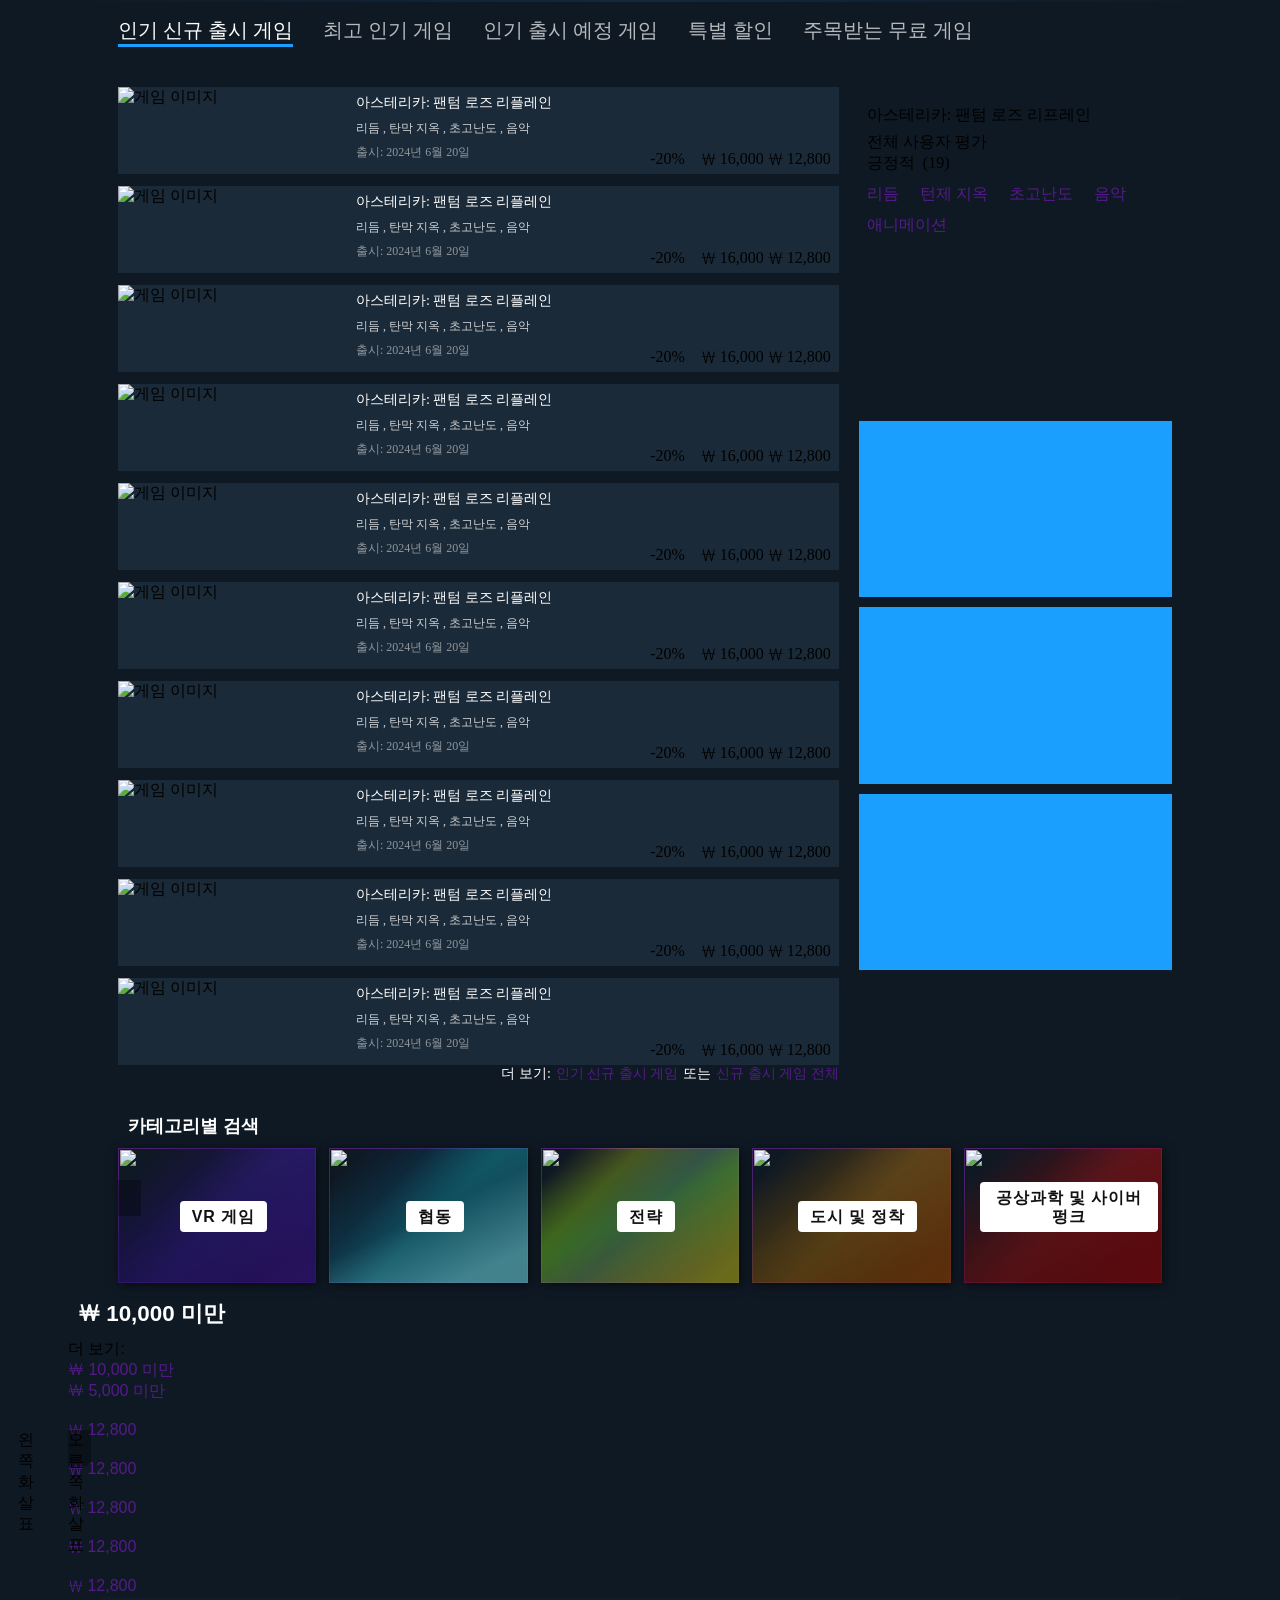
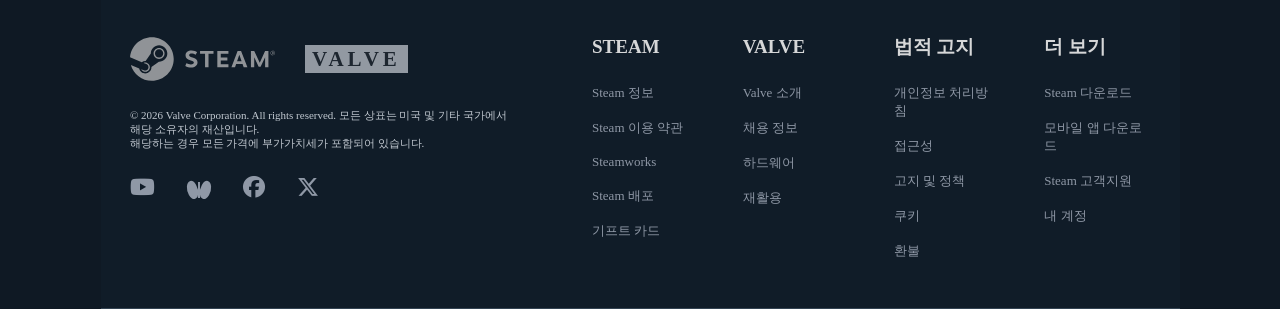
==== index.html @ b894fc66 "카테고리별 검색에서 막힘" ====
<!DOCTYPE html>
<html lang="ko">
<head>
    <meta charset="UTF-8">
    <meta name="viewport" content="width=device-width, initial-scale=1.0">
    <title>Steam에 오신 것을 환영합니다</title>
    <link rel="stylesheet" href="css\style.css">
    <link rel="stylesheet"
      href="https://cdnjs.cloudflare.com/ajax/libs/font-awesome/6.5.2/css/all.min.css">
</head>
<body>
    <!-- bottom -->
    <div class="bottom-layout">
        <div class="home-tab-bg">
            <div class="home-pagecontent">
                <div class="home-tab">
                    <div class="tab-content active">
                        인기 신규 출시 게임
                    </div>
                    <div class="tab-content">
                        최고 인기 게임
                    </div>
                    <div class="tab-content">
                        인기 출시 예정 게임
                    </div>
                    <div class="tab-content">
                        특별 할인
                    </div>
                    <div class="tab-content">
                        주목받는 무료 게임
                    </div>
                </div>
                <div class="hometab-columns">
                    <div class="home-tabs-section">
                        <div class="home-tap-content">
                            <a class="tab-item">
                                <div class="tab-item-img">
                                    <img src="https://placehold.co/231x87" alt="게임 이미지">
                                </div>
                                <div class="tab-item-layout">
                                    <div class="tab-item-content">
                                        <div class="tab-item-title">
                                            아스테리카: 팬텀 로즈 리플레인
                                        </div>
                                        <div class="item-tags">
                                            <span class="tag">리듬</span>
                                            <span class="tag">, 탄막 지옥</span>
                                            <span class="tag">, 초고난도</span>
                                            <span class="tag">, 음악</span>
                                        </div>
                                        <div class="tab-item-release-date">
                                            출시: 2024년 6월 20일
                                        </div>
                                    </div>
                                    <div class="tab-item-price">
                                        <div class="tab-item-purchase">
                                            <div class="tab-item-price-layout">
                                                <div class="discount-pct">-20%</div>
                                                <div class="discount-prices">
                                                    <div class="original-price">
                                                        ₩ 16,000
                                                    </div>
                                                    <div class="final-price">
                                                        ₩ 12,800
                                                    </div>
                                                </div>
                                            </div>    
                                        </div>
                                    </div>
                                </div>
                            </a>
                            <a class="tab-item">
                                <div class="tab-item-img">
                                    <img src="https://placehold.co/231x87" alt="게임 이미지">
                                </div>
                                <div class="tab-item-layout">
                                    <div class="tab-item-content">
                                        <div class="tab-item-title">
                                            아스테리카: 팬텀 로즈 리플레인
                                        </div>
                                        <div class="item-tags">
                                            <span class="tag">리듬</span>
                                            <span class="tag">, 탄막 지옥</span>
                                            <span class="tag">, 초고난도</span>
                                            <span class="tag">, 음악</span>
                                        </div>
                                        <div class="tab-item-release-date">
                                            출시: 2024년 6월 20일
                                        </div>
                                    </div>
                                    <div class="tab-item-price">
                                        <div class="tab-item-purchase">
                                            <div class="tab-item-price-layout">
                                                <div class="discount-pct">-20%</div>
                                                <div class="discount-prices">
                                                    <div class="original-price">
                                                        ₩ 16,000
                                                    </div>
                                                    <div class="final-price">
                                                        ₩ 12,800
                                                    </div>
                                                </div>
                                            </div>    
                                        </div>
                                    </div>
                                </div>
                               
                            </a>
                            <a class="tab-item">
                                <div class="tab-item-img">
                                    <img src="https://placehold.co/231x87" alt="게임 이미지">
                                </div>
                                <div class="tab-item-layout">
                                    <div class="tab-item-content">
                                        <div class="tab-item-title">
                                            아스테리카: 팬텀 로즈 리플레인
                                        </div>
                                        <div class="item-tags">
                                            <span class="tag">리듬</span>
                                            <span class="tag">, 탄막 지옥</span>
                                            <span class="tag">, 초고난도</span>
                                            <span class="tag">, 음악</span>
                                        </div>
                                        <div class="tab-item-release-date">
                                            출시: 2024년 6월 20일
                                        </div>
                                    </div>
                                    <div class="tab-item-price">
                                        <div class="tab-item-purchase">
                                            <div class="tab-item-price-layout">
                                                <div class="discount-pct">-20%</div>
                                                <div class="discount-prices">
                                                    <div class="original-price">
                                                        ₩ 16,000
                                                    </div>
                                                    <div class="final-price">
                                                        ₩ 12,800
                                                    </div>
                                                </div>
                                            </div>    
                                        </div>
                                    </div>
                                </div>
                               
                            </a>
                            <a class="tab-item">
                                <div class="tab-item-img">
                                    <img src="https://placehold.co/231x87" alt="게임 이미지">
                                </div>
                                <div class="tab-item-layout">
                                    <div class="tab-item-content">
                                        <div class="tab-item-title">
                                            아스테리카: 팬텀 로즈 리플레인
                                        </div>
                                        <div class="item-tags">
                                            <span class="tag">리듬</span>
                                            <span class="tag">, 탄막 지옥</span>
                                            <span class="tag">, 초고난도</span>
                                            <span class="tag">, 음악</span>
                                        </div>
                                        <div class="tab-item-release-date">
                                            출시: 2024년 6월 20일
                                        </div>
                                    </div>
                                    <div class="tab-item-price">
                                        <div class="tab-item-purchase">
                                            <div class="tab-item-price-layout">
                                                <div class="discount-pct">-20%</div>
                                                <div class="discount-prices">
                                                    <div class="original-price">
                                                        ₩ 16,000
                                                    </div>
                                                    <div class="final-price">
                                                        ₩ 12,800
                                                    </div>
                                                </div>
                                            </div>    
                                        </div>
                                    </div>
                                </div>
                               
                            </a>
                            <a class="tab-item">
                                <div class="tab-item-img">
                                    <img src="https://placehold.co/231x87" alt="게임 이미지">
                                </div>
                                <div class="tab-item-layout">
                                    <div class="tab-item-content">
                                        <div class="tab-item-title">
                                            아스테리카: 팬텀 로즈 리플레인
                                        </div>
                                        <div class="item-tags">
                                            <span class="tag">리듬</span>
                                            <span class="tag">, 탄막 지옥</span>
                                            <span class="tag">, 초고난도</span>
                                            <span class="tag">, 음악</span>
                                        </div>
                                        <div class="tab-item-release-date">
                                            출시: 2024년 6월 20일
                                        </div>
                                    </div>
                                    <div class="tab-item-price">
                                        <div class="tab-item-purchase">
                                            <div class="tab-item-price-layout">
                                                <div class="discount-pct">-20%</div>
                                                <div class="discount-prices">
                                                    <div class="original-price">
                                                        ₩ 16,000
                                                    </div>
                                                    <div class="final-price">
                                                        ₩ 12,800
                                                    </div>
                                                </div>
                                            </div>    
                                        </div>
                                    </div>
                                </div>
                               
                            </a>
                            <a class="tab-item">
                                <div class="tab-item-img">
                                    <img src="https://placehold.co/231x87" alt="게임 이미지">
                                </div>
                                <div class="tab-item-layout">
                                    <div class="tab-item-content">
                                        <div class="tab-item-title">
                                            아스테리카: 팬텀 로즈 리플레인
                                        </div>
                                        <div class="item-tags">
                                            <span class="tag">리듬</span>
                                            <span class="tag">, 탄막 지옥</span>
                                            <span class="tag">, 초고난도</span>
                                            <span class="tag">, 음악</span>
                                        </div>
                                        <div class="tab-item-release-date">
                                            출시: 2024년 6월 20일
                                        </div>
                                    </div>
                                    <div class="tab-item-price">
                                        <div class="tab-item-purchase">
                                            <div class="tab-item-price-layout">
                                                <div class="discount-pct">-20%</div>
                                                <div class="discount-prices">
                                                    <div class="original-price">
                                                        ₩ 16,000
                                                    </div>
                                                    <div class="final-price">
                                                        ₩ 12,800
                                                    </div>
                                                </div>
                                            </div>    
                                        </div>
                                    </div>
                                </div>
                               
                            </a>
                            <a class="tab-item">
                                <div class="tab-item-img">
                                    <img src="https://placehold.co/231x87" alt="게임 이미지">
                                </div>
                                <div class="tab-item-layout">
                                    <div class="tab-item-content">
                                        <div class="tab-item-title">
                                            아스테리카: 팬텀 로즈 리플레인
                                        </div>
                                        <div class="item-tags">
                                            <span class="tag">리듬</span>
                                            <span class="tag">, 탄막 지옥</span>
                                            <span class="tag">, 초고난도</span>
                                            <span class="tag">, 음악</span>
                                        </div>
                                        <div class="tab-item-release-date">
                                            출시: 2024년 6월 20일
                                        </div>
                                    </div>
                                    <div class="tab-item-price">
                                        <div class="tab-item-purchase">
                                            <div class="tab-item-price-layout">
                                                <div class="discount-pct">-20%</div>
                                                <div class="discount-prices">
                                                    <div class="original-price">
                                                        ₩ 16,000
                                                    </div>
                                                    <div class="final-price">
                                                        ₩ 12,800
                                                    </div>
                                                </div>
                                            </div>    
                                        </div>
                                    </div>
                                </div>
                               
                            </a>
                            <a class="tab-item">
                                <div class="tab-item-img">
                                    <img src="https://placehold.co/231x87" alt="게임 이미지">
                                </div>
                                <div class="tab-item-layout">
                                    <div class="tab-item-content">
                                        <div class="tab-item-title">
                                            아스테리카: 팬텀 로즈 리플레인
                                        </div>
                                        <div class="item-tags">
                                            <span class="tag">리듬</span>
                                            <span class="tag">, 탄막 지옥</span>
                                            <span class="tag">, 초고난도</span>
                                            <span class="tag">, 음악</span>
                                        </div>
                                        <div class="tab-item-release-date">
                                            출시: 2024년 6월 20일
                                        </div>
                                    </div>
                                    <div class="tab-item-price">
                                        <div class="tab-item-purchase">
                                            <div class="tab-item-price-layout">
                                                <div class="discount-pct">-20%</div>
                                                <div class="discount-prices">
                                                    <div class="original-price">
                                                        ₩ 16,000
                                                    </div>
                                                    <div class="final-price">
                                                        ₩ 12,800
                                                    </div>
                                                </div>
                                            </div>    
                                        </div>
                                    </div>
                                </div>
                               
                            </a>
                            <a class="tab-item">
                                <div class="tab-item-img">
                                    <img src="https://placehold.co/231x87" alt="게임 이미지">
                                </div>
                                <div class="tab-item-layout">
                                    <div class="tab-item-content">
                                        <div class="tab-item-title">
                                            아스테리카: 팬텀 로즈 리플레인
                                        </div>
                                        <div class="item-tags">
                                            <span class="tag">리듬</span>
                                            <span class="tag">, 탄막 지옥</span>
                                            <span class="tag">, 초고난도</span>
                                            <span class="tag">, 음악</span>
                                        </div>
                                        <div class="tab-item-release-date">
                                            출시: 2024년 6월 20일
                                        </div>
                                    </div>
                                    <div class="tab-item-price">
                                        <div class="tab-item-purchase">
                                            <div class="tab-item-price-layout">
                                                <div class="discount-pct">-20%</div>
                                                <div class="discount-prices">
                                                    <div class="original-price">
                                                        ₩ 16,000
                                                    </div>
                                                    <div class="final-price">
                                                        ₩ 12,800
                                                    </div>
                                                </div>
                                            </div>    
                                        </div>
                                    </div>
                                </div>
                               
                            </a>
                            <a class="tab-item">
                                <div class="tab-item-img">
                                    <img src="https://placehold.co/231x87" alt="게임 이미지">
                                </div>
                                <div class="tab-item-layout">
                                    <div class="tab-item-content">
                                        <div class="tab-item-title">
                                            아스테리카: 팬텀 로즈 리플레인
                                        </div>
                                        <div class="item-tags">
                                            <span class="tag">리듬</span>
                                            <span class="tag">, 탄막 지옥</span>
                                            <span class="tag">, 초고난도</span>
                                            <span class="tag">, 음악</span>
                                        </div>
                                        <div class="tab-item-release-date">
                                            출시: 2024년 6월 20일
                                        </div>
                                    </div>
                                    <div class="tab-item-price">
                                        <div class="tab-item-purchase">
                                            <div class="tab-item-price-layout">
                                                <div class="discount-pct">-20%</div>
                                                <div class="discount-prices">
                                                    <div class="original-price">
                                                        ₩ 16,000
                                                    </div>
                                                    <div class="final-price">
                                                        ₩ 12,800
                                                    </div>
                                                </div>
                                            </div>    
                                        </div>
                                    </div>
                                </div>
                            </a>
                        </div>
                        <div class="see-more-link">
                            <div>더 보기:</div>
                            <div>
                                <a href="" class="see-more-btn">
                                    <span>인기 신규 출시 게임</span>
                                </a>
                            </div>
                            <div>또는</div>
                            <div>
                                <a href="" class="see-more-btn">
                                    <span>신규 출시 게임 전체</span>
                                </a>
                            </div>
                        </div>
                    </div>
                    <div class="home-rightcol">
                        <div class="tab-preview-container">
                            <div class="tab-preview">
                                <div class="tab-preview-details">
                                    <span class="tab-preview-title">아스테리카: 팬텀 로즈 리프레인</span>
                                    <div class="tab-review-summary">
                                    <div class="review-title">전체 사용자 평가</div>
                                    <span class="game-review-summary">긍정적</span>
                                    <span>&nbsp;(19)</span>
                                </div>
                            </div>
                            <div class="tags">
                                <a href="">리듬</a>
                                <a href="">턴제 지옥</a>
                                <a href="">초고난도</a>
                                <a href="">음악</a>
                                <a href="">애니메이션</a>
                            </div>
                            <video class="tab-preview-video">
                                <source src="https://video.akamai.steamstatic.com/store_trailers/3690850/1277955261/5876961636494a854d88f44fe3e86003898db29d/1788390242/microtrailer.webm?t=1788392088" type="video/webm">
                            </video>
                            <div class="tab-screenshots">
                                <div class="screenshot" background-image="https://placehold.co/600x338"></div>
                                <div class="screenshot" background-image="https://placehold.co/600x338"></div>
                                <div class="screenshot" background-image="https://placehold.co/600x338"></div>
                            </div>
                        </div>
                    </div>
                </div>
            </div>
        </div>
        <div class="content-hub-carousel-ctn-gird">
            <div class="content-hub-carousel-ctn">
                <div class="title-grid">
                    <div class="home-section-title">카테고리별 검색</div>
                </div>
                <div class="carousel_ctn">
                    <div class="store_carousel_ctn">
                        <a class="store_carousel_item" href="">
                            <img src="https://placehold.co/480x466" alt="">
                            <div class="gradient"></div>
                            <div class="label_ctn">
                                <span class="label">VR 게임</span>
                            </div>
                        </a>
                        <a class="store_carousel_item" href="">
                            <img src="https://placehold.co/480x466" alt="">
                            <div class="gradient"></div>
                            <div class="label_ctn">
                                <span class="label">협동</span>
                            </div>
                        </a>
                        <a class="store_carousel_item" href="">
                            <img src="https://placehold.co/480x466" alt="">
                            <div class="gradient"></div>
                            <div class="label_ctn">
                                <span class="label">전략</span>
                            </div>
                        </a>
                        <a class="store_carousel_item" href="">
                            <img src="https://placehold.co/480x466" alt="">
                            <div class="gradient"></div>
                            <div class="label_ctn">
                                <span class="label">도시 및 정착</span>
                            </div>
                        </a>
                        <a class="store_carousel_item" href="">
                            <img src="https://placehold.co/480x466" alt="">
                            <div class="gradient"></div>
                            <div class="label_ctn">
                                <span class="label">공상과학 및 사이버펑크</span>
                            </div>
                        </a>
                    </div>
                </div>
                <div class="carousel_thumbs">
                    <div class="foucus"></div>
                    <div></div>
                    <div></div>
                    <div></div>
                </div>
            </div>
            <div class="arrow left">
                <div></div>
            </div>
            <div class="arrow right">
                <div></div>
            </div>
        </div>

        <div class="content-hub-carousel-ctn">
            <div class="title-grid">
                <div class="home-section-title">￦ 10,000 미만</div>
                <div class="see_more_link">
                    <span class="see_more_text">더 보기:</span>
                    <a href="" class="see-more-btn">
                        <span>￦ 10,000 미만</span>
                    </a>
                    <a href="" class="see-more-btn">
                        <span>￦ 5,000 미만</span>
                    </a>
                </div>
            </div>
            <div class="carousel_ctn">
                <div class="carousel_items">
                    <a href="">
                        <div class="capsule-img-ctn">
                            <img src="https://placehold.co/616x353" alt="">
                        </div>
                        <div class="discount_ctn">
                            <div class="discount_prices">
                                <div class="final-price">
                                    ₩ 12,800
                                </div>
                            </div>
                        </div>
                    </a>
                    <a href="">
                        <div class="capsule-img-ctn">
                            <img src="https://placehold.co/616x353" alt="">
                        </div>
                        <div class="discount_ctn">
                            <div class="discount_prices">
                                <div class="final-price">
                                    ₩ 12,800
                                </div>
                            </div>
                        </div>
                    </a>
                    <a href="">
                        <div class="capsule-img-ctn">
                            <img src="https://placehold.co/616x353" alt="">
                        </div>
                        <div class="discount_ctn">
                            <div class="discount_prices">
                                <div class="final-price">
                                    ₩ 12,800
                                </div>
                            </div>
                        </div>
                    </a>
                    <a href="">
                        <div class="capsule-img-ctn">
                            <img src="https://placehold.co/616x353" alt="">
                        </div>
                        <div class="discount_ctn">
                            <div class="discount_prices">
                                <div class="final-price">
                                    ₩ 12,800
                                </div>
                            </div>
                        </div>
                    </a>
                    <a href="">
                        <div class="capsule-img-ctn">
                            <img src="https://placehold.co/616x353" alt="">
                        </div>
                        <div class="discount_ctn">
                            <div class="discount_prices">
                                <div class="final-price">
                                    ₩ 12,800
                                </div>
                            </div>
                        </div>
                    </a>
                </div>
                <div class="carousel_thumbs">
                    <div class="foucus"></div>
                    <div></div>
                    <div></div>
                    <div></div>
                </div>
            </div>
            <div class="arrow left">왼쪽화살표</div>
            <div class="arrow right">오른쪽화살표</div>
        </div>
    </div>
    <footer class="about-footer">
      <div class="about-footer-inner">
        <div class="footer-brand">
          <div class="footer-brand-logos">
            <img src="images/support/logo_steam.svg" alt="Steam" />
            <strong>VALVE</strong>
          </div>
          <p>
            © 2026 Valve Corporation. All rights reserved. 모든 상표는 미국 및 기타 국가에서 해당 소유자의 재산입니다.<br />
            해당하는 경우 모든 가격에 부가가치세가 포함되어 있습니다.
          </p>
          <div class="footer-socials">
            <a href="#" aria-label="YouTube"><i class="fa-brands fa-youtube"></i></a>
            <a href="#" aria-label="Bluesky"><span class="footer-butterfly-icon" aria-hidden="true"></span></a>
            <a href="#" aria-label="Facebook"><i class="fa-brands fa-facebook"></i></a>
            <a href="#" aria-label="X"><i class="fa-brands fa-x-twitter"></i></a>
          </div>
        </div>

        <nav class="footer-links" aria-label="푸터 메뉴">
          <div>
            <h2>STEAM</h2>
            <a href="#">Steam 정보</a>
            <a href="#">Steam 이용 약관</a>
            <a href="#">Steamworks</a>
            <a href="#">Steam 배포</a>
            <a href="#">기프트 카드</a>
          </div>
          <div>
            <h2>VALVE</h2>
            <a href="#">Valve 소개</a>
            <a href="#">채용 정보</a>
            <a href="#">하드웨어</a>
            <a href="#">재활용</a>
          </div>
          <div>
            <h2>법적 고지</h2>
            <a href="#">개인정보 처리방침</a>
            <a href="#">접근성</a>
            <a href="#">고지 및 정책</a>
            <a href="#">쿠키</a>
            <a href="#">환불</a>
          </div>
          <div>
            <h2>더 보기</h2>
            <a href="#">Steam 다운로드</a>
            <a href="#">모바일 앱 다운로드</a>
            <a href="#">Steam 고객지원</a>
            <a href="#">내 계정</a>
          </div>
        </nav>
      </div>
    </footer>
    <script src="js/script.js"></script>
  </body>
</html>
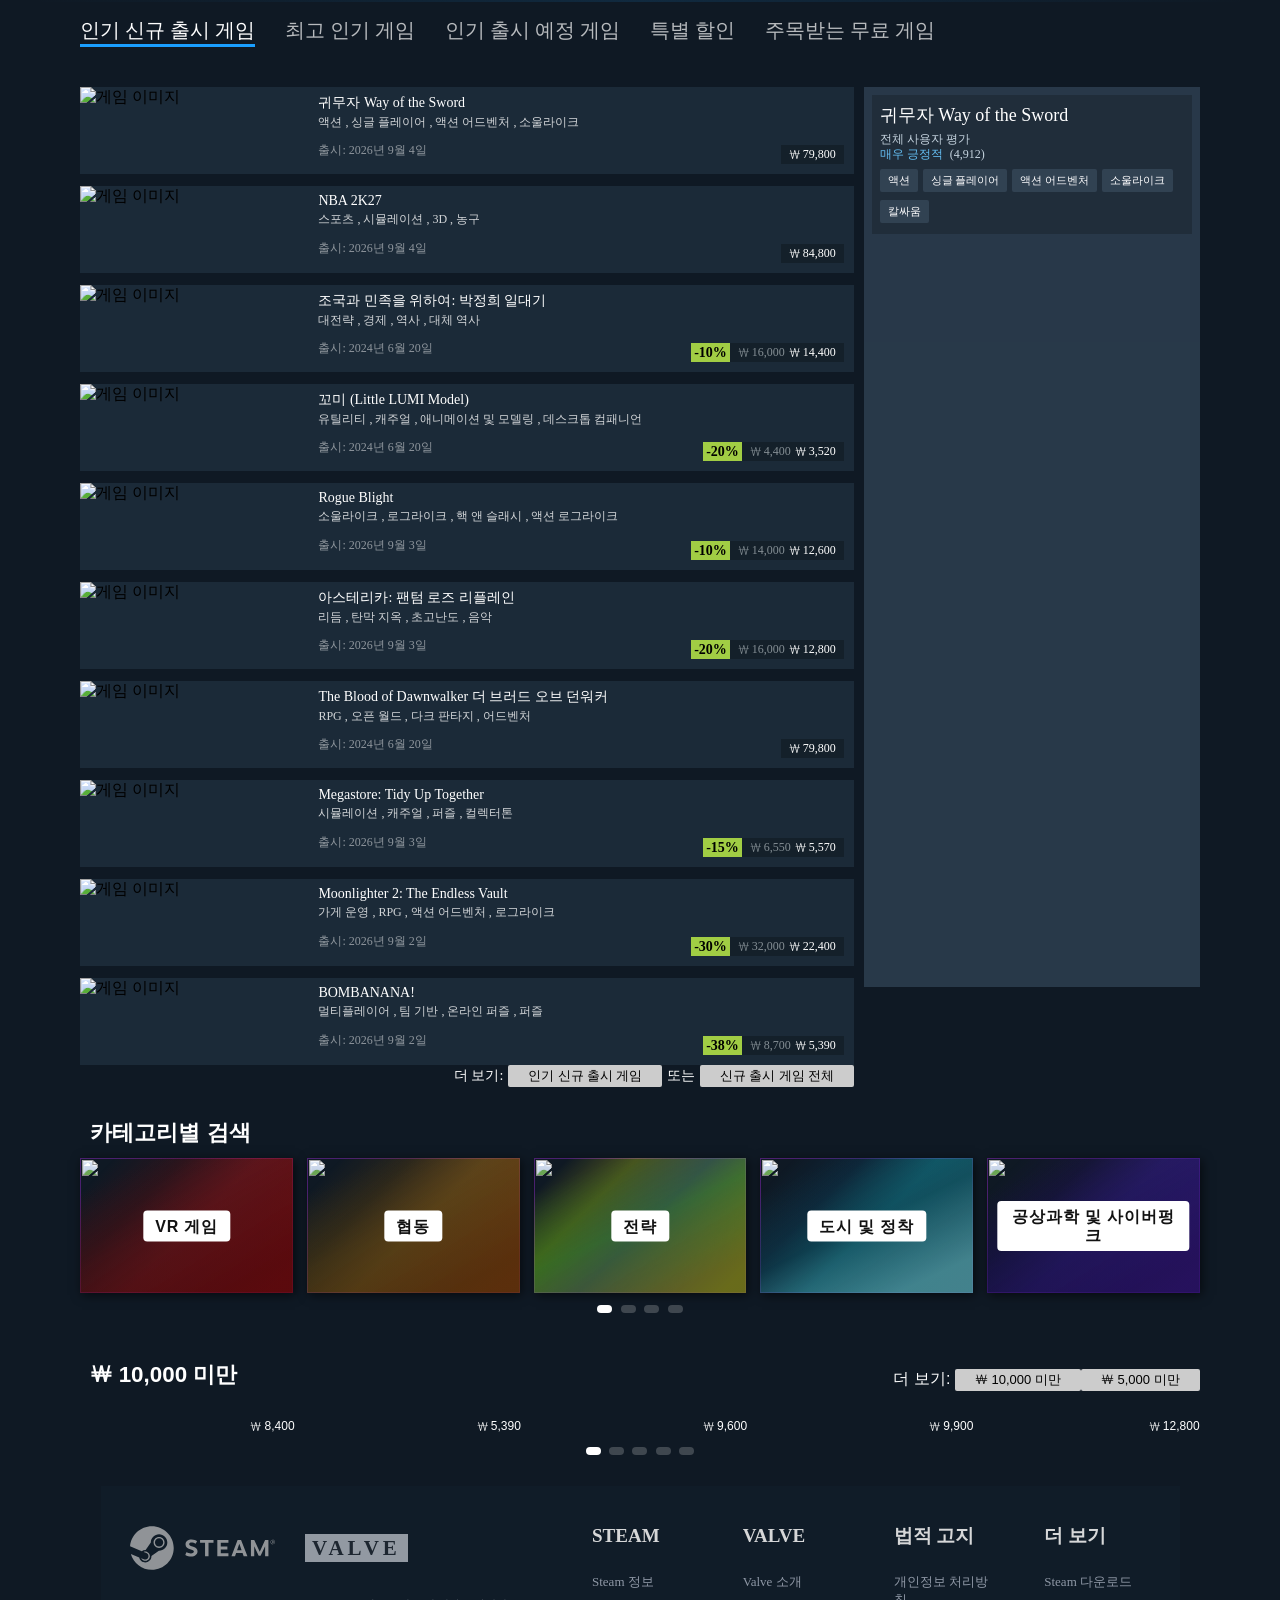
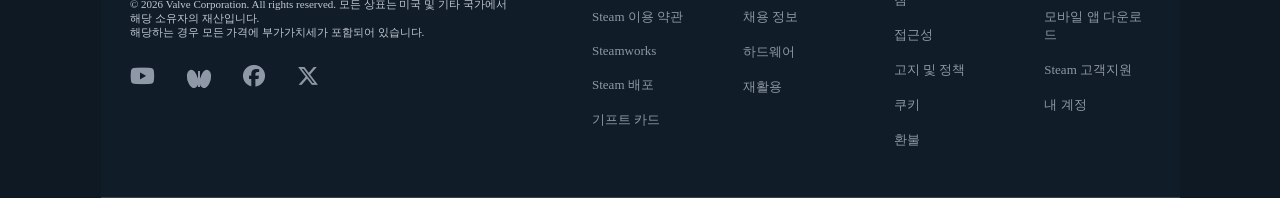
==== commit 1b966575: "bottom css까지 완성" ====
--- a/index.html
+++ b/index.html
@@ -35,7 +35,183 @@
                         <div class="home-tap-content">
                             <a class="tab-item">
                                 <div class="tab-item-img">
-                                    <img src="https://placehold.co/231x87" alt="게임 이미지">
+                                    <img src="https://shared.fastly.steamstatic.com/store_item_assets/steam/apps/2638890/4aa8bcfcb20173a0250f03ee15473abece15f6b0/capsule_231x87_2x.jpg" alt="게임 이미지">
+                                </div>
+                                <div class="tab-item-layout">
+                                    <div class="tab-item-content">
+                                        <div class="tab-item-title">
+                                            귀무자 Way of the Sword
+                                        </div>
+                                        <div class="item-tags">
+                                            <span class="tag">액션</span>
+                                            <span class="tag">, 싱글 플레이어</span>
+                                            <span class="tag">, 액션 어드벤처</span>
+                                            <span class="tag">, 소울라이크</span>
+                                        </div>
+                                        <div class="tab-item-release-date">
+                                            출시: 2026년 9월 4일
+                                        </div>
+                                    </div>
+                                    <div class="tab-item-price">
+                                        <div class="tab-item-purchase">
+                                            <div class="tab-item-price-layout">
+                                                <div class="discount-prices">
+                                                    <div class="final-price">
+                                                        ₩ 79,800
+                                                    </div>
+                                                </div>
+                                            </div>    
+                                        </div>
+                                    </div>
+                                </div>
+                            </a>
+                            <a class="tab-item">
+                                <div class="tab-item-img">
+                                    <img src="https://shared.fastly.steamstatic.com/store_item_assets/steam/apps/4356430/92d7aa92bafdd80d200ef25467a3680cf525836a/capsule_231x87_2x.jpg" alt="게임 이미지">
+                                </div>
+                                <div class="tab-item-layout">
+                                    <div class="tab-item-content">
+                                        <div class="tab-item-title">
+                                            NBA 2K27
+                                        </div>
+                                        <div class="item-tags">
+                                            <span class="tag">스포츠</span>
+                                            <span class="tag">, 시뮬레이션</span>
+                                            <span class="tag">, 3D</span>
+                                            <span class="tag">, 농구</span>
+                                        </div>
+                                        <div class="tab-item-release-date">
+                                            출시: 2026년 9월 4일
+                                        </div>
+                                    </div>
+                                    <div class="tab-item-price">
+                                        <div class="tab-item-purchase">
+                                            <div class="tab-item-price-layout">
+                                                <div class="discount-prices">
+                                                    <div class="final-price">
+                                                        ₩ 84,800
+                                                    </div>
+                                                </div>
+                                            </div>    
+                                        </div>
+                                    </div>
+                                </div>
+                               
+                            </a>
+                            <a class="tab-item">
+                                <div class="tab-item-img">
+                                    <img src="https://shared.fastly.steamstatic.com/store_item_assets/steam/apps/5035220/a3f3a370e4dfd21a2387a1eae4016fc2cb9d6542/capsule_231x87_koreana_2x.jpg" alt="게임 이미지">
+                                </div>
+                                <div class="tab-item-layout">
+                                    <div class="tab-item-content">
+                                        <div class="tab-item-title">
+                                            조국과 민족을 위하여: 박정희 일대기
+                                        </div>
+                                        <div class="item-tags">
+                                            <span class="tag">대전략</span>
+                                            <span class="tag">, 경제</span>
+                                            <span class="tag">, 역사</span>
+                                            <span class="tag">, 대체 역사</span>
+                                        </div>
+                                        <div class="tab-item-release-date">
+                                            출시: 2024년 6월 20일
+                                        </div>
+                                    </div>
+                                    <div class="tab-item-price">
+                                        <div class="tab-item-purchase">
+                                            <div class="tab-item-price-layout">
+                                                <div class="discount-pct">-10%</div>
+                                                <div class="discount-prices">
+                                                    <div class="original-price">
+                                                        ₩ 16,000
+                                                    </div>
+                                                    <div class="final-price">
+                                                        ₩ 14,400
+                                                    </div>
+                                                </div>
+                                            </div>    
+                                        </div>
+                                    </div>
+                                </div>
+                               
+                            </a>
+                            <a class="tab-item">
+                                <div class="tab-item-img">
+                                    <img src="https://shared.fastly.steamstatic.com/store_item_assets/steam/apps/5075020/760586acbfe3f95aef1805dbf50cf0125184b449/capsule_231x87_2x.jpg" alt="게임 이미지">
+                                </div>
+                                <div class="tab-item-layout">
+                                    <div class="tab-item-content">
+                                        <div class="tab-item-title">
+                                            꼬미 (Little LUMI Model)
+                                        </div>
+                                        <div class="item-tags">
+                                            <span class="tag">유틸리티</span>
+                                            <span class="tag">, 캐주얼</span>
+                                            <span class="tag">, 애니메이션 및 모델링</span>
+                                            <span class="tag">, 데스크톱 컴패니언</span>
+                                        </div>
+                                        <div class="tab-item-release-date">
+                                            출시: 2024년 6월 20일
+                                        </div>
+                                    </div>
+                                    <div class="tab-item-price">
+                                        <div class="tab-item-purchase">
+                                            <div class="tab-item-price-layout">
+                                                <div class="discount-pct">-20%</div>
+                                                <div class="discount-prices">
+                                                    <div class="original-price">
+                                                        ₩ 4,400
+                                                    </div>
+                                                    <div class="final-price">
+                                                        ₩ 3,520
+                                                    </div>
+                                                </div>
+                                            </div>    
+                                        </div>
+                                    </div>
+                                </div>
+                               
+                            </a>
+                            <a class="tab-item">
+                                <div class="tab-item-img">
+                                    <img src="https://shared.fastly.steamstatic.com/store_item_assets/steam/apps/1890310/b17c6cd28234addaf9fab1ba374f80e29a82802d/capsule_231x87_2x.jpg" alt="게임 이미지">
+                                </div>
+                                <div class="tab-item-layout">
+                                    <div class="tab-item-content">
+                                        <div class="tab-item-title">
+                                            Rogue Blight
+                                        </div>
+                                        <div class="item-tags">
+                                            <span class="tag">소울라이크</span>
+                                            <span class="tag">, 로그라이크</span>
+                                            <span class="tag">, 핵 앤 슬래시</span>
+                                            <span class="tag">, 액션 로그라이크</span>
+                                        </div>
+                                        <div class="tab-item-release-date">
+                                            출시: 2026년 9월 3일
+                                        </div>
+                                    </div>
+                                    <div class="tab-item-price">
+                                        <div class="tab-item-purchase">
+                                            <div class="tab-item-price-layout">
+                                                <div class="discount-pct">-10%</div>
+                                                <div class="discount-prices">
+                                                    <div class="original-price">
+                                                        ₩ 14,000
+                                                    </div>
+                                                    <div class="final-price">
+                                                        ₩ 12,600
+                                                    </div>
+                                                </div>
+                                            </div>    
+                                        </div>
+                                    </div>
+                                </div>
+                               
+                            </a>
+                            <a class="tab-item">
+                                <div class="tab-item-img">
+                                    <img src="https://shared.fastly.steamstatic.com/store_item_assets/steam/apps/3690850/3a99f87270a606d65180a30b486d68264d86ae79/capsule_231x87_2x.jpg" alt="게임 이미지">
                                 </div>
                                 <div class="tab-item-layout">
                                     <div class="tab-item-content">
@@ -49,7 +225,7 @@
                                             <span class="tag">, 음악</span>
                                         </div>
                                         <div class="tab-item-release-date">
-                                            출시: 2024년 6월 20일
+                                            출시: 2026년 9월 3일
                                         </div>
                                     </div>
                                     <div class="tab-item-price">
@@ -68,21 +244,22 @@
                                         </div>
                                     </div>
                                 </div>
-                            </a>
-                            <a class="tab-item">
-                                <div class="tab-item-img">
-                                    <img src="https://placehold.co/231x87" alt="게임 이미지">
-                                </div>
-                                <div class="tab-item-layout">
-                                    <div class="tab-item-content">
-                                        <div class="tab-item-title">
-                                            아스테리카: 팬텀 로즈 리플레인
-                                        </div>
-                                        <div class="item-tags">
-                                            <span class="tag">리듬</span>
-                                            <span class="tag">, 탄막 지옥</span>
-                                            <span class="tag">, 초고난도</span>
-                                            <span class="tag">, 음악</span>
+                               
+                            </a>
+                            <a class="tab-item">
+                                <div class="tab-item-img">
+                                    <img src="https://shared.fastly.steamstatic.com/store_item_assets/steam/apps/3751260/5c44c2cccc6e7462f380d4d96004e77792c97b2f/capsule_231x87_koreana_2x.jpg" alt="게임 이미지">
+                                </div>
+                                <div class="tab-item-layout">
+                                    <div class="tab-item-content">
+                                        <div class="tab-item-title">
+                                            The Blood of Dawnwalker 더 브러드 오브 던워커
+                                        </div>
+                                        <div class="item-tags">
+                                            <span class="tag">RPG</span>
+                                            <span class="tag">, 오픈 월드</span>
+                                            <span class="tag">, 다크 판타지</span>
+                                            <span class="tag">, 어드벤처</span>
                                         </div>
                                         <div class="tab-item-release-date">
                                             출시: 2024년 6월 20일
@@ -91,309 +268,120 @@
                                     <div class="tab-item-price">
                                         <div class="tab-item-purchase">
                                             <div class="tab-item-price-layout">
-                                                <div class="discount-pct">-20%</div>
+                                                <div class="discount-prices">
+                                                    <div class="final-price">
+                                                        ₩ 79,800
+                                                    </div>
+                                                </div>
+                                            </div>    
+                                        </div>
+                                    </div>
+                                </div>
+                               
+                            </a>
+                            <a class="tab-item">
+                                <div class="tab-item-img">
+                                    <img src="https://shared.fastly.steamstatic.com/store_item_assets/steam/apps/5027520/ff888190498a6463aae34c01821d053fb6c026fe/capsule_231x87_2x.jpg" alt="게임 이미지">
+                                </div>
+                                <div class="tab-item-layout">
+                                    <div class="tab-item-content">
+                                        <div class="tab-item-title">
+                                            Megastore: Tidy Up Together
+                                        </div>
+                                        <div class="item-tags">
+                                            <span class="tag">시뮬레이션</span>
+                                            <span class="tag">, 캐주얼</span>
+                                            <span class="tag">, 퍼즐</span>
+                                            <span class="tag">, 컬렉터톤</span>
+                                        </div>
+                                        <div class="tab-item-release-date">
+                                            출시: 2026년 9월 3일
+                                        </div>
+                                    </div>
+                                    <div class="tab-item-price">
+                                        <div class="tab-item-purchase">
+                                            <div class="tab-item-price-layout">
+                                                <div class="discount-pct">-15%</div>
                                                 <div class="discount-prices">
                                                     <div class="original-price">
-                                                        ₩ 16,000
-                                                    </div>
-                                                    <div class="final-price">
-                                                        ₩ 12,800
-                                                    </div>
-                                                </div>
-                                            </div>    
-                                        </div>
-                                    </div>
-                                </div>
-                               
-                            </a>
-                            <a class="tab-item">
-                                <div class="tab-item-img">
-                                    <img src="https://placehold.co/231x87" alt="게임 이미지">
-                                </div>
-                                <div class="tab-item-layout">
-                                    <div class="tab-item-content">
-                                        <div class="tab-item-title">
-                                            아스테리카: 팬텀 로즈 리플레인
-                                        </div>
-                                        <div class="item-tags">
-                                            <span class="tag">리듬</span>
-                                            <span class="tag">, 탄막 지옥</span>
-                                            <span class="tag">, 초고난도</span>
-                                            <span class="tag">, 음악</span>
-                                        </div>
-                                        <div class="tab-item-release-date">
-                                            출시: 2024년 6월 20일
-                                        </div>
-                                    </div>
-                                    <div class="tab-item-price">
-                                        <div class="tab-item-purchase">
-                                            <div class="tab-item-price-layout">
-                                                <div class="discount-pct">-20%</div>
+                                                        ₩ 6,550
+                                                    </div>
+                                                    <div class="final-price">
+                                                        ₩ 5,570
+                                                    </div>
+                                                </div>
+                                            </div>    
+                                        </div>
+                                    </div>
+                                </div>
+                               
+                            </a>
+                            <a class="tab-item">
+                                <div class="tab-item-img">
+                                    <img src="https://shared.fastly.steamstatic.com/store_item_assets/steam/apps/2350790/a8ddc85b2e961c18a8ee4888fd7712a66d763f8b/capsule_231x87_alt_assets_4_2x.jpg" alt="게임 이미지">
+                                </div>
+                                <div class="tab-item-layout">
+                                    <div class="tab-item-content">
+                                        <div class="tab-item-title">
+                                            Moonlighter 2: The Endless Vault
+                                        </div>
+                                        <div class="item-tags">
+                                            <span class="tag">가게 운영</span>
+                                            <span class="tag">, RPG</span>
+                                            <span class="tag">, 액션 어드벤처</span>
+                                            <span class="tag">, 로그라이크</span>
+                                        </div>
+                                        <div class="tab-item-release-date">
+                                            출시: 2026년 9월 2일
+                                        </div>
+                                    </div>
+                                    <div class="tab-item-price">
+                                        <div class="tab-item-purchase">
+                                            <div class="tab-item-price-layout">
+                                                <div class="discount-pct">-30%</div>
                                                 <div class="discount-prices">
                                                     <div class="original-price">
-                                                        ₩ 16,000
-                                                    </div>
-                                                    <div class="final-price">
-                                                        ₩ 12,800
-                                                    </div>
-                                                </div>
-                                            </div>    
-                                        </div>
-                                    </div>
-                                </div>
-                               
-                            </a>
-                            <a class="tab-item">
-                                <div class="tab-item-img">
-                                    <img src="https://placehold.co/231x87" alt="게임 이미지">
-                                </div>
-                                <div class="tab-item-layout">
-                                    <div class="tab-item-content">
-                                        <div class="tab-item-title">
-                                            아스테리카: 팬텀 로즈 리플레인
-                                        </div>
-                                        <div class="item-tags">
-                                            <span class="tag">리듬</span>
-                                            <span class="tag">, 탄막 지옥</span>
-                                            <span class="tag">, 초고난도</span>
-                                            <span class="tag">, 음악</span>
-                                        </div>
-                                        <div class="tab-item-release-date">
-                                            출시: 2024년 6월 20일
-                                        </div>
-                                    </div>
-                                    <div class="tab-item-price">
-                                        <div class="tab-item-purchase">
-                                            <div class="tab-item-price-layout">
-                                                <div class="discount-pct">-20%</div>
+                                                        ₩ 32,000
+                                                    </div>
+                                                    <div class="final-price">
+                                                        ₩ 22,400
+                                                    </div>
+                                                </div>
+                                            </div>    
+                                        </div>
+                                    </div>
+                                </div>
+                               
+                            </a>
+                            <a class="tab-item">
+                                <div class="tab-item-img">
+                                    <img src="https://shared.fastly.steamstatic.com/store_item_assets/steam/apps/4656000/4b28cb7e3572e7ab0ffcd6a53030b1a719ff3fff/capsule_231x87_2x.jpg" alt="게임 이미지">
+                                </div>
+                                <div class="tab-item-layout">
+                                    <div class="tab-item-content">
+                                        <div class="tab-item-title">
+                                            BOMBANANA!
+                                        </div>
+                                        <div class="item-tags">
+                                            <span class="tag">멀티플레이어</span>
+                                            <span class="tag">, 팀 기반</span>
+                                            <span class="tag">, 온라인 퍼즐</span>
+                                            <span class="tag">, 퍼즐</span>
+                                        </div>
+                                        <div class="tab-item-release-date">
+                                            출시: 2026년 9월 2일
+                                        </div>
+                                    </div>
+                                    <div class="tab-item-price">
+                                        <div class="tab-item-purchase">
+                                            <div class="tab-item-price-layout">
+                                                <div class="discount-pct">-38%</div>
                                                 <div class="discount-prices">
                                                     <div class="original-price">
-                                                        ₩ 16,000
-                                                    </div>
-                                                    <div class="final-price">
-                                                        ₩ 12,800
-                                                    </div>
-                                                </div>
-                                            </div>    
-                                        </div>
-                                    </div>
-                                </div>
-                               
-                            </a>
-                            <a class="tab-item">
-                                <div class="tab-item-img">
-                                    <img src="https://placehold.co/231x87" alt="게임 이미지">
-                                </div>
-                                <div class="tab-item-layout">
-                                    <div class="tab-item-content">
-                                        <div class="tab-item-title">
-                                            아스테리카: 팬텀 로즈 리플레인
-                                        </div>
-                                        <div class="item-tags">
-                                            <span class="tag">리듬</span>
-                                            <span class="tag">, 탄막 지옥</span>
-                                            <span class="tag">, 초고난도</span>
-                                            <span class="tag">, 음악</span>
-                                        </div>
-                                        <div class="tab-item-release-date">
-                                            출시: 2024년 6월 20일
-                                        </div>
-                                    </div>
-                                    <div class="tab-item-price">
-                                        <div class="tab-item-purchase">
-                                            <div class="tab-item-price-layout">
-                                                <div class="discount-pct">-20%</div>
-                                                <div class="discount-prices">
-                                                    <div class="original-price">
-                                                        ₩ 16,000
-                                                    </div>
-                                                    <div class="final-price">
-                                                        ₩ 12,800
-                                                    </div>
-                                                </div>
-                                            </div>    
-                                        </div>
-                                    </div>
-                                </div>
-                               
-                            </a>
-                            <a class="tab-item">
-                                <div class="tab-item-img">
-                                    <img src="https://placehold.co/231x87" alt="게임 이미지">
-                                </div>
-                                <div class="tab-item-layout">
-                                    <div class="tab-item-content">
-                                        <div class="tab-item-title">
-                                            아스테리카: 팬텀 로즈 리플레인
-                                        </div>
-                                        <div class="item-tags">
-                                            <span class="tag">리듬</span>
-                                            <span class="tag">, 탄막 지옥</span>
-                                            <span class="tag">, 초고난도</span>
-                                            <span class="tag">, 음악</span>
-                                        </div>
-                                        <div class="tab-item-release-date">
-                                            출시: 2024년 6월 20일
-                                        </div>
-                                    </div>
-                                    <div class="tab-item-price">
-                                        <div class="tab-item-purchase">
-                                            <div class="tab-item-price-layout">
-                                                <div class="discount-pct">-20%</div>
-                                                <div class="discount-prices">
-                                                    <div class="original-price">
-                                                        ₩ 16,000
-                                                    </div>
-                                                    <div class="final-price">
-                                                        ₩ 12,800
-                                                    </div>
-                                                </div>
-                                            </div>    
-                                        </div>
-                                    </div>
-                                </div>
-                               
-                            </a>
-                            <a class="tab-item">
-                                <div class="tab-item-img">
-                                    <img src="https://placehold.co/231x87" alt="게임 이미지">
-                                </div>
-                                <div class="tab-item-layout">
-                                    <div class="tab-item-content">
-                                        <div class="tab-item-title">
-                                            아스테리카: 팬텀 로즈 리플레인
-                                        </div>
-                                        <div class="item-tags">
-                                            <span class="tag">리듬</span>
-                                            <span class="tag">, 탄막 지옥</span>
-                                            <span class="tag">, 초고난도</span>
-                                            <span class="tag">, 음악</span>
-                                        </div>
-                                        <div class="tab-item-release-date">
-                                            출시: 2024년 6월 20일
-                                        </div>
-                                    </div>
-                                    <div class="tab-item-price">
-                                        <div class="tab-item-purchase">
-                                            <div class="tab-item-price-layout">
-                                                <div class="discount-pct">-20%</div>
-                                                <div class="discount-prices">
-                                                    <div class="original-price">
-                                                        ₩ 16,000
-                                                    </div>
-                                                    <div class="final-price">
-                                                        ₩ 12,800
-                                                    </div>
-                                                </div>
-                                            </div>    
-                                        </div>
-                                    </div>
-                                </div>
-                               
-                            </a>
-                            <a class="tab-item">
-                                <div class="tab-item-img">
-                                    <img src="https://placehold.co/231x87" alt="게임 이미지">
-                                </div>
-                                <div class="tab-item-layout">
-                                    <div class="tab-item-content">
-                                        <div class="tab-item-title">
-                                            아스테리카: 팬텀 로즈 리플레인
-                                        </div>
-                                        <div class="item-tags">
-                                            <span class="tag">리듬</span>
-                                            <span class="tag">, 탄막 지옥</span>
-                                            <span class="tag">, 초고난도</span>
-                                            <span class="tag">, 음악</span>
-                                        </div>
-                                        <div class="tab-item-release-date">
-                                            출시: 2024년 6월 20일
-                                        </div>
-                                    </div>
-                                    <div class="tab-item-price">
-                                        <div class="tab-item-purchase">
-                                            <div class="tab-item-price-layout">
-                                                <div class="discount-pct">-20%</div>
-                                                <div class="discount-prices">
-                                                    <div class="original-price">
-                                                        ₩ 16,000
-                                                    </div>
-                                                    <div class="final-price">
-                                                        ₩ 12,800
-                                                    </div>
-                                                </div>
-                                            </div>    
-                                        </div>
-                                    </div>
-                                </div>
-                               
-                            </a>
-                            <a class="tab-item">
-                                <div class="tab-item-img">
-                                    <img src="https://placehold.co/231x87" alt="게임 이미지">
-                                </div>
-                                <div class="tab-item-layout">
-                                    <div class="tab-item-content">
-                                        <div class="tab-item-title">
-                                            아스테리카: 팬텀 로즈 리플레인
-                                        </div>
-                                        <div class="item-tags">
-                                            <span class="tag">리듬</span>
-                                            <span class="tag">, 탄막 지옥</span>
-                                            <span class="tag">, 초고난도</span>
-                                            <span class="tag">, 음악</span>
-                                        </div>
-                                        <div class="tab-item-release-date">
-                                            출시: 2024년 6월 20일
-                                        </div>
-                                    </div>
-                                    <div class="tab-item-price">
-                                        <div class="tab-item-purchase">
-                                            <div class="tab-item-price-layout">
-                                                <div class="discount-pct">-20%</div>
-                                                <div class="discount-prices">
-                                                    <div class="original-price">
-                                                        ₩ 16,000
-                                                    </div>
-                                                    <div class="final-price">
-                                                        ₩ 12,800
-                                                    </div>
-                                                </div>
-                                            </div>    
-                                        </div>
-                                    </div>
-                                </div>
-                               
-                            </a>
-                            <a class="tab-item">
-                                <div class="tab-item-img">
-                                    <img src="https://placehold.co/231x87" alt="게임 이미지">
-                                </div>
-                                <div class="tab-item-layout">
-                                    <div class="tab-item-content">
-                                        <div class="tab-item-title">
-                                            아스테리카: 팬텀 로즈 리플레인
-                                        </div>
-                                        <div class="item-tags">
-                                            <span class="tag">리듬</span>
-                                            <span class="tag">, 탄막 지옥</span>
-                                            <span class="tag">, 초고난도</span>
-                                            <span class="tag">, 음악</span>
-                                        </div>
-                                        <div class="tab-item-release-date">
-                                            출시: 2024년 6월 20일
-                                        </div>
-                                    </div>
-                                    <div class="tab-item-price">
-                                        <div class="tab-item-purchase">
-                                            <div class="tab-item-price-layout">
-                                                <div class="discount-pct">-20%</div>
-                                                <div class="discount-prices">
-                                                    <div class="original-price">
-                                                        ₩ 16,000
-                                                    </div>
-                                                    <div class="final-price">
-                                                        ₩ 12,800
+                                                        ₩ 8,700
+                                                    </div>
+                                                    <div class="final-price">
+                                                        ₩ 5,390
                                                     </div>
                                                 </div>
                                             </div>    
@@ -420,28 +408,34 @@
                     <div class="home-rightcol">
                         <div class="tab-preview-container">
                             <div class="tab-preview">
+
                                 <div class="tab-preview-details">
-                                    <span class="tab-preview-title">아스테리카: 팬텀 로즈 리프레인</span>
+                                    <span class="tab-preview-title">귀무자 Way of the Sword</span>
                                     <div class="tab-review-summary">
                                     <div class="review-title">전체 사용자 평가</div>
-                                    <span class="game-review-summary">긍정적</span>
-                                    <span>&nbsp;(19)</span>
-                                </div>
-                            </div>
-                            <div class="tags">
-                                <a href="">리듬</a>
-                                <a href="">턴제 지옥</a>
-                                <a href="">초고난도</a>
-                                <a href="">음악</a>
-                                <a href="">애니메이션</a>
-                            </div>
+                                    <span class="game-review-summary">매우 긍정적</span>
+                                    <span class="review-users">&nbsp;(4,912)</span>
+
+                                    <div class="tags">
+                                        <a href="">액션</a>
+                                        <a href="">싱글 플레이어</a>
+                                        <a href="">액션 어드벤처</a>
+                                        <a href="">소울라이크</a>
+                                        <a href="">칼싸움</a>
+                                    </div>
+                                </div>
+                            </div>
+
+                            
+
                             <video class="tab-preview-video">
-                                <source src="https://video.akamai.steamstatic.com/store_trailers/3690850/1277955261/5876961636494a854d88f44fe3e86003898db29d/1788390242/microtrailer.webm?t=1788392088" type="video/webm">
+                                <source src="https://video.fastly.steamstatic.com/store_trailers/2638890/861252057/3c831051aa76326e7cbdd034c88f2e6b30a767b9/1783320210/microtrailer.webm?t=1783402793" type="video/webm">
                             </video>
+
                             <div class="tab-screenshots">
-                                <div class="screenshot" background-image="https://placehold.co/600x338"></div>
-                                <div class="screenshot" background-image="https://placehold.co/600x338"></div>
-                                <div class="screenshot" background-image="https://placehold.co/600x338"></div>
+                                <div class="screenshot" style=" background-image: url(https://shared.fastly.steamstatic.com/store_item_assets/steam/apps/2638890/b8d1f33e7777aa1d1a0a2b9af5e84fb52e1f2e1c/ss_b8d1f33e7777aa1d1a0a2b9af5e84fb52e1f2e1c.600x338.jpg);"></div>
+                                <div class="screenshot" style=" background-image: url(https://shared.fastly.steamstatic.com/store_item_assets/steam/apps/2638890/4ee71e56889c1dc82b55e013d6bbe7f2cd2d1027/ss_4ee71e56889c1dc82b55e013d6bbe7f2cd2d1027.600x338.jpg);"></div>
+                                <div class="screenshot" style=" background-image: url(https://shared.fastly.steamstatic.com/store_item_assets/steam/apps/2638890/40e49fbd098140a69e897dcce736cba5eae8662f/ss_40e49fbd098140a69e897dcce736cba5eae8662f.600x338.jpg);"></div>
                             </div>
                         </div>
                     </div>
@@ -456,35 +450,35 @@
                 <div class="carousel_ctn">
                     <div class="store_carousel_ctn">
                         <a class="store_carousel_item" href="">
-                            <img src="https://placehold.co/480x466" alt="">
+                            <img src="https://store.fastly.steamstatic.com/categories/homepageimage/category/horror?cc=us&l=koreana&v=2" alt="">
                             <div class="gradient"></div>
                             <div class="label_ctn">
                                 <span class="label">VR 게임</span>
                             </div>
                         </a>
                         <a class="store_carousel_item" href="">
-                            <img src="https://placehold.co/480x466" alt="">
+                            <img src="https://store.fastly.steamstatic.com/categories/homepageimage/category/multiplayer_coop?cc=us&l=koreana&v=2" alt="">
                             <div class="gradient"></div>
                             <div class="label_ctn">
                                 <span class="label">협동</span>
                             </div>
                         </a>
                         <a class="store_carousel_item" href="">
-                            <img src="https://placehold.co/480x466" alt="">
+                            <img src="https://store.fastly.steamstatic.com/categories/homepageimage/category/rogue_like_rogue_lite?cc=us&amp;l=koreana&amp;v=2" alt="">
                             <div class="gradient"></div>
                             <div class="label_ctn">
                                 <span class="label">전략</span>
                             </div>
                         </a>
                         <a class="store_carousel_item" href="">
-                            <img src="https://placehold.co/480x466" alt="">
+                            <img src="https://store.fastly.steamstatic.com/categories/homepageimage/category/strategy_cities_settlements?cc=us&amp;l=koreana&amp;v=2" alt="">
                             <div class="gradient"></div>
                             <div class="label_ctn">
                                 <span class="label">도시 및 정착</span>
                             </div>
                         </a>
                         <a class="store_carousel_item" href="">
-                            <img src="https://placehold.co/480x466" alt="">
+                            <img src="https://store.fastly.steamstatic.com/categories/homepageimage/category/science_fiction?cc=us&amp;l=koreana&amp;v=2" alt="">
                             <div class="gradient"></div>
                             <div class="label_ctn">
                                 <span class="label">공상과학 및 사이버펑크</span>
@@ -493,17 +487,15 @@
                     </div>
                 </div>
                 <div class="carousel_thumbs">
-                    <div class="foucus"></div>
-                    <div></div>
-                    <div></div>
-                    <div></div>
+                    <div class="focus"></div>
+                    <div> </div>
+                    <div> </div>
+                    <div> </div>
                 </div>
             </div>
             <div class="arrow left">
-                <div></div>
             </div>
             <div class="arrow right">
-                <div></div>
             </div>
         </div>
 
@@ -511,7 +503,7 @@
             <div class="title-grid">
                 <div class="home-section-title">￦ 10,000 미만</div>
                 <div class="see_more_link">
-                    <span class="see_more_text">더 보기:</span>
+                    <span class="see_more_text">더 보기:&nbsp;</span>
                     <a href="" class="see-more-btn">
                         <span>￦ 10,000 미만</span>
                     </a>
@@ -522,9 +514,57 @@
             </div>
             <div class="carousel_ctn">
                 <div class="carousel_items">
+                    <a class href="">
+                        <div class="capsule-img-ctn">
+                            <img src="https://shared.fastly.steamstatic.com/store_item_assets/steam/apps/4001890/c5ccd85d2910a21019adb2581011ac186741d030/capsule_616x353.jpg" alt="">
+                        </div>
+                        <div class="discount_ctn">
+                            <div class="discount_prices">
+                                <div class="final-price">
+                                    ₩ 8,400
+                                </div>
+                            </div>
+                        </div>
+                    </a>
                     <a href="">
                         <div class="capsule-img-ctn">
-                            <img src="https://placehold.co/616x353" alt="">
+                            <img src="https://shared.fastly.steamstatic.com/store_item_assets/steam/apps/4656000/5c8c9fb42a56e6fd25f2877053158fd207ffb028/capsule_616x353.jpg" alt="">
+                        </div>
+                        <div class="discount_ctn">
+                            <div class="discount_prices">
+                                <div class="final-price">
+                                    ₩ 5,390
+                                </div>
+                            </div>
+                        </div>
+                    </a>
+                    <a href="">
+                        <div class="capsule-img-ctn">
+                            <img src="https://shared.fastly.steamstatic.com/store_item_assets/steam/apps/1326470/capsule_616x353.jpg" alt="">
+                        </div>
+                        <div class="discount_ctn">
+                            <div class="discount_prices">
+                                <div class="final-price">
+                                    ₩ 9,600
+                                </div>
+                            </div>
+                        </div>
+                    </a>
+                    <a href="">
+                        <div class="capsule-img-ctn">
+                            <img src="https://shared.fastly.steamstatic.com/store_item_assets/steam/apps/4594150/14f59bcffd1b2ab5d745f5dd15f51b33d26f361c/capsule_616x353.jpg" alt="">
+                        </div>
+                        <div class="discount_ctn">
+                            <div class="discount_prices">
+                                <div class="final-price">
+                                    ₩ 9,900
+                                </div>
+                            </div>
+                        </div>
+                    </a>
+                    <a href="">
+                        <div class="capsule-img-ctn">
+                            <img src="https://shared.fastly.steamstatic.com/store_item_assets/steam/apps/4421010/655a6bd60a5a73013a060592598d56f23a35e7bc/capsule_616x353.jpg" alt="">
                         </div>
                         <div class="discount_ctn">
                             <div class="discount_prices">
@@ -534,64 +574,17 @@
                             </div>
                         </div>
                     </a>
-                    <a href="">
-                        <div class="capsule-img-ctn">
-                            <img src="https://placehold.co/616x353" alt="">
-                        </div>
-                        <div class="discount_ctn">
-                            <div class="discount_prices">
-                                <div class="final-price">
-                                    ₩ 12,800
-                                </div>
-                            </div>
-                        </div>
-                    </a>
-                    <a href="">
-                        <div class="capsule-img-ctn">
-                            <img src="https://placehold.co/616x353" alt="">
-                        </div>
-                        <div class="discount_ctn">
-                            <div class="discount_prices">
-                                <div class="final-price">
-                                    ₩ 12,800
-                                </div>
-                            </div>
-                        </div>
-                    </a>
-                    <a href="">
-                        <div class="capsule-img-ctn">
-                            <img src="https://placehold.co/616x353" alt="">
-                        </div>
-                        <div class="discount_ctn">
-                            <div class="discount_prices">
-                                <div class="final-price">
-                                    ₩ 12,800
-                                </div>
-                            </div>
-                        </div>
-                    </a>
-                    <a href="">
-                        <div class="capsule-img-ctn">
-                            <img src="https://placehold.co/616x353" alt="">
-                        </div>
-                        <div class="discount_ctn">
-                            <div class="discount_prices">
-                                <div class="final-price">
-                                    ₩ 12,800
-                                </div>
-                            </div>
-                        </div>
-                    </a>
                 </div>
                 <div class="carousel_thumbs">
-                    <div class="foucus"></div>
+                    <div class="focus"></div>
                     <div></div>
                     <div></div>
                     <div></div>
+                    <div></div>
                 </div>
             </div>
-            <div class="arrow left">왼쪽화살표</div>
-            <div class="arrow right">오른쪽화살표</div>
+            <div class="arrow left"></div>
+            <div class="arrow right"></div>
         </div>
     </div>
     <footer class="about-footer">
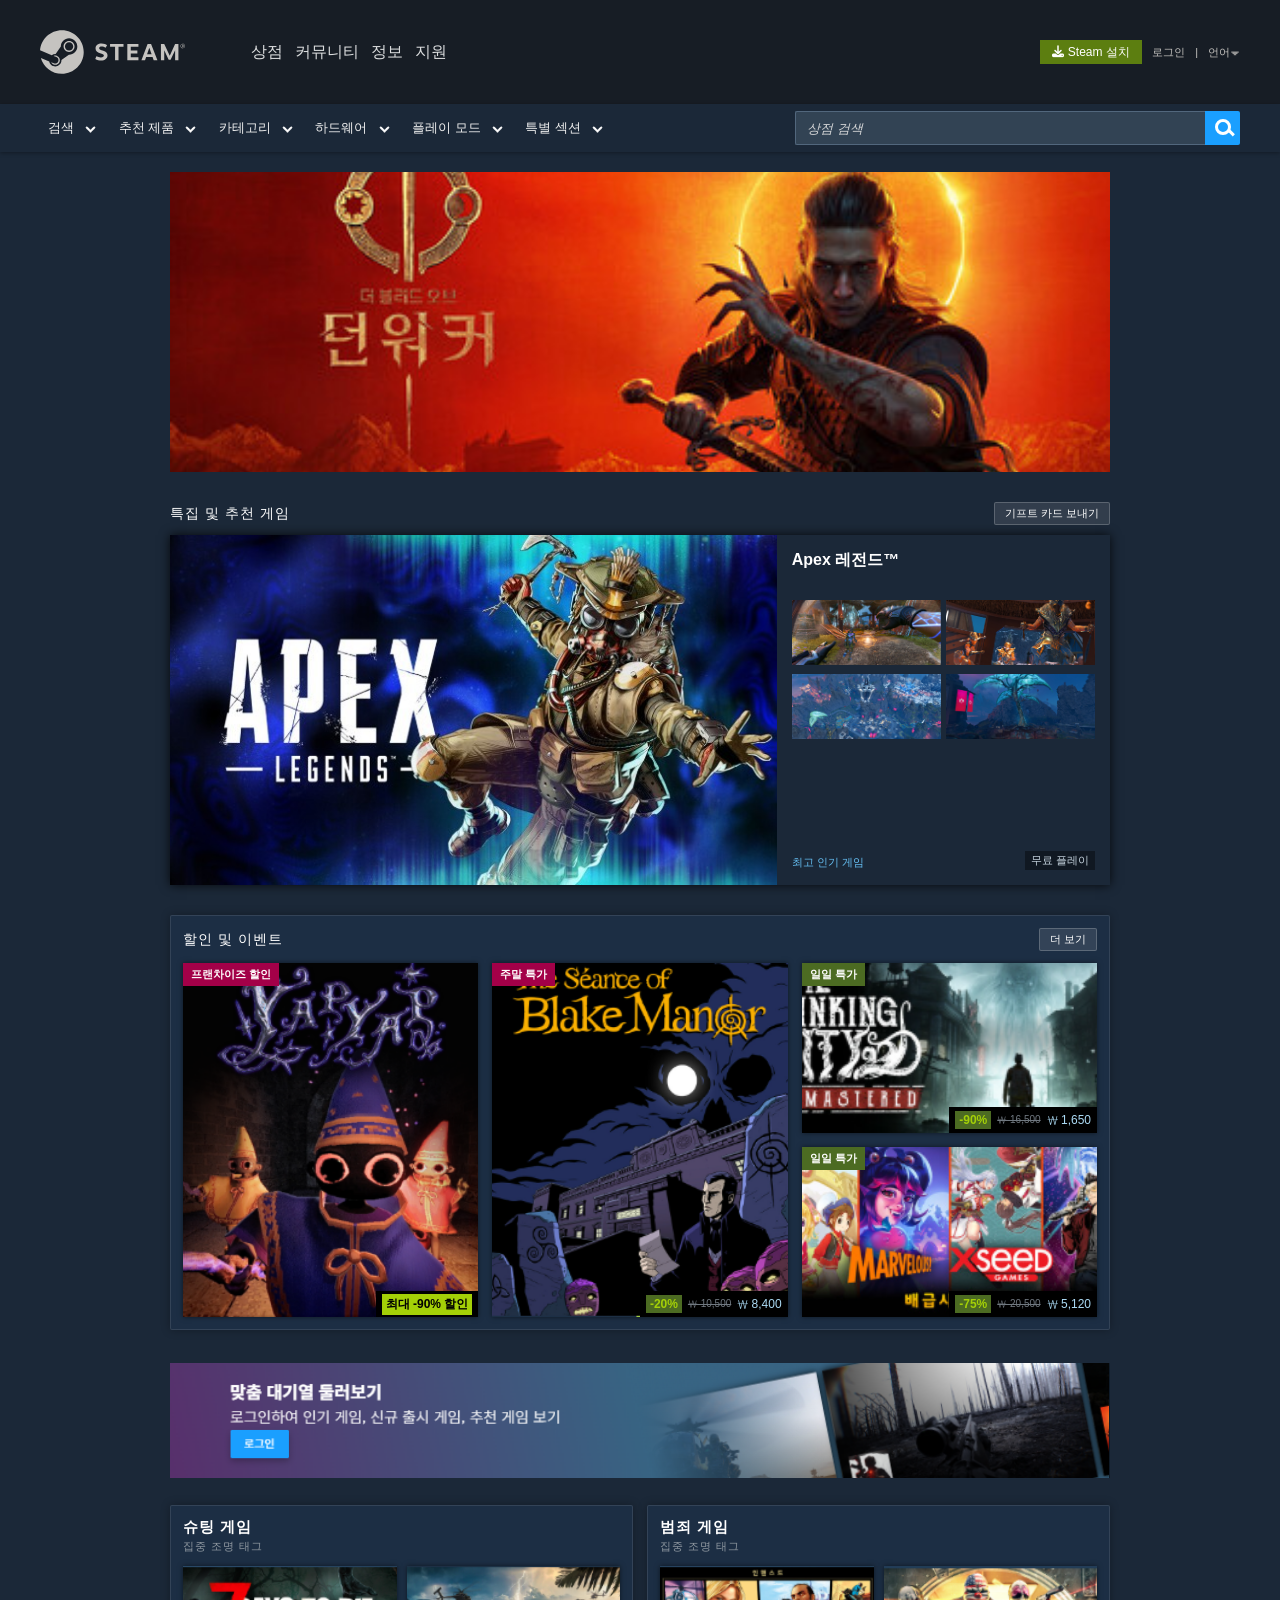
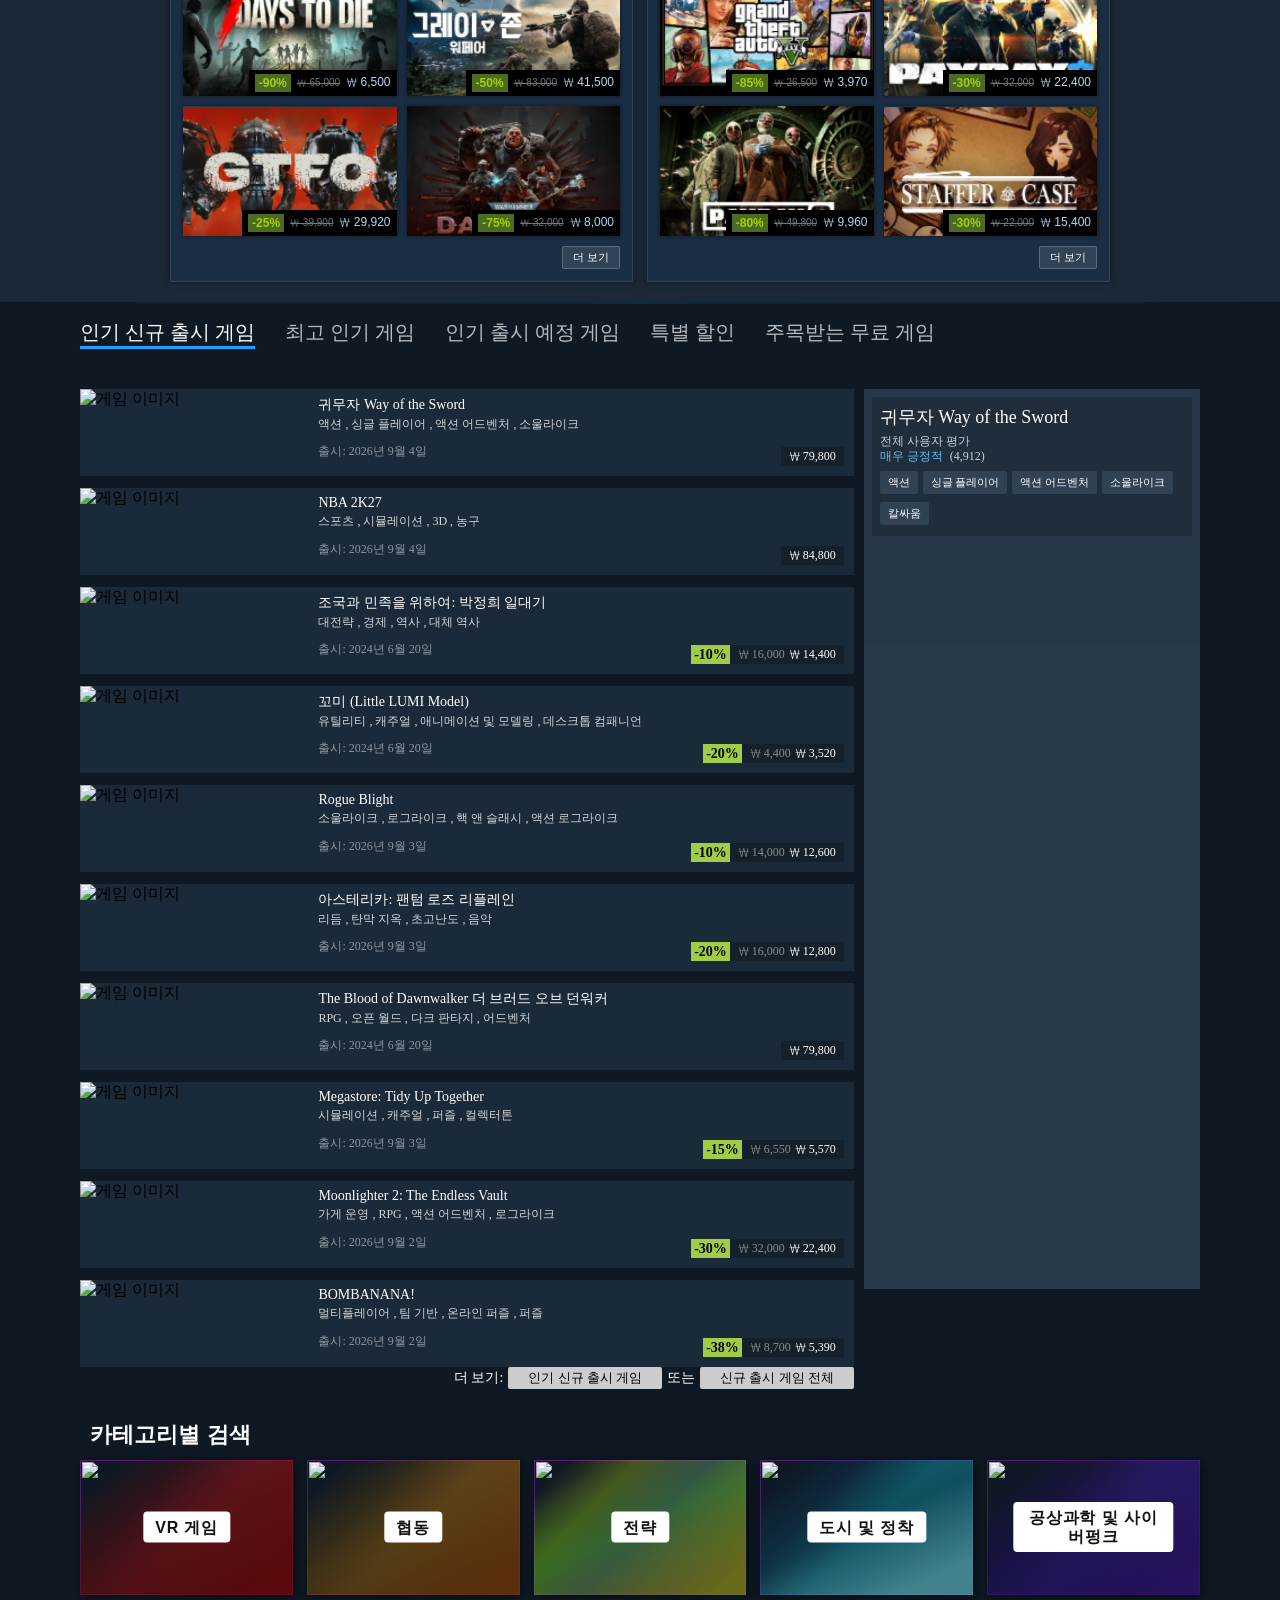
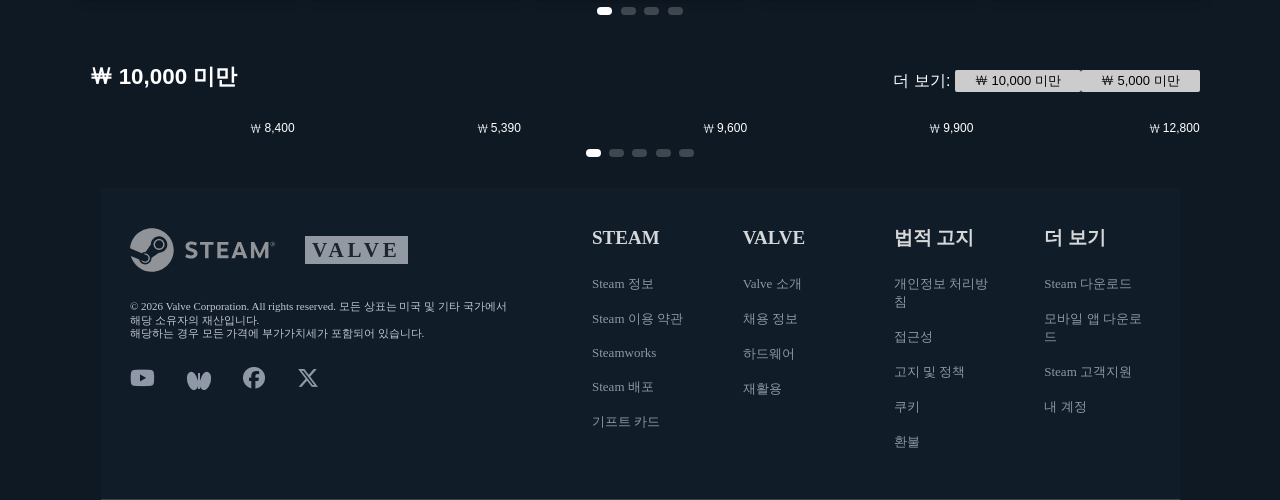
==== commit 7920863f: "index 페이지 완성" ====
--- a/index.html
+++ b/index.html
@@ -8,7 +8,235 @@
     <link rel="stylesheet"
       href="https://cdnjs.cloudflare.com/ajax/libs/font-awesome/6.5.2/css/all.min.css">
 </head>
-<body>
+<body class="pg-main">
+    <header>
+        <div class="hd-container">
+            <div class="hd-left">
+                <button
+                    class="menu-icon"
+                    type="button"
+                    aria-label="메뉴 열기"
+                    aria-expanded="false"
+                    aria-controls="header-menu-content"
+                >
+                    <span></span>
+                    <span></span>
+                    <span></span>
+                </button>
+                <h1 class="logo">
+                    <a href="index.html">
+                        <img src="images/support/logo_steam.svg" alt="로고 이미지" />
+                    </a>
+                </h1>
+            </div>
+            <div class="header-menu-content" id="header-menu-content">
+                <a class="mobile-drawer-login" href="#">로그인</a>
+                <nav class="hd-menu">
+                    <div class="menu-wrapper">
+                        <a class="menu-main" href="index.html">상점</a>
+                        <div class="menu-dropdown">
+                            <a href="#">홈</a><a href="#">맞춤 대기열</a><a href="#">찜 목록</a>
+                            <a href="#">포인트 상점</a><a href="#">뉴스</a><a href="#">차트</a>
+                        </div>
+                    </div>
+                    <div class="menu-wrapper">
+                        <a class="menu-community" href="pages/community.html">커뮤니티</a>
+                        <div class="menu-dropdown">
+                            <a href="#">홈</a><a href="#">토론</a><a href="#">창작마당</a>
+                            <a href="#">장터</a><a href="#">방송</a>
+                        </div>
+                    </div>
+                    <a class="menu-about" href="pages/about.html">정보</a>
+                    <a class="menu-support" href="pages/support.html">지원</a>
+                </nav>
+                <div class="hd-right">
+                    <div class="hdr-container">
+                        <button class="st-install-btn"><i class="fa-solid fa-download"></i> Steam 설치</button>
+                        <a class="sign-in" href="#">로그인</a>
+                        <span>&vert;</span>
+                        <div class="lang-wrapper">
+                            <input type="checkbox" id="lang-toggle" class="lang-checkbox" />
+                            <label for="lang-toggle" class="lang-btn">언어 <span class="lang-arrow">&#9662;</span></label>
+                            <div class="lang-dropdown">
+                                <a href="#">简体中文(중국어 간체)</a><a href="#">繁體中文(중국어 번체)</a>
+                                <a href="#">日本語(일본어)</a><a href="#">한국어</a><a href="#">ไทย(태국어)</a>
+                                <a href="#">Bahasa Indonesia(인도네시아어)</a><a href="#">Deutsch(독일어)</a>
+                                <a href="#">English(영어)</a><a href="#">Español(스페인어)</a>
+                                <a href="#">Français(프랑스어)</a><a href="#">Italiano(이탈리아어)</a>
+                                <a href="#" class="report-link">번역 관련 문제 보고</a>
+                            </div>
+                        </div>
+                    </div>
+                </div>
+                <div class="mobile-drawer-links">
+                    <label for="lang-toggle">언어 변경</label>
+                    <a href="#">Steam 모바일 앱 다운로드</a>
+                    <a href="index.html">PC 웹사이트 보기</a>
+                </div>
+                <div class="mobile-drawer-footer">
+                    <strong class="valve-wordmark">VALVE</strong>
+                    <p>© Valve Corporation. 모든 권리 보유. 모든 상표는 해당 소유자의 재산입니다.</p>
+                    <p><a href="#">법적 고지</a><span>|</span><a href="#">접근성</a><span>|</span><a href="#">Steam 이용 약관</a><span>|</span><a href="#">환불</a><span>|</span><a href="#">쿠키</a></p>
+                </div>
+            </div>
+        </div>
+    </header>
+    <div class="nav">
+        <div class="nav-menu">
+            <button class="nav-button" data-mega-menu="search-menu" aria-expanded="false">검색 <img src="images/about/down.png" alt="" aria-hidden="true" /></button>
+            <button class="nav-button" data-mega-menu="recommend-menu" aria-expanded="false">추천 제품 <img src="images/about/down.png" alt="" aria-hidden="true" /></button>
+            <button class="nav-button" data-mega-menu="category-menu" aria-expanded="false">카테고리 <img src="images/about/down.png" alt="" aria-hidden="true" /></button>
+            <button class="nav-button" data-mega-menu="hardware-menu" aria-expanded="false">하드웨어 <img src="images/about/down.png" alt="" aria-hidden="true" /></button>
+            <button class="nav-button" data-mega-menu="play-mode-menu" aria-expanded="false">플레이 모드 <img src="images/about/down.png" alt="" aria-hidden="true" /></button>
+            <button class="nav-button" data-mega-menu="special-menu" aria-expanded="false">특별 섹션 <img src="images/about/down.png" alt="" aria-hidden="true" /></button>
+        </div>
+        <div class="search-area">
+            <input type="search" id="search-input" name="q" placeholder="상점 검색" />
+            <button class="search" type="button" aria-label="Search"></button>
+        </div>
+
+        <section class="mega-menu" id="search-menu">
+            <div class="mega-menu-inner search-mega-layout">
+                <div class="search-link-list">
+                    <a href="#">상점 홈</a>
+                    <a href="#"><strong>신규 출시 게임</strong><small>Steam에서 새로운 콘텐츠를 살펴보세요.</small></a>
+                    <a href="#"><strong>출시 예정 게임</strong><small>출시 예정 게임을 살펴보세요.</small></a>
+                    <a href="#"><strong>전체 차트 및 통계</strong><small>주간, 월간, 연간 인기 게임을 살펴보세요.</small></a>
+                </div>
+                <div class="search-feature-cards">
+                    <a class="feature-card feature-popular" href="#"><div class="feature-collage" aria-hidden="true">
+                        <img src="https://shared.fastly.steamstatic.com/store_item_assets/steam/apps/4128400/89639ca2b8f37f7c4b2ce26d5890fef8939f0714/header.jpg" alt="" decoding="async" />
+                        <img src="https://shared.fastly.steamstatic.com/store_item_assets/steam/apps/4001890/45c4ddff4901e32c4b8b643e1b97d0d01898d299/header.jpg" alt="" decoding="async" />
+                        <img src="https://shared.fastly.steamstatic.com/store_item_assets/steam/apps/1623730/6912f19c43a95ff5fe514eedd35e68bf12335459/header.jpg" alt="" decoding="async" />
+                        <img src="https://shared.fastly.steamstatic.com/store_item_assets/steam/apps/2638890/ce31174fea86d0bafa21b26e853dcd0b7326e36f/header.jpg" alt="" decoding="async" />
+                        <img src="https://shared.fastly.steamstatic.com/store_item_assets/steam/apps/1049590/72918ebacd0d4f8537969dc8b976ceb98f681cab/header.jpg" alt="" decoding="async" />
+                        <img src="https://shared.fastly.steamstatic.com/store_item_assets/steam/apps/3321460/4a895369007efe7cc9da27a999bbca2427d92bb3/header_koreana.jpg" alt="" decoding="async" />
+                    </div><span>최고 인기 게임</span></a>
+                    <a class="feature-card feature-events" href="#"><div class="feature-collage" aria-hidden="true">
+                        <img src="https://shared.fastly.steamstatic.com/store_item_assets/steam/apps/2183900/header.jpg" alt="" decoding="async" />
+                        <img src="https://shared.fastly.steamstatic.com/store_item_assets/steam/apps/108600/header.jpg" alt="" decoding="async" />
+                        <img src="https://shared.fastly.steamstatic.com/store_item_assets/steam/apps/648800/header.jpg" alt="" decoding="async" />
+                        <img src="https://shared.fastly.steamstatic.com/store_item_assets/steam/apps/1623730/6912f19c43a95ff5fe514eedd35e68bf12335459/header.jpg" alt="" decoding="async" />
+                        <img src="https://shared.fastly.steamstatic.com/store_item_assets/steam/apps/4656000/99c086faba625a8d3bc459bab444087d257ccbe1/header.jpg" alt="" decoding="async" />
+                        <img src="https://shared.fastly.steamstatic.com/store_item_assets/steam/apps/2406770/8d2765de57931435f802fa6757ad6920aea8646a/header_alt_assets_0.jpg" alt="" decoding="async" />
+                    </div><span>할인 및 이벤트</span></a>
+                </div>
+                <div class="search-column"><strong>인기 페이지</strong><a href="#">무료 플레이</a><a href="#">체험판</a><a href="#">뉴스 및 업데이트</a><a href="#">포인트 상점</a><a href="#">기프트 카드</a></div>
+                <div class="search-column"><strong>내 계정</strong><a href="#">환경 설정</a><a href="#">찜 목록</a><a href="#">내 가족</a></div>
+            </div>
+        </section>
+
+        <section class="mega-menu" id="recommend-menu">
+            <div class="mega-menu-inner recommend-mega-layout">
+                <div class="popular-games"><strong class="mega-heading">최고 인기 게임</strong><a class="game-row game-one" href="#"><span class="game-art"></span><b>PUBG: BATTLEGROUNDS<small>무료</small></b></a><a class="game-row game-two" href="#"><span class="game-art"></span><b>귀무자 Way of the Sword<small>₩ 79,800</small></b></a><a class="game-row game-three" href="#"><span class="game-art"></span><b>붉은사막 Enhanced<small><em>-20%</em> <s>₩ 79,800</s> ₩ 63,840</small></b></a></div>
+                <a class="discovery-card" href="#"><span class="calendar-icon">▦</span><strong>맞춤 캘린더</strong><p>사용자별로 맞춤 설정된 신규 출시 및 출시 예정 게임을 살펴보세요.</p><b>맞춤 캘린더 살펴보기 →</b></a>
+                <div class="recommend-links"><a href="#">맞춤 대기열</a><a href="#">커뮤니티 추천</a><a href="#">신규 출시 게임 대기열</a><a href="#">인터랙티브 추천기</a><a href="#">친구가 즐기는 게임</a><a href="#">Steam 큐레이터</a><a href="#">추천 DLC</a></div>
+            </div>
+        </section>
+
+        <section class="mega-menu" id="category-menu">
+            <div class="mega-menu-inner category-mega-layout">
+                <strong class="mega-heading">선호 카테고리</strong>
+                <div class="category-cards"><a class="category-card story-rich" href="#"><span>풍부한 스토리</span></a><a class="category-card science-fiction" href="#"><span>공상과학 및 사이버펑크</span></a><a class="category-card adventure" href="#"><span>어드벤처</span></a><a class="category-card strategy" href="#"><span>전략</span></a><a class="category-card anime" href="#"><span>애니메이션</span></a><a class="category-card rpg" href="#"><span>RPG</span></a></div>
+                <div class="tag-row"><a href="#">풍부한 스토리</a><a href="#">오픈 월드</a><a href="#">액션</a><a href="#">애니메이션</a><a href="#">RPG</a><a href="#">로그라이크</a><a href="#">공상과학 및 사이버펑크</a><a href="#">무료 플레이</a><a href="#">전략</a><a href="#">모든 스포츠</a><a href="#">격투</a><a href="#">레이싱</a><a class="all-tags" href="#">모든 태그 보기 ›</a></div>
+                <strong class="mega-heading category-all-heading">모든 장르 및 테마</strong>
+                <div class="category-columns"><div><a href="#">1인칭 슈팅</a><a href="#">3인칭 슈팅</a><a href="#">핵 앤 슬래시</a></div><div><a href="#">숨은 그림 및 물체</a><a href="#">캐주얼</a><a href="#">메트로배니아</a></div><div><a href="#">액션 RPG</a><a href="#">전략 및 전술 RPG</a><a href="#">JRPG</a></div><div><a href="#">건설 및 자동화 시뮬레이션</a><a href="#">취미 및 직업 시뮬레이션</a><a href="#">연애 시뮬레이션</a></div><div><a href="#">턴제 전략</a><a href="#">실시간 전략</a><a href="#">타워 디펜스</a></div><div><a href="#">스포츠 시뮬레이션 및 스포츠 경영</a><a href="#">레이싱</a><a href="#">레이싱 시뮬레이션</a></div><div><a href="#">공포</a><a href="#">공상과학 및 사이버펑크</a><a href="#">우주</a></div></div>
+            </div>
+        </section>
+
+        <section class="mega-menu" id="hardware-menu"><div class="mega-menu-inner hardware-mega-layout"><strong class="mega-heading">하드웨어</strong><div class="hardware-menu-content"><div class="hardware-cards"><a class="hardware-card deck-card" href="#"><span class="hardware-product-art deck-art" aria-hidden="true"></span><strong>STEAM DECK</strong></a><a class="hardware-card machine-card" href="#"><span class="hardware-product-art machine-art" aria-hidden="true"></span><strong>STEAM MACHINE</strong></a><a class="hardware-card frame-card" href="#"><span class="hardware-product-art frame-art" aria-hidden="true"></span><strong>STEAM FRAME</strong></a></div><div class="hardware-links"><a href="#">Steam Deck 도킹 스테이션</a><a href="#">Deck 완벽 호환</a><a href="#">VR 게임</a><a href="#">컨트롤러 지원</a></div></div></div></section>
+        <section class="mega-menu" id="play-mode-menu"><div class="mega-menu-inner play-mode-layout"><strong class="mega-heading">게임 플레이 모드</strong><div class="play-mode-content"><div class="play-mode-cards"><a href="#"><i class="fa-solid fa-mobile-screen-button"></i><strong>DECK 완벽 호환</strong></a><a href="#"><i class="fa-solid fa-display"></i><strong>REMOTE PLAY</strong></a><a href="#"><i class="fa-solid fa-vr-cardboard"></i><strong>VR 게임</strong></a><a href="#"><i class="fa-solid fa-gamepad"></i><strong>컨트롤러 지원</strong></a><a href="#"><i class="fa-solid fa-user-group"></i><strong>협동</strong></a></div><div class="play-mode-links"><a href="#">로컬 지역 네트워크</a><a href="#">로컬 멀티플레이어 및 파티</a><a href="#">대규모 멀티플레이어</a><a href="#">멀티플레이어</a><a href="#">온라인 경쟁</a><a href="#">싱글 플레이어</a></div></div></div></section>
+        <section class="mega-menu" id="special-menu"><div class="mega-menu-inner special-menu-layout"><strong class="mega-heading">특별 섹션</strong><div class="special-menu-content"><div class="special-cards"><a href="#"><i class="fa-solid fa-compact-disc"></i><strong>체험판</strong></a><a href="#"><i class="fa-solid fa-circle-down"></i><strong>DLC</strong></a><a href="#"><i class="fa-solid fa-tag"></i><strong>할인 이벤트</strong></a></div><div class="special-links"><div><a href="#">소프트웨어</a><a href="#">사운드트랙</a><a href="#">앞서 해보기</a><hr /><a href="#">PC방용</a><a href="#">macOS</a><a href="#">SteamOS + Linux</a></div><div><a href="#">Steam Next Fest</a><a href="#">Steam 어워드</a><a href="#">Steam 돌아보기</a><a href="#">Steam 실험실</a></div></div></div></div></section>
+    </div>
+    <div id="top-content">
+        <div class="steam-container">
+            <div class="main-banner">
+                <img src="images/index/head_dawnwalker.jpg" alt="" />
+            </div>
+
+            <section class="featured-section">
+                <div class="section-header">
+                    <h2>특집 및 추천 게임</h2>
+                    <button class="gift-btn">기프트 카드 보내기</button>
+                </div>
+                <div class="featured-card">
+                    <div class="card-media">
+                        <img src="images/index/main_afex.jpg" alt="" />
+                    </div>
+                    <div class="card-details">
+                        <h3>Apex 레전드™</h3>
+                        <div class="sub-images">
+                            <div class="thumb"><img src="images/index/afex_sub1.png" alt="" /></div>
+                            <div class="thumb"><img src="images/index/afex_sub2.png" alt="" /></div>
+                            <div class="thumb"><img src="images/index/afex_sub3.png" alt="" /></div>
+                            <div class="thumb"><img src="images/index/afex_sub4.png" alt="" /></div>
+                        </div>
+                        <div class="card-status">
+                            <span class="tag">최고 인기 게임</span>
+                            <span class="price-info">무료 플레이</span>
+                        </div>
+                    </div>
+                </div>
+            </section>
+
+            <section class="deals-section">
+                <div class="section-header">
+                    <h2>할인 및 이벤트</h2>
+                    <a href="#" class="more-btn">더 보기</a>
+                </div>
+                <div class="deals-grid">
+                    <div class="deal-card tall">
+                        <span class="badge badge-publisher">프랜차이즈 할인</span>
+                        <div class="thumb"><img src="images/index/center_yapyap.jpg" alt="" /></div>
+                        <div class="price-bar"><span class="discount highlight">최대 -90% 할인</span></div>
+                    </div>
+                    <div class="deal-card tall">
+                        <span class="badge badge-weekend">주말 특가</span>
+                        <div class="thumb"><img src="images/index/center_blackmanor.jpg" alt="" /></div>
+                        <div class="price-bar"><span class="discount">-20%</span><div class="price-box"><span class="old-price">₩ 10,500</span><span class="sale-price">₩ 8,400</span></div></div>
+                    </div>
+                    <div class="deal-card wide">
+                        <span class="badge badge-daily">일일 특가</span>
+                        <div class="thumb"><img src="images/index/center_thesinking.jpg" alt="" /></div>
+                        <div class="price-bar"><span class="discount">-90%</span><div class="price-box"><span class="old-price">₩ 16,500</span><span class="sale-price">₩ 1,650</span></div></div>
+                    </div>
+                    <div class="deal-card wide">
+                        <span class="badge badge-daily">일일 특가</span>
+                        <div class="thumb"><img src="images/index/center_event.jpg" alt="" /></div>
+                        <div class="price-bar"><span class="discount">-75%</span><div class="price-box"><span class="old-price">₩ 20,500</span><span class="sale-price">₩ 5,120</span></div></div>
+                    </div>
+                </div>
+            </section>
+
+            <div class="queue-banner">
+                <div class="queue-media"><img class="banner-img" src="images/index/banner_bg.jpg" alt="" /></div>
+            </div>
+
+            <div class="spotlight-box">
+                <section class="spotlight-section">
+                    <div class="section-header"><h2><strong>슈팅</strong> 게임<br /><span class="sub-title">집중 조명 태그</span></h2></div>
+                    <div class="item-grid">
+                        <div class="item-card"><div class="thumb"><img src="images/index/card_shooting_7days.jpg" alt="" /></div><div class="price-bar"><span class="discount">-90%</span><del>₩ 65,000</del><span class="sale-price">₩ 6,500</span></div></div>
+                        <div class="item-card"><div class="thumb"><img src="images/index/card_shooting_grayzone.jpg" alt="" /></div><div class="price-bar"><span class="discount">-50%</span><del>₩ 83,000</del><span class="sale-price">₩ 41,500</span></div></div>
+                        <div class="item-card"><div class="thumb"><img src="images/index/card_shooting_gtfo.jpg" alt="" /></div><div class="price-bar"><span class="discount">-25%</span><del>₩ 39,900</del><span class="sale-price">₩ 29,920</span></div></div>
+                        <div class="item-card"><div class="thumb"><img src="images/index/card_shooting_warhammer.jpg" alt="" /></div><div class="price-bar"><span class="discount">-75%</span><del>₩ 32,000</del><span class="sale-price">₩ 8,000</span></div></div>
+                    </div>
+                    <div class="more-box"><a href="#" class="more-btn">더 보기</a></div>
+                </section>
+                <section class="spotlight-section">
+                    <div class="section-header"><h2><strong>범죄</strong> 게임<br /><span class="sub-title">집중 조명 태그</span></h2></div>
+                    <div class="item-grid">
+                        <div class="item-card"><div class="thumb"><img src="images/index/card_crime_gta5.jpg" alt="" /></div><div class="price-bar"><span class="discount">-85%</span><del>₩ 26,500</del><span class="sale-price">₩ 3,970</span></div></div>
+                        <div class="item-card"><div class="thumb"><img src="images/index/card_crime_payday2.jpg" alt="" /></div><div class="price-bar"><span class="discount">-30%</span><del>₩ 32,000</del><span class="sale-price">₩ 22,400</span></div></div>
+                        <div class="item-card"><div class="thumb"><img src="images/index/card_crime_payday3.jpg" alt="" /></div><div class="price-bar"><span class="discount">-80%</span><del>₩ 49,800</del><span class="sale-price">₩ 9,960</span></div></div>
+                        <div class="item-card"><div class="thumb"><img src="images/index/card_crime_staffer.jpg" alt="" /></div><div class="price-bar"><span class="discount">-30%</span><del>₩ 22,000</del><span class="sale-price">₩ 15,400</span></div></div>
+                    </div>
+                    <div class="more-box"><a href="#" class="more-btn">더 보기</a></div>
+                </section>
+            </div>
+        </div>
+    </div>
+    
     <!-- bottom -->
     <div class="bottom-layout">
         <div class="home-tab-bg">
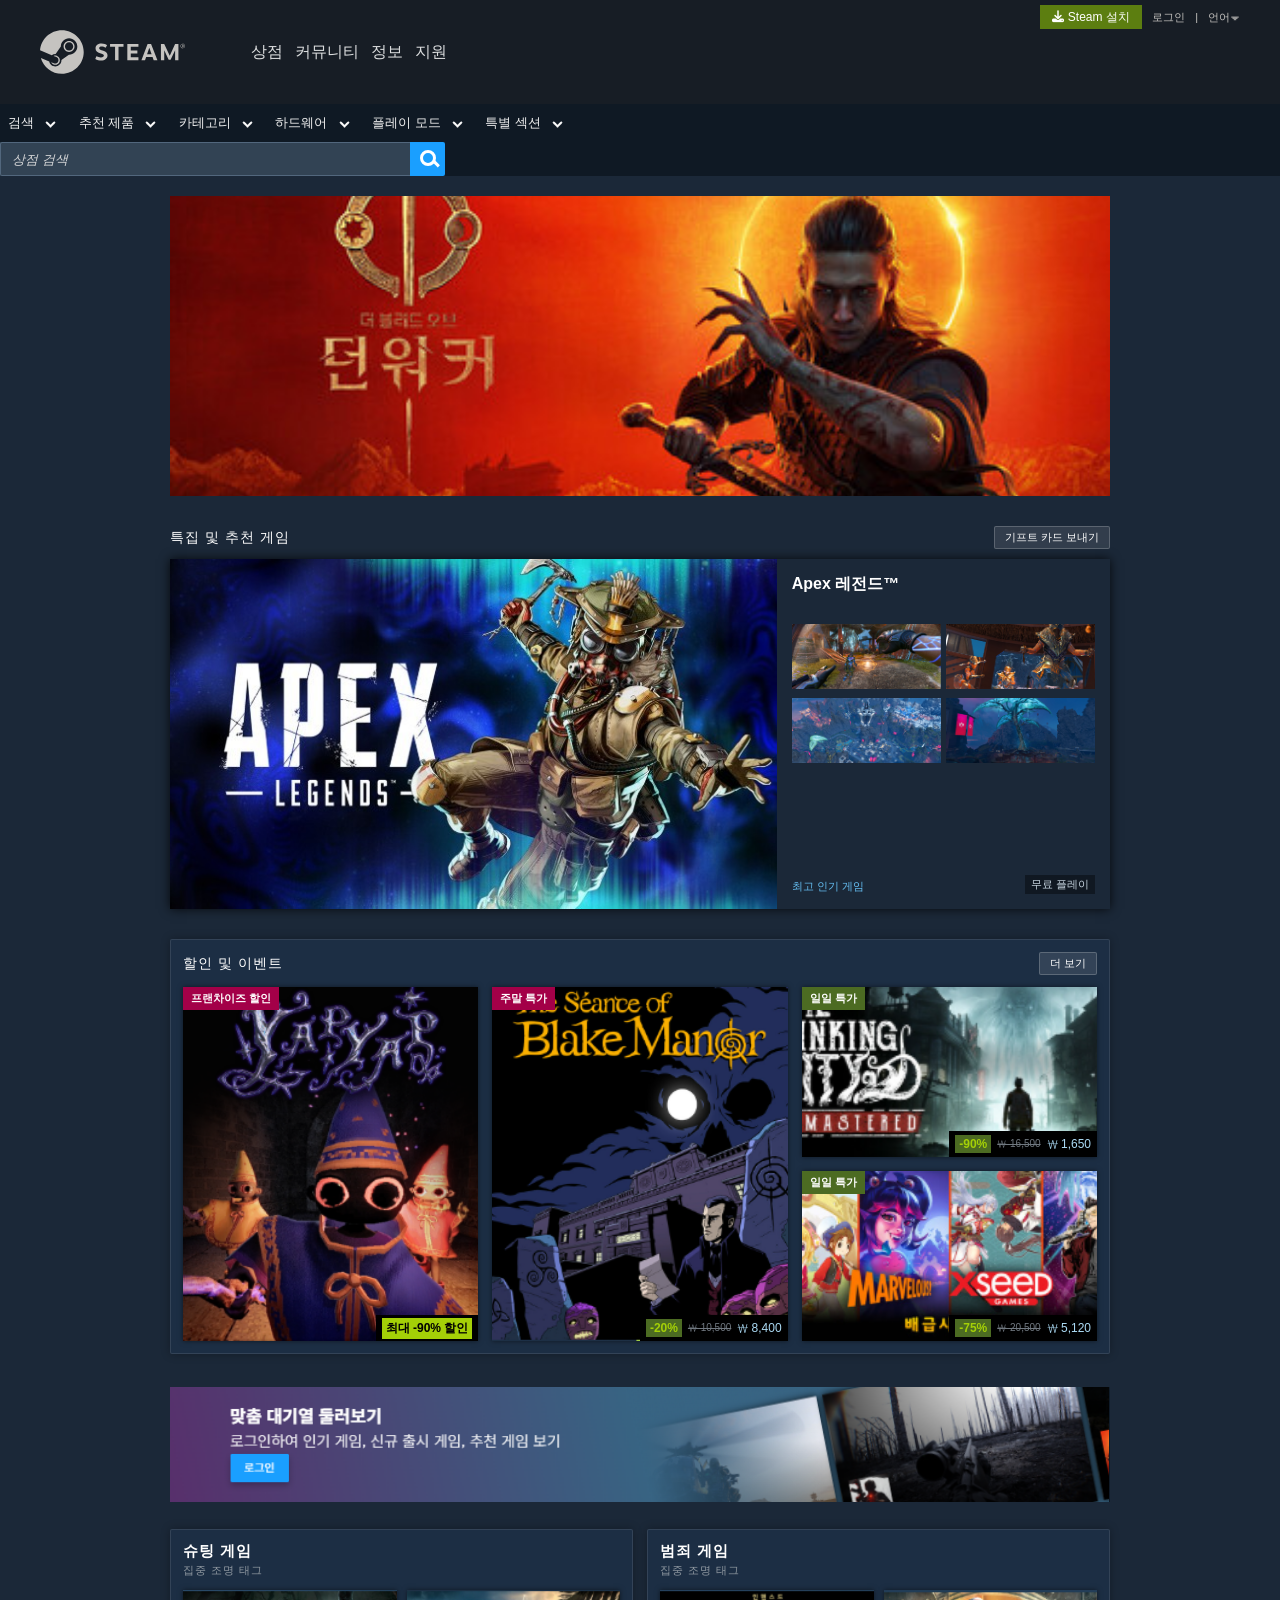
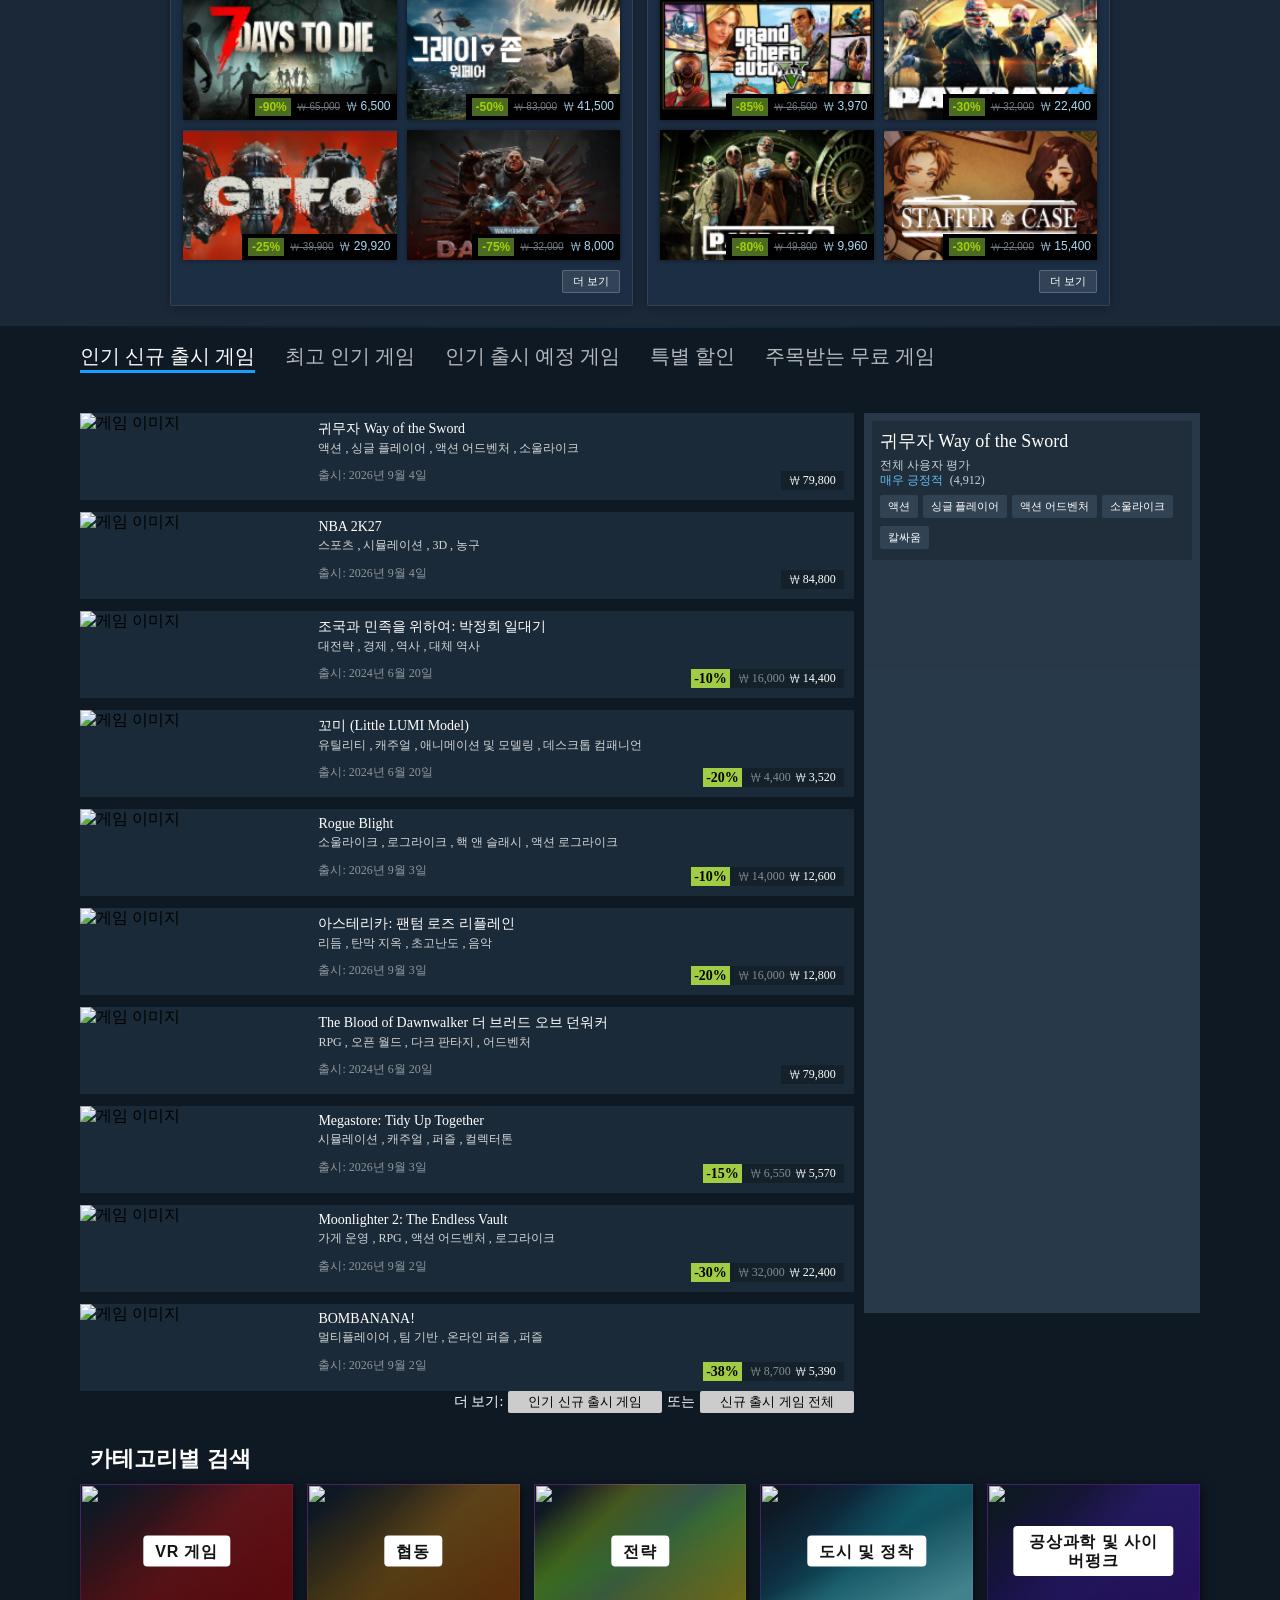
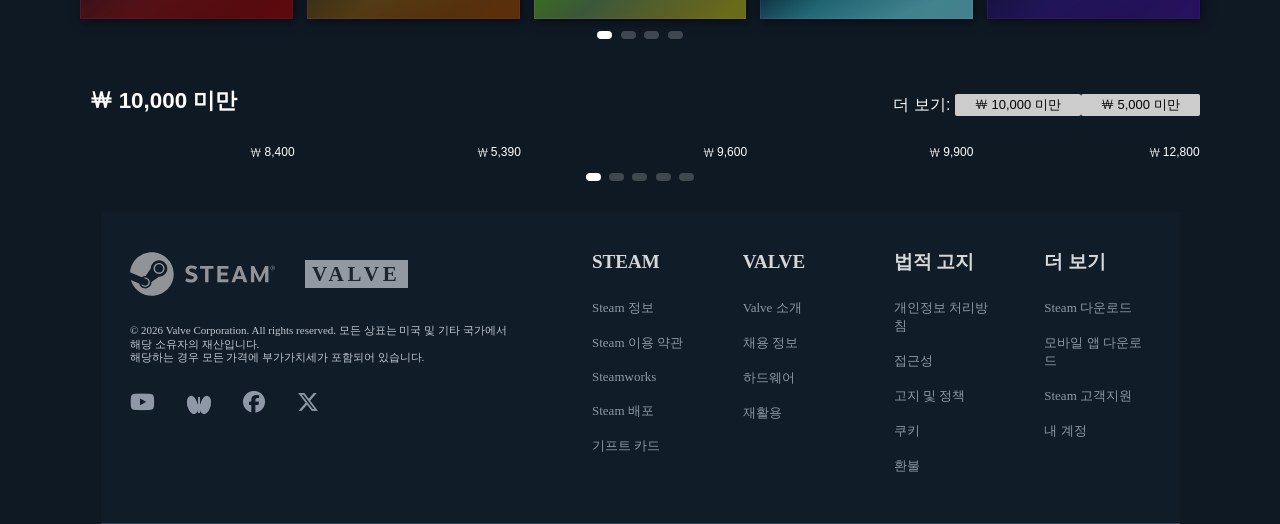
==== commit e67e619f: "index html 수정" ====
--- a/index.html
+++ b/index.html
@@ -4,83 +4,149 @@
     <meta charset="UTF-8">
     <meta name="viewport" content="width=device-width, initial-scale=1.0">
     <title>Steam에 오신 것을 환영합니다</title>
-    <link rel="stylesheet" href="css\style.css">
+    <link rel="stylesheet" href="css/style.css">
+    <link rel="stylesheet" href="css/test.css">
     <link rel="stylesheet"
       href="https://cdnjs.cloudflare.com/ajax/libs/font-awesome/6.5.2/css/all.min.css">
 </head>
-<body class="pg-main">
+<body class="pg-store">
     <header>
-        <div class="hd-container">
-            <div class="hd-left">
-                <button
-                    class="menu-icon"
-                    type="button"
-                    aria-label="메뉴 열기"
-                    aria-expanded="false"
-                    aria-controls="header-menu-content"
-                >
-                    <span></span>
-                    <span></span>
-                    <span></span>
-                </button>
-                <h1 class="logo">
-                    <a href="index.html">
-                        <img src="images/support/logo_steam.svg" alt="로고 이미지" />
-                    </a>
-                </h1>
-            </div>
-            <div class="header-menu-content" id="header-menu-content">
-                <a class="mobile-drawer-login" href="#">로그인</a>
-                <nav class="hd-menu">
-                    <div class="menu-wrapper">
-                        <a class="menu-main" href="index.html">상점</a>
-                        <div class="menu-dropdown">
-                            <a href="#">홈</a><a href="#">맞춤 대기열</a><a href="#">찜 목록</a>
-                            <a href="#">포인트 상점</a><a href="#">뉴스</a><a href="#">차트</a>
-                        </div>
-                    </div>
-                    <div class="menu-wrapper">
-                        <a class="menu-community" href="pages/community.html">커뮤니티</a>
-                        <div class="menu-dropdown">
-                            <a href="#">홈</a><a href="#">토론</a><a href="#">창작마당</a>
-                            <a href="#">장터</a><a href="#">방송</a>
-                        </div>
-                    </div>
-                    <a class="menu-about" href="pages/about.html">정보</a>
-                    <a class="menu-support" href="pages/support.html">지원</a>
-                </nav>
-                <div class="hd-right">
-                    <div class="hdr-container">
-                        <button class="st-install-btn"><i class="fa-solid fa-download"></i> Steam 설치</button>
-                        <a class="sign-in" href="#">로그인</a>
-                        <span>&vert;</span>
-                        <div class="lang-wrapper">
-                            <input type="checkbox" id="lang-toggle" class="lang-checkbox" />
-                            <label for="lang-toggle" class="lang-btn">언어 <span class="lang-arrow">&#9662;</span></label>
-                            <div class="lang-dropdown">
-                                <a href="#">简体中文(중국어 간체)</a><a href="#">繁體中文(중국어 번체)</a>
-                                <a href="#">日本語(일본어)</a><a href="#">한국어</a><a href="#">ไทย(태국어)</a>
-                                <a href="#">Bahasa Indonesia(인도네시아어)</a><a href="#">Deutsch(독일어)</a>
-                                <a href="#">English(영어)</a><a href="#">Español(스페인어)</a>
-                                <a href="#">Français(프랑스어)</a><a href="#">Italiano(이탈리아어)</a>
-                                <a href="#" class="report-link">번역 관련 문제 보고</a>
-                            </div>
-                        </div>
-                    </div>
-                </div>
-                <div class="mobile-drawer-links">
-                    <label for="lang-toggle">언어 변경</label>
-                    <a href="#">Steam 모바일 앱 다운로드</a>
-                    <a href="index.html">PC 웹사이트 보기</a>
-                </div>
-                <div class="mobile-drawer-footer">
-                    <strong class="valve-wordmark">VALVE</strong>
-                    <p>© Valve Corporation. 모든 권리 보유. 모든 상표는 해당 소유자의 재산입니다.</p>
-                    <p><a href="#">법적 고지</a><span>|</span><a href="#">접근성</a><span>|</span><a href="#">Steam 이용 약관</a><span>|</span><a href="#">환불</a><span>|</span><a href="#">쿠키</a></p>
-                </div>
-            </div>
+      <input type="checkbox" id="sidebar" class="sidebar-toggle" />
+
+      <div class="hd-container">
+        <div class="hd-left">
+          <!-- head 태그에 아이콘 호출 코드 삽입 확인 -->
+          <!-- <link rel="stylesheet" href="https://cdnjs.cloudflare.com/ajax/libs/font-awesome/6.5.1/css/all.min.css"> -->
+          <label for="sidebar" class="menu-icon-label">
+            <i class="menu-icon fa-solid fa-bars"></i>
+          </label>
+
+          <h1 class="logo">
+            <a href="../index.html">
+              <img src="../images/support/logo_steam.svg" alt="로고 이미지" />
+            </a>
+          </h1>
+          <nav class="hd-menu">
+            <div class="mobile-login-wrapper">
+              <div class="mobile mobile-login">
+                <a href="#">로그인</a>
+              </div>
+              <!-- X 닫기 버튼 라벨 -->
+              <label for="sidebar" class="sidebar-close-btn">✕</label>
+            </div>
+
+            <div class="menu-wrapper">
+              <input type="checkbox" id="sub-store" class="accordion-toggle" />
+              <div class="menu-title-row">
+                <a class="menu-main" href="../index.html">상점</a>
+                <label for="sub-store" class="arrow-toggle-btn">
+                  <span class="arrow-icon">&#9013;</span>
+                </label>
+              </div>
+
+              <div class="menu-dropdown">
+                <a href="#">홈</a>
+                <a href="#">맞춤 대기열</a>
+                <a href="#">찜 목록</a>
+                <a href="#">포인트 상점</a>
+                <a href="#">뉴스</a>
+                <a href="#">차트</a>
+              </div>
+            </div>
+            <div class="menu-wrapper">
+              <input type="checkbox" id="sub-comm" class="accordion-toggle" />
+              <div class="menu-title-row">
+                <a class="menu-community" href="community.html">커뮤니티</a>
+                <label for="sub-comm" class="arrow-toggle-btn">
+                  <span class="arrow-icon">&#9013;</span>
+                </label>
+              </div>
+
+              <div class="menu-dropdown">
+                <a href="#">홈</a>
+                <a href="#">토론</a>
+                <a href="#">창작마당</a>
+                <a href="#">장터</a>
+                <a href="#">방송</a>
+              </div>
+            </div>
+            <div class="menu-wrapper no-dropdown">
+              <a class="menu-about" href="about.html">정보</a>
+            </div>
+            <div class="menu-wrapper no-dropdown">
+              <a class="menu-support" href="support.html">지원</a>
+            </div>
+
+            <div class="sidebar-footer">
+              <a href="#" class="sf-link">언어 변경</a>
+              <a href="#" class="sf-link">Steam 모바일 앱 다운로드</a>
+              <a href="#" class="sf-link">PC 웹사이트 보기</a>
+
+              <div class="valve">
+                <div class="valve-logo">
+                  <img src="../images/support/valve.png" alt="" />
+                </div>
+                <p class="valve-copyright">
+                  © Valve Corporation. 모든 권리 보유. 모든 상표는 미국 및 기타 국가에서 각각 해당 소유자의 재산입니다.
+                  개인정보 처리방침 | 법적 고지 | 접근성 | Steam 이용 약관 | 환불 | 쿠키
+                </p>
+              </div>
+            </div>
+          </nav>
         </div>
-    </header>
+        <div class="hd-right">
+          <div class="hdr-container">
+            <button class="st-install-btn">
+              <!-- head 태그에 아이콘 호출 코드 삽입 확인 -->
+              <i class="fa-solid fa-download"></i>
+              Steam 설치
+            </button>
+            <a class="sign-in" href="#">로그인</a>
+            <span>&vert;</span>
+            <div class="lang-wrapper">
+              <input type="checkbox" id="lang-toggle" class="lang-checkbox" />
+              <label for="lang-toggle" class="lang-btn">
+                언어
+                <span class="lang-arrow">&#9662;</span>
+              </label>
+              <div class="lang-dropdown">
+                <a href="#">简体中文(중국어 간체)</a>
+                <a href="#">繁體中文(중국어 번체)</a>
+                <a href="#">日本語(일본어)</a>
+                <a href="#">한국어</a>
+                <a href="#">ไทย(태국어)</a>
+                <a href="#">Bahasa Indonesia(인도네시아어)</a>
+                <a href="#">Bahasa Melayu(말레이어) <span class="beta-badge">베타</span></a>
+                <a href="#">Български(불가리아어)</a>
+                <a href="#">Čeština(체코어)</a>
+                <a href="#">Dansk(덴마크어)</a>
+                <a href="#">Deutsch(독일어)</a>
+                <a href="#">English(영어)</a>
+                <a href="#">Español - España(스페인어 - 스페인)</a>
+                <a href="#">Español - Latinoamérica(스페인어 - 중남미)</a>
+                <a href="#">Ελληνικά(그리스어)</a>
+                <a href="#">Français(프랑스어)</a>
+                <a href="#">Italiano(이탈리아어)</a>
+                <a href="#">Magyar(헝가리어)</a>
+                <a href="#">Nederlands(네덜란드어)</a>
+                <a href="#">Norsk(노르웨이어)</a>
+                <a href="#">Polski(폴란드어)</a>
+                <a href="#">Português(포르투갈어 - 포르투갈)</a>
+                <a href="#">Português - Brasil(포르투갈어 - 브라질)</a>
+                <a href="#">Română(루마니아어)</a>
+                <a href="#">Русский(러시아어)</a>
+                <a href="#">Suomi(핀란드어)</a>
+                <a href="#">Svenska(스웨덴어)</a>
+                <a href="#">Türkçe(튀르키예어)</a>
+                <a href="#">Tiếng Việt(베트남어)</a>
+                <a href="#">Українська(우크라이나어)</a>
+                <a href="#" class="report-link">번역 관련 문제 보고</a>
+              </div>
+            </div>
+          </div>
+        </div>
+      </div>
+    </header
     <div class="nav">
         <div class="nav-menu">
             <button class="nav-button" data-mega-menu="search-menu" aria-expanded="false">검색 <img src="images/about/down.png" alt="" aria-hidden="true" /></button>
--- a/css/style.css
+++ b/css/style.css
@@ -0,0 +1,2600 @@
+:root {
+  --st-header-bg: #171d25;
+  --st-logo-react: #ffffff;
+  --st-nav-bg: #272a33;
+  --st-header-gray: #c5c3c0;
+  --st-gray-text: #969696;
+  --st-lang-opt: #3d4450;
+  --st-lang-opt-hover: #dcdedf;
+  --st-blue: #1a9fff;
+  --st-green-btn: #5c7e10;
+  --st-green-btn-hover: #6c9018;
+  --st-lightgreen: #a1cd44;
+  --st-blue-text: #5eafde;
+  --st-skyblue-btn: #66c0f4;
+  --blue-translucent: #1aa0ff20;
+  --dark-ctn-bg-gradient: linear-gradient(180deg, rgba(0, 0, 0, 0.2) 0%, rgba(0, 0, 0, 0) 100%);
+}
+
+body {
+  margin: 0;
+  padding: 0;
+  box-sizing: border-box;
+  width: 100%;
+  background-color: #0f1924;
+}
+
+a {
+  text-decoration: none;
+}
+
+/* ------------------------------------- */
+/* layout */
+/* ------------------------------------- */
+.bottom-layout {
+  display: flex;
+  flex-direction: column;
+  justify-content: center;
+  align-items: center;
+  width: 100%;
+}
+
+.home-tab-bg {
+  /* background: var(--dark-ctn-bg-gradient); */
+  /* background: var(--light-ctn-bg-gradient); */
+  border-top: 2px solid transparent;
+  border-image: linear-gradient(
+      to right,
+      transparent,
+      var(--blue-translucent) 50%,
+      var(--blue-translucent) 50%,
+      transparent
+    )
+    1;
+}
+
+.home-pagecontent {
+  display: flex;
+  flex-direction: column;
+  max-width: 1300px;
+  width: auto;
+  padding: 15px 50px;
+  margin-left: auto;
+  margin-right: auto;
+}
+
+.hometab-columns {
+  max-width: 1300px;
+  display: flex;
+  min-height: 825px;
+  gap: 10px;
+}
+
+.home-tab {
+  display: flex;
+  gap: 30px;
+  scrollbar-width: none;
+  margin-bottom: 20px;
+}
+
+.tab-content {
+  font-size: 20px;
+  color: var(--st-logo-react);
+  opacity: 0.7;
+  font-weight: 500;
+  background: transparent;
+  display: inline-block;
+  cursor: pointer;
+  margin-bottom: 20px;
+}
+.tab-content.active {
+  border-bottom: 3px solid var(--st-blue);
+  opacity: 1;
+}
+
+.tab-item {
+  display: flex;
+}
+
+/* 왼쪽 전체 */
+.home-tabs-section {
+  width: 66%;
+  flex-grow: 1;
+}
+
+/* a 태그 */
+.home-tap-content {
+  display: flex;
+  flex-direction: column;
+  flex-wrap: nowrap;
+  gap: 12px;
+}
+
+.tab-item {
+  display: flex;
+  width: 100%;
+  height: 87px;
+  background-color: #1b2a38;
+}
+
+.tab-item-img {
+  width: 231px;
+  height: 87px;
+  flex-shrink: 0;
+}
+
+.tab-item-img img {
+  width: 100%;
+  height: 100%;
+  display: block;
+  object-fit: cover;
+}
+
+.tab-item-layout {
+  display: flex;
+  width: 100%;
+  min-width: 0;
+}
+
+.tab-item-content {
+  display: flex;
+  flex-direction: column;
+  gap: 2px;
+  flex: 1 1 auto;
+  min-width: 0;
+}
+
+.tab-item-title {
+  font-size: 14px;
+  color: rgba(255, 255, 255);
+  white-space: nowrap;
+  overflow: visible;
+}
+
+.item-tags {
+  color: rgba(255, 255, 255, 0.8);
+  font-size: 12px;
+  flex: 1 1 auto;
+
+  white-space: nowrap;
+  overflow: hidden;
+  text-overflow: ellipsis;
+}
+
+.tab-item-release-date {
+  color: rgba(255, 255, 255, 0.5);
+  font-size: 12px;
+  flex: 1 1 auto;
+}
+/* 가격 */
+
+.discount-pct {
+  background: var(--st-lightgreen);
+  font-weight: bolder;
+  font-size: 14px;
+  padding: 0 3px;
+}
+
+.discount-prices {
+  padding: 4px;
+  background: rgba(0, 0, 0, 0.25);
+}
+
+.tab-item-price {
+  display: flex;
+  flex-direction: column;
+  gap: 2px;
+  flex: 1 1 auto;
+  min-width: 0;
+  flex-shrink: 0;
+
+  justify-content: flex-end;
+  flex: 0 0 auto;
+  white-space: nowrap;
+  margin: 10px;
+}
+
+.original-price {
+  font-size: 12px;
+  color: #848e94;
+}
+
+.final-price {
+  font-size: 12px;
+  color: #ffffff;
+}
+
+.tab-item-price-layout {
+  position: relative;
+  display: flex;
+  line-height: 15px;
+}
+
+.tab-item-purchase {
+}
+
+.discount-pct {
+  flex: flex;
+  align-items: center;
+  padding: 2px 3px;
+}
+.discount-prices {
+  display: flex;
+  align-items: center;
+
+  flex-direction: row;
+  flex-shrink: 1;
+  padding: 2px 8px;
+  gap: 4px;
+}
+.original-price {
+}
+.final-price {
+}
+
+.tab-item-content {
+  display: flex;
+  flex-direction: column;
+  flex-grow: 1;
+  padding: 7px;
+  gap: 2px;
+}
+
+.tab-item-title {
+}
+
+.item-tags {
+}
+
+.tag {
+}
+
+.tab-item-release-date {
+}
+
+/* 더 보기 bar */
+.see-more-link {
+  display: flex;
+  align-items: center;
+  justify-content: right;
+  flex-wrap: wrap;
+  gap: 5px;
+  color: #fff;
+  font-size: 14px;
+}
+
+.see-more-btn {
+  display: flex;
+  flex-direction: row;
+}
+
+.see-more-btn {
+  background-color: #cccccc;
+  color: black;
+  font-size: 13px;
+  font-weight: 500;
+  border-radius: 2px;
+  padding: 2px 20px;
+  cursor: pointer;
+}
+
+/* right content */
+.home-rightcol {
+  width: 30%;
+  min-width: 0;
+  align-self: stretch;
+}
+
+.tab-preview-container {
+  background: rgba(115, 150, 184, 0.25);
+  position: sticky;
+  top: 46px;
+  width: 100%;
+}
+
+.tab-preview {
+  padding: 8px;
+  /* gap: 6px; */
+  display: flex;
+  flex-direction: column;
+}
+
+.tab-preview-details {
+  padding: 8px;
+  gap: 6px;
+  display: flex;
+  flex-direction: column;
+  background: rgba(0, 0, 0, 0.2);
+}
+.tab-preview-title {
+  display: block;
+  width: 100%;
+  white-space: nowrap;
+  overflow: hidden;
+  text-overflow: ellipsis;
+  font-size: 18px;
+  color: #ffffff;
+}
+
+.tab-review-summary {
+  gap: 0px;
+  line-height: 1;
+}
+
+.review-title {
+  color: #c6d4df;
+  font-size: 12px;
+}
+
+.game-review-summary {
+  color: #66c0f4;
+  font-size: 12px;
+}
+
+.review-users {
+  color: #c6d4df;
+  font-size: 12px;
+}
+
+/* tags */
+.tags {
+  margin-top: 8px;
+  display: flex;
+  gap: 5px;
+  flex-wrap: wrap;
+}
+
+.tags a {
+  line-height: 19px;
+  padding: 2px 8px;
+  margin-bottom: 3px;
+  max-width: 200px;
+  white-space: nowrap;
+  overflow: hidden;
+  text-overflow: ellipsis;
+
+  border-radius: 2px;
+  cursor: pointer;
+  font-size: 11px;
+  color: #fff;
+  background-color: rgba(179, 218, 255, 0.12);
+}
+
+.tab-preview-video {
+  width: 100%;
+  margin-bottom: 6px;
+  aspect-ratio: 16/9;
+}
+
+.tab-screenshots {
+  display: flex;
+  flex-direction: column;
+  gap: 10px;
+}
+
+.screenshot {
+  width: 100%;
+  height: unset;
+  aspect-ratio: 16/9;
+  background-size: cover;
+  background-position: center center;
+}
+
+/* ------------------------------------- */
+/* home padge content */
+/* ------------------------------------- */
+
+.title-grid {
+}
+
+.home-section-title {
+  background-color: unset;
+  color: #ffffff;
+  padding: 0px 0px 10px 0px;
+  flex-wrap: wrap;
+  font-size: 21px;
+}
+
+.content-hub-carousel-ctn {
+  display: flex;
+  flex-direction: column;
+  font-family: "Motiva Sans", Sans-serif;
+  font-weight: normal;
+  position: relative;
+
+  flex: 1;
+  min-width: 0;
+}
+
+.content-hub-carousel-ctn {
+  position: relative;
+}
+
+.arrow {
+  position: absolute;
+  top: 50%;
+  transform: translateY(-50%);
+
+  width: 23px;
+  height: 50px;
+
+  cursor: pointer;
+  z-index: 3;
+
+  display: flex;
+  align-items: center;
+  justify-content: center;
+}
+
+.arrow::after {
+  content: "";
+  width: 23px;
+  height: 50px;
+  background-image: url("https://cdn.fastly.steamstatic.com/store/icons/cut_arrow.svg");
+  background-repeat: no-repeat;
+  background-size: contain;
+  background-position: center;
+}
+
+.arrow.left {
+  left: 0;
+}
+
+.arrow.left::after {
+  transform: rotate(180deg);
+}
+
+.arrow.right {
+  right: 0;
+}
+
+.home-section-title {
+  padding: 0 0 10px 10px;
+  align-items: center;
+  font-size: clamp(1rem, 1.75cqi, 1.5rem);
+  font-family: "Motiva Sans", Sans-serif;
+  font-weight: 600;
+}
+
+.carousel_ctn {
+  display: flex;
+  flex-direction: column;
+}
+
+.store_carousel_ctn {
+  display: flex;
+  gap: 12px;
+  justify-content: space-between;
+  position: relative;
+}
+
+.store_carousel_item {
+  position: relative;
+  display: block;
+  width: 19%;
+  position: relative;
+  max-width: 300px;
+  border-radius: 10px;
+  height: 135px;
+}
+
+.store_carousel_item img {
+  aspect-ratio: 3 / 2;
+  object-fit: cover;
+  width: 100%;
+  height: 100%;
+  display: block;
+  filter: saturate(0.7);
+  box-shadow: 2px 2px 10px rgba(0, 0, 0, 0.6);
+}
+
+.label_ctn {
+  position: absolute;
+  top: 50%;
+  left: 50%;
+  transform: translate(-50%, -50%);
+
+  width: 90%;
+  padding: 1em;
+  text-align: center;
+}
+
+.gradient {
+  position: absolute;
+  inset: 0;
+  top: 0;
+  height: 100%;
+  width: 100%;
+  transition: opacity 0.2s ease-in-out;
+
+  /* background: 
+  linear-gradient(
+    155deg, rgba(0, 0, 0, 0.00) 15.03%, 
+    rgba(14, 59, 74, 0.45) 48.83%, 
+    rgba(88, 155, 165, 0.60) 84.73%), 
+    linear-gradient(135deg, 
+    rgba(0, 0, 0, 0.00) 9.72%, 
+    rgba(11, 74, 115, 0.26) 30.04%, 
+    rgba(23, 217, 238, 0.38) 51.69%,
+    rgba(54, 159, 170, 0.50) 92.99%); */
+}
+
+.store_carousel_item:nth-child(1) .gradient {
+  background:
+    linear-gradient(155deg, rgba(0, 0, 0, 0) 15.03%, rgba(74, 14, 15, 0.45) 48.83%, rgba(61, 8, 9, 0.6) 84.73%),
+    linear-gradient(
+      135deg,
+      rgba(0, 0, 0, 0) 9.72%,
+      rgba(115, 11, 13, 0.26) 30.04%,
+      rgba(238, 23, 27, 0.38) 51.69%,
+      rgba(255, 0, 4, 0.5) 92.99%
+    );
+}
+
+.store_carousel_item:nth-child(2) .gradient {
+  background:
+    linear-gradient(155deg, rgba(0, 0, 0, 0) 15.03%, rgba(74, 55, 14, 0.45) 48.83%, rgba(61, 38, 8, 0.6) 84.73%),
+    linear-gradient(
+      135deg,
+      rgba(0, 0, 0, 0) 9.72%,
+      rgba(115, 75, 11, 0.26) 30.04%,
+      rgba(238, 149, 23, 0.38) 51.69%,
+      rgba(255, 94, 0, 0.5) 92.99%
+    );
+}
+
+.store_carousel_item:nth-child(3) .gradient {
+  background:
+    linear-gradient(155deg, rgba(0, 0, 0, 0) 15.03%, rgba(41, 143, 25, 0.45) 48.83%, rgba(86, 85, 33, 0.6) 84.73%),
+    linear-gradient(
+      135deg,
+      rgba(0, 0, 0, 0) 9.72%,
+      rgba(243, 240, 19, 0.26) 30.04%,
+      rgba(124, 114, 178, 0.38) 51.69%,
+      rgba(251, 255, 0, 0.5) 92.99%
+    );
+}
+
+.store_carousel_item:nth-child(4) .gradient {
+  background:
+    linear-gradient(155deg, rgba(0, 0, 0, 0) 15.03%, rgba(14, 59, 74, 0.45) 48.83%, rgba(88, 155, 165, 0.6) 84.73%),
+    linear-gradient(
+      135deg,
+      rgba(0, 0, 0, 0) 9.72%,
+      rgba(11, 74, 115, 0.26) 30.04%,
+      rgba(23, 217, 238, 0.38) 51.69%,
+      rgba(54, 159, 170, 0.5) 92.99%
+    );
+}
+
+.store_carousel_item:nth-child(5) .gradient {
+  background:
+    linear-gradient(155deg, rgba(0, 0, 0, 0) 15.03%, rgba(22, 14, 74, 0.45) 48.83%, rgba(20, 8, 61, 0.6) 84.73%),
+    linear-gradient(
+      135deg,
+      rgba(0, 0, 0, 0) 9.72%,
+      rgba(41, 16, 101, 0.26) 30.04%,
+      rgba(90, 42, 221, 0.38) 51.69%,
+      rgba(113, 38, 243, 0.5) 92.99%
+    );
+}
+
+.label {
+  display: block;
+  width: fit-content;
+  margin: 0 auto;
+  font-size: 16px;
+  line-height: 19px;
+  font-weight: bold;
+  letter-spacing: 0.1ch;
+  color: #121212;
+  text-transform: uppercase;
+  background: #ffffff;
+  padding: 6px 12px;
+  border-radius: 4px;
+}
+
+/* carousel_thumbs */
+.carousel_thumbs > div {
+  display: inline-block;
+  margin: 12px 2px;
+  width: 15px;
+  height: 8px;
+  border-radius: 6px;
+  transition: background-color 0.2s;
+  background-color: hsla(202, 60%, 100%, 0.2);
+  cursor: pointer;
+}
+
+.carousel_thumbs {
+  min-height: 12px;
+  text-align: center;
+}
+
+.carousel_thumbs > div.focus {
+  background-color: hsla(202, 60%, 100%, 1);
+}
+
+.title-grid {
+  display: flex;
+  flex-direction: row;
+  justify-content: space-between;
+  color: #ffffff;
+}
+
+.title-grid > .see_more_link {
+  display: flex;
+  flex-direction: row;
+  justify-content: center;
+  align-items: center;
+}
+
+/* 그리드 */
+.content-hub-carousel-ctn {
+  max-width: 1300px;
+  margin-left: auto;
+  margin-right: auto;
+  padding: 15px 50px;
+  width: auto;
+
+  position: relative;
+}
+
+.content-hub-carousel-ctn-gird {
+  position: relative;
+}
+
+.carousel_items {
+  gap: 12px;
+  display: flex;
+  flex-direction: row;
+  align-items: center;
+  justify-content: center;
+}
+
+.carousel_items > a {
+  width: 100%;
+  gap: 12px;
+}
+
+.discount_ctn {
+  width: 100%;
+  display: flex;
+  justify-content: flex-end;
+}
+
+.capsule-img-ctn > img {
+  width: 100%;
+  height: auto;
+  max-height: 113%;
+}
+
+.title-grid .see-more-link {
+  gap: 10px;
+}
+/* ------------------------------------- */
+/* footer */
+/* ------------------------------------- */
+
+.about-footer {
+  padding: 40px 20px 48px;
+  border-bottom: 1px solid #334352;
+  background: #101c28;
+  color: #8f98a6;
+}
+
+.about-footer-inner {
+  display: grid;
+  width: min(1020px, 100%);
+  margin: 0 auto;
+  grid-template-columns: 380px 1fr;
+  gap: 82px;
+}
+
+.footer-brand-logos {
+  display: flex;
+  margin-bottom: 28px;
+  align-items: center;
+  gap: 30px;
+}
+
+.footer-brand-logos img {
+  width: 145px;
+  filter: grayscale(1);
+  opacity: 0.72;
+}
+
+.footer-brand-logos strong {
+  display: inline-block;
+  padding: 1px 7px;
+  background: #9299a2;
+  color: #1d2630;
+  font-size: 21px;
+  line-height: 26px;
+  letter-spacing: 4px;
+}
+
+.footer-brand > p {
+  margin: 0 0 25px;
+  color: #c2c9d1;
+  font-size: 11px;
+  line-height: 1.25;
+}
+
+.footer-socials {
+  display: flex;
+  gap: 32px;
+}
+
+.footer-socials a {
+  color: #8f98a6;
+  font-size: 22px;
+  text-decoration: none;
+  transition: color 0.2s ease;
+}
+
+.footer-socials a:hover {
+  color: #fff;
+}
+
+.footer-butterfly-icon {
+  position: relative;
+  display: inline-block;
+  width: 24px;
+  height: 21px;
+  background: linear-gradient(currentColor, currentColor) center / 2px 16px no-repeat;
+  vertical-align: middle;
+}
+
+.footer-butterfly-icon::before,
+.footer-butterfly-icon::after {
+  position: absolute;
+  top: 1px;
+  width: 11px;
+  height: 18px;
+  background: currentColor;
+  content: "";
+}
+
+.footer-butterfly-icon::before {
+  left: 0;
+  border-radius: 75% 35% 70% 40%;
+  transform: rotate(-28deg);
+}
+
+.footer-butterfly-icon::after {
+  right: 0;
+  border-radius: 35% 75% 40% 70%;
+  transform: rotate(28deg);
+}
+
+.footer-links {
+  display: grid;
+  grid-template-columns: repeat(4, 1fr);
+  gap: 45px;
+}
+
+.footer-links > div {
+  display: flex;
+  flex-direction: column;
+  align-items: flex-start;
+}
+
+.footer-links h2 {
+  margin: 0 0 28px;
+  color: #d6d7d8;
+  font-size: 19px;
+  line-height: 1;
+}
+
+.footer-links a {
+  margin-bottom: 17px;
+  color: #8f98a6;
+  font-size: 13px;
+  text-decoration: none;
+}
+
+.footer-links a:last-child {
+  margin-bottom: 0;
+}
+
+.footer-links a:hover {
+  color: #fff;
+}
+
+@media (max-width: 910px) {
+  .about-footer-inner {
+    width: min(620px, 100%);
+    grid-template-columns: 1fr;
+    gap: 55px;
+  }
+
+  .footer-links {
+    grid-template-columns: repeat(2, 1fr);
+    gap: 35px 60px;
+  }
+}
+
+@media (max-width: 560px) {
+  .about-footer {
+    padding-top: 55px;
+    padding-bottom: 55px;
+  }
+
+  .footer-links {
+    grid-template-columns: 1fr;
+  }
+  --st-header-bg: #171d25;
+  --st-logo-react: #ffffff;
+  --st-nav-bg: #192433;
+  --st-header-gray: #c5c3c0;
+  --st-gray-text: #969696;
+  --st-lang-opt: #3d4450;
+  --st-lang-opt-hover: #dcdedf;
+  --st-blue: #1a9fff;
+  --st-green-btn: #5c7e10;
+  --st-green-btn-hover: #6c9018;
+  --st-lightgreen: #a1cd44;
+  --st-blue-text: #5eafde;
+  --st-skyblue-btn: #66c0f4;
+}
+* {
+  margin: 0;
+  padding: 0;
+  box-sizing: border-box;
+}
+header {
+  font-family: "Motiva Sans", sans-serif;
+  height: 104px;
+  background-color: var(--st-header-bg);
+  display: flex;
+  justify-content: center;
+  padding: 5px;
+}
+header a {
+  text-decoration: none;
+}
+
+.hd-container {
+  display: flex;
+  justify-content: space-between;
+  width: 100%;
+}
+.hd-left {
+  display: flex;
+  align-items: center;
+  gap: 60px;
+}
+.menu-icon {
+  display: none;
+}
+.logo img {
+  display: block;
+  width: 144.5px;
+}
+.hd-menu {
+  display: flex;
+  align-items: center;
+}
+
+/* 메뉴 드롭다운 */
+.menu-wrapper {
+  position: relative;
+  display: inline-block;
+  padding-bottom: 15px;
+  margin-bottom: -15px;
+}
+.hd-menu .menu-main {
+  display: inline-block;
+}
+.hd-menu a {
+  padding: 0 6px;
+  position: relative;
+  color: var(--st-lang-opt-hover);
+  font-weight: 500;
+  transition: color 0.2s ease;
+}
+.hd-menu a::after {
+  content: "";
+  position: absolute;
+  bottom: -3px;
+  left: 6px;
+  right: 6px;
+  height: 3px;
+  background-color: transparent;
+  border-radius: 99px;
+}
+
+/* 활성화 메뉴 외 다른 메뉴 hover */
+.hd-menu a:hover {
+  color: var(--st-logo-react);
+}
+
+.menu-dropdown {
+  display: none;
+  position: absolute;
+  top: 25px;
+  left: 0;
+  width: 97px;
+  background-color: var(--st-lang-opt);
+  box-shadow: 0 5px 15px rgba(0, 0, 0, 0.6);
+  z-index: 1000;
+}
+.menu-dropdown a {
+  display: block;
+  padding: 8px 15px;
+  color: var(--st-lang-opt-hover);
+  font-size: 12px;
+  text-decoration: none;
+  white-space: nowrap;
+}
+.menu-dropdown a:hover {
+  background-color: var(--st-lang-opt-hover);
+  color: var(--st-lang-opt);
+}
+.menu-wrapper:hover .menu-dropdown {
+  display: block;
+}
+
+.hdr-container {
+  display: flex;
+  gap: 10px;
+  align-items: center;
+  color: var(--st-header-gray);
+  font-size: 11px;
+}
+.st-install-btn {
+  width: 102px;
+  height: 24px;
+  border: none;
+  padding: 3px 12px;
+  background-color: var(--st-green-btn);
+  text-align: center;
+  color: var(--st-logo-react);
+  font-size: 12px;
+  cursor: pointer;
+}
+.sign-in {
+  color: var(--st-header-gray);
+  font-size: 11px;
+  transition: color 0.2s ease;
+}
+.sign-in:hover {
+  color: var(--st-logo-react);
+}
+
+/* 언어 드롭다운 */
+.lang-wrapper {
+  position: relative;
+  display: inline-block;
+}
+.lang-checkbox {
+  display: none !important;
+}
+.lang-btn {
+  border: none;
+  background-color: transparent;
+  color: var(--st-header-gray);
+  font-size: 11px;
+  display: inline-flex;
+  align-items: center;
+  cursor: pointer;
+  user-select: none;
+  white-space: nowrap;
+  transition: color 0.2s ease;
+}
+.lang-btn:hover {
+  color: var(--st-logo-react);
+}
+.lang-dropdown {
+  display: none;
+  position: absolute;
+  top: 22px;
+  right: 0;
+  width: 257px;
+  height: auto;
+  overflow: visible;
+  background-color: var(--st-lang-opt);
+  box-shadow: 0 5px 15px rgba(0, 0, 0, 0.6);
+  z-index: 999;
+}
+.lang-dropdown a {
+  display: flex;
+  justify-content: start;
+  align-items: center;
+  padding: 6px 12px;
+  color: var(--st-lang-opt-hover);
+  font-size: 12px;
+  font-weight: 500;
+  text-decoration: none;
+  white-space: nowrap;
+}
+.lang-dropdown a:hover {
+  background-color: var(--st-lang-opt-hover);
+  color: var(--st-lang-opt);
+}
+.beta-badge {
+  background-color: #ffa500;
+  color: var(--st-header-bg);
+  font-size: 12px;
+  margin-left: 12px;
+  font-weight: 800;
+  text-align: center;
+  letter-spacing: 1px;
+  padding: 3px 9px;
+  border-radius: 3px;
+}
+.lang-dropdown .report-link:hover {
+  background-color: var(--st-nav-bg);
+  color: var(--st-logo-react);
+  text-decoration: underline;
+}
+.lang-checkbox:checked + .lang-btn + .lang-dropdown {
+  display: block;
+}
+.lang-checkbox:checked + .lang-btn {
+  color: var(--st-logo-react);
+}
+
+.lang-arrow {
+  color: var(--st-gray-text);
+  font-size: 20px;
+}
+
+/* 각 페이지 메뉴 활성화 */
+.pg-store .hd-menu .menu-wrapper .menu-store,
+.pg-community .hd-menu .menu-wrapper .menu-community,
+.pg-about .hd-menu .menu-about,
+.pg-support .hd-menu .menu-support {
+  color: var(--st-blue);
+}
+
+.pg-store .hd-menu .menu-wrapper .menu-store::after,
+.pg-community .hd-menu .menu-wrapper .menu-community::after,
+.pg-about .hd-menu .menu-about::after,
+.pg-support .hd-menu .menu-support::after {
+  background-color: var(--st-blue);
+}
+
+/* 페이지별 헤더 가로폭 조절 */
+.pg-store .hd-container {
+  max-width: 1200px;
+}
+.pg-community .hd-container {
+  max-width: 940px;
+}
+.pg-about .hd-container {
+  max-width: 1200px;
+}
+.pg-support .hd-container {
+  max-width: 940px;
+}
+
+/* 반응형 모바일 메뉴바 관련 */
+.sidebar-toggle {
+  display: none !important;
+}
+.menu-icon-label,
+.mobile-login-wrapper,
+.sidebar-footer {
+  display: none;
+}
+
+.accordion-toggle {
+  display: none !important;
+}
+.arrow-icon {
+  display: none !important;
+}
+/* ==========================================================================
+   반응형 모바일 구역 (910px 이하) 
+   ========================================================================== */
+@media (max-width: 910px) {
+  header {
+    height: 62px;
+  }
+  .hd-container {
+    width: 100%;
+    height: 100%;
+    position: relative;
+    display: flex;
+    justify-content: center;
+    align-items: center;
+    padding: 8px;
+  }
+  .hd-left {
+    height: 36px;
+    gap: 0;
+    width: 100%;
+    align-items: center;
+  }
+  .menu-icon-label {
+    display: inline-block !important;
+    position: absolute;
+    left: 15px;
+    top: 50%;
+    transform: translateY(-50%);
+    cursor: pointer;
+    z-index: 10;
+    height: 30px;
+  }
+  .menu-icon {
+    display: block !important;
+    position: absolute;
+    color: var(--st-logo-react);
+    font-size: 30px;
+    cursor: pointer;
+  }
+  .hd-right {
+    display: none;
+  }
+  .logo {
+    margin: 0 auto;
+  }
+  .logo img {
+    width: 120px;
+    filter: brightness(0) invert(1);
+  }
+
+  .hd-menu {
+    display: flex !important;
+    flex-direction: column;
+    justify-content: flex-start;
+    align-items: stretch;
+    position: fixed;
+    top: 0;
+    left: -300px;
+    width: 290px;
+    height: 100vh;
+    background-color: var(--st-header-bg);
+    box-shadow: 5px 0 15px rgba(0, 0, 0, 0.6);
+    z-index: 9999;
+    padding: 0;
+    transition: left 0.3s cubic-bezier(0.4, 0, 0.2, 1);
+    overflow-y: scroll !important;
+    overflow-x: hidden;
+  }
+
+  .hd-menu::-webkit-scrollbar {
+    width: 6px !important;
+  }
+  .hd-menu::-webkit-scrollbar-track {
+    background-color: var(--st-header-bg) !important;
+  }
+  .hd-menu::-webkit-scrollbar-thumb {
+    background-color: #3d4450 !important;
+    border-radius: 3px !important;
+  }
+  .hd-menu::-webkit-scrollbar-thumb:hover {
+    background-color: #565e6d !important;
+  }
+
+  .sidebar-toggle:checked ~ .hd-container .hd-menu {
+    left: 0;
+  }
+  .accordion-toggle {
+    display: none !important;
+  }
+
+  .mobile-login-wrapper {
+    display: block;
+    position: relative;
+    width: 100%;
+    background-color: var(--st-header-bg);
+    border-bottom: 1px solid #232a35;
+    transition: background-color 0.2s ease;
+  }
+  .mobile-login {
+    display: block;
+    padding: 18px 12px;
+  }
+  .mobile-login a {
+    color: var(--st-header-gray) !important;
+    font-size: 20px;
+    font-weight: bold;
+    padding: 0 !important;
+    transition: color 0.2s ease;
+  }
+  .sidebar-close-btn {
+    display: block;
+    position: absolute;
+    top: 24px;
+    right: 20px;
+    font-size: 18px;
+    color: var(--st-header-gray);
+    cursor: pointer;
+    line-height: 1;
+    transition: color 0.2s ease;
+  }
+
+  .mobile-login-wrapper:hover {
+    background-color: var(--st-lang-opt) !important;
+  }
+  .mobile-login-wrapper:hover .mobile-login a,
+  .mobile-login-wrapper:hover .sidebar-close-btn {
+    color: var(--st-logo-react) !important;
+  }
+
+  .menu-wrapper:hover .menu-dropdown {
+    display: none !important;
+  }
+
+  .menu-wrapper {
+    width: 100%;
+    position: relative;
+    display: block;
+    padding-bottom: 0;
+    margin-bottom: 0;
+    border-bottom: 1px solid #232a35;
+  }
+  .menu-wrapper.no-dropdown {
+    border-bottom: 1px solid #232a35;
+  }
+
+  .menu-title-row,
+  .menu-wrapper.no-dropdown {
+    display: flex !important;
+    justify-content: space-between;
+    align-items: center;
+    width: 100%;
+    padding: 18px 24px 18px 12px;
+    transition: background-color 0.2s ease;
+    cursor: pointer;
+  }
+
+  .hd-menu .menu-main,
+  .hd-menu .menu-community,
+  .hd-menu .menu-about,
+  .hd-menu .menu-support {
+    display: block;
+    padding: 0 !important;
+    font-size: 20px;
+    font-weight: bold;
+    color: var(--st-header-gray) !important;
+    flex-grow: 1;
+    transition: color 0.2s ease;
+  }
+  .hd-menu a::after {
+    display: none !important;
+  }
+
+  .menu-title-row:hover,
+  .menu-wrapper.no-dropdown:hover {
+    background-color: var(--st-lang-opt) !important;
+  }
+  .menu-title-row:hover a,
+  .menu-wrapper.no-dropdown:hover a {
+    color: var(--st-logo-react) !important;
+  }
+
+  .accordion-toggle:checked ~ .menu-title-row {
+    background-color: #4f5969 !important;
+  }
+  .accordion-toggle:checked ~ .menu-title-row a {
+    color: var(--st-logo-react) !important;
+  }
+
+  .arrow-toggle-btn {
+    display: flex !important;
+    align-items: center;
+    justify-content: center;
+    padding: 0 !important;
+    cursor: pointer;
+    z-index: 5;
+  }
+  .arrow-icon {
+    display: inline-block !important;
+    font-size: 16px !important;
+    font-weight: bold;
+    color: var(--st-header-gray) !important;
+    transition:
+      transform 0.25s ease,
+      color 0.2s ease;
+  }
+  .menu-title-row:hover .arrow-icon,
+  .accordion-toggle:checked ~ .menu-title-row .arrow-icon {
+    color: var(--st-logo-react) !important;
+  }
+
+  .menu-dropdown {
+    display: none !important;
+    flex-direction: column;
+    position: static !important;
+    width: 100% !important;
+    background-color: var(--st-header-bg) !important;
+    box-shadow: none;
+    max-height: 0;
+    overflow: hidden;
+    transition: max-height 0.3s cubic-bezier(0, 1, 0, 1);
+  }
+  .menu-dropdown a {
+    display: block !important;
+    padding: 12px 0 12px 35px !important;
+    color: var(--st-header-gray) !important;
+    font-size: 14px !important;
+    background-color: transparent !important;
+  }
+
+  .accordion-toggle:checked ~ .menu-dropdown {
+    display: flex !important;
+    max-height: 400px;
+    background-color: var(--st-lang-opt) !important;
+  }
+  .accordion-toggle:checked ~ .menu-dropdown a {
+    color: var(--st-lang-opt-hover) !important;
+  }
+  .accordion-toggle:checked ~ .menu-dropdown a:hover {
+    background-color: rgba(0, 0, 0, 0.15) !important;
+  }
+
+  .accordion-toggle:checked ~ .menu-title-row .arrow-icon {
+    transform: rotate(180deg);
+  }
+
+  .sidebar-footer {
+    display: flex !important;
+    flex-direction: column;
+    padding: 6px 12px;
+    flex-grow: 1;
+  }
+  .sf-link {
+    display: flex;
+    align-items: center;
+    height: 42px;
+    color: var(--st-gray-text) !important;
+    font-size: 15px !important;
+    text-decoration: none;
+  }
+  .sf-link:hover {
+    color: var(--st-logo-react) !important;
+  }
+  .sf-link::after {
+    display: none !important;
+  }
+
+  .valve {
+    margin-top: auto !important;
+    padding-top: 40px;
+  }
+  .valve-logo {
+    margin-bottom: 16px;
+    display: block;
+  }
+  .valve-logo img {
+    display: block;
+    width: 100px;
+    height: auto;
+    opacity: 0.6;
+  }
+  .valve-copyright {
+    font-size: 11px;
+    color: var(--st-gray-text);
+    line-height: 1.6;
+  }
+}
+
+/* top/index.html 통합 스타일 */
+#top-content {
+  display: flex;
+  justify-content: center;
+  width: 100%;
+  padding: 20px 0;
+  background: #1b2838;
+  color: #c6d4df;
+  font-family: Arial, Helvetica, sans-serif;
+}
+
+#top-content .steam-container {
+  display: flex;
+  width: min(940px, calc(100% - 32px));
+  flex-direction: column;
+  gap: 30px;
+}
+
+#top-content .section-header {
+  display: flex;
+  align-items: center;
+  justify-content: space-between;
+  margin-bottom: 10px;
+}
+
+#top-content .section-header h2 {
+  color: #fff;
+  font-size: 14px;
+  font-weight: normal;
+  letter-spacing: 1px;
+  text-transform: uppercase;
+}
+
+#top-content .more-btn,
+#top-content .gift-btn {
+  border: 1px solid rgb(255 255 255 / 20%);
+  border-radius: 2px;
+  padding: 3px 10px;
+  background: rgb(255 255 255 / 10%);
+  color: #fff;
+  font-size: 11px;
+  text-decoration: none;
+  cursor: pointer;
+}
+
+#top-content .main-banner,
+#top-content .main-banner img {
+  width: 100%;
+  height: 300px;
+}
+
+#top-content .main-banner img {
+  display: block;
+  object-fit: cover;
+}
+
+#top-content .featured-card {
+  display: flex;
+  height: 350px;
+  background: #0f1922;
+  box-shadow: 0 0 10px rgb(0 0 0 / 80%);
+}
+
+#top-content .card-media {
+  position: relative;
+  flex: 2;
+  overflow: hidden;
+  background: #000;
+}
+
+#top-content .card-media img {
+  width: 100%;
+  height: 350px;
+  object-fit: cover;
+}
+
+#top-content .card-details {
+  display: flex;
+  flex: 1;
+  padding: 15px;
+  flex-direction: column;
+  justify-content: space-between;
+  background: #1b2838;
+}
+
+#top-content .card-details h3 {
+  color: #fff;
+  font-size: 16px;
+}
+
+#top-content .sub-images {
+  display: grid;
+  grid-template-columns: 1fr 1fr;
+  gap: 5px;
+}
+
+#top-content .sub-images .thumb {
+  transform: translateY(-40px);
+}
+
+#top-content .sub-images .thumb img {
+  width: 100%;
+  height: 65px;
+  object-fit: cover;
+}
+
+#top-content .card-status {
+  display: flex;
+  align-items: flex-end;
+  justify-content: space-between;
+}
+
+#top-content .card-status .tag {
+  color: #66c0f4;
+  font-size: 11px;
+}
+
+#top-content .price-info {
+  padding: 2px 6px;
+  background: #101822;
+  color: #c6d4df;
+  font-size: 11px;
+}
+
+#top-content .deals-section,
+#top-content .spotlight-section {
+  border: 1px solid rgb(255 255 255 / 10%);
+  border-radius: 2px;
+  padding: 12px;
+  background: #1c2e44;
+  box-shadow: 0 0 10px rgb(0 0 0 / 30%);
+}
+
+#top-content .deals-section .section-header,
+#top-content .spotlight-section .section-header {
+  margin-bottom: 12px;
+}
+
+#top-content .deals-grid {
+  display: grid;
+  grid-template-columns: repeat(3, 1fr);
+  grid-template-rows: 170px 170px;
+  gap: 14px;
+}
+
+#top-content .deal-card,
+#top-content .item-card {
+  position: relative;
+  overflow: hidden;
+  background: #000;
+  box-shadow: 0 0 5px rgb(0 0 0 / 50%);
+}
+
+#top-content .deal-card.tall {
+  grid-row: span 2;
+}
+#top-content .deal-card.wide {
+  grid-row: span 1;
+}
+
+#top-content .deal-card .thumb,
+#top-content .item-card .thumb {
+  width: 100%;
+  height: 100%;
+}
+
+#top-content .deal-card .thumb img,
+#top-content .item-card .thumb img {
+  display: block;
+  width: 100%;
+  height: 100%;
+  object-fit: cover;
+  transition:
+    transform 0.3s ease,
+    filter 0.3s ease;
+}
+
+#top-content .deal-card:hover .thumb img {
+  transform: scale(1.05);
+  filter: brightness(1.1);
+}
+
+#top-content .queue-banner {
+  cursor: pointer;
+  transition:
+    transform 0.2s ease,
+    box-shadow 0.2s ease;
+}
+
+#top-content .queue-banner:hover {
+  transform: scale(1.02);
+  box-shadow: 0 5px 15px rgb(0 0 0 / 60%);
+}
+
+#top-content .banner-img {
+  display: block;
+  width: 100%;
+  height: auto;
+  transform: translateY(3px);
+}
+
+#top-content .badge {
+  position: absolute;
+  z-index: 2;
+  top: 0;
+  left: 0;
+  padding: 4px 8px;
+  color: #fff;
+  font-size: 11px;
+  font-weight: bold;
+}
+
+#top-content .badge-publisher,
+#top-content .badge-weekend {
+  background: #a30048;
+}
+#top-content .badge-daily {
+  background: #4c6b22;
+}
+
+#top-content .price-bar {
+  position: absolute;
+  z-index: 2;
+  right: 0;
+  bottom: 0;
+  display: flex;
+  height: 26px;
+  align-items: center;
+  justify-content: flex-end;
+  gap: 6px;
+  padding: 0 6px;
+  background: #000;
+  font-size: 11px;
+}
+
+#top-content .price-box {
+  display: flex;
+  align-items: center;
+  gap: 6px;
+}
+
+#top-content .discount {
+  padding: 2px 4px;
+  background: #4c6b22;
+  color: #a4d007;
+  font-size: 12px;
+  font-weight: bold;
+}
+
+#top-content .discount.highlight {
+  background: #a4d007;
+  color: #000;
+}
+
+#top-content .old-price,
+#top-content del {
+  color: #707880;
+  font-size: 10px;
+  text-decoration: line-through;
+}
+
+#top-content .sale-price {
+  color: #acdbf5;
+  font-size: 12px;
+}
+
+#top-content .spotlight-box {
+  display: flex;
+  width: 100%;
+  gap: 14px;
+}
+
+#top-content .spotlight-section {
+  display: flex;
+  flex: 1;
+  flex-direction: column;
+}
+
+#top-content .spotlight-section .section-header h2 {
+  color: #fff;
+  font-size: 15px;
+  font-weight: bold;
+  line-height: 1.2;
+}
+
+#top-content .sub-title {
+  color: #8f98a0;
+  font-size: 11px;
+  font-weight: normal;
+}
+
+#top-content .item-grid {
+  display: grid;
+  grid-template-columns: repeat(2, 1fr);
+  gap: 10px;
+}
+
+#top-content .item-card {
+  height: 130px;
+  cursor: pointer;
+}
+
+#top-content .item-card:hover .thumb img {
+  transform: scale(1.08);
+  filter: brightness(1.15);
+}
+
+#top-content .more-box {
+  display: flex;
+  justify-content: flex-end;
+  margin-top: 10px;
+}
+
+@media (max-width: 700px) {
+  #top-content .featured-card,
+  #top-content .spotlight-box {
+    flex-direction: column;
+  }
+
+  #top-content .featured-card {
+    height: auto;
+  }
+
+  #top-content .card-media,
+  #top-content .card-media img {
+    height: 220px;
+  }
+
+  #top-content .card-details {
+    min-height: 210px;
+  }
+
+  #top-content .deals-grid {
+    grid-template-columns: 1fr 1fr;
+    grid-template-rows: repeat(2, 150px);
+  }
+
+  #top-content .deal-card.tall {
+    grid-row: span 1;
+  }
+}
+
+@media (max-width: 480px) {
+  #top-content {
+    padding: 12px 0;
+  }
+
+  #top-content .steam-container {
+    width: calc(100% - 20px);
+  }
+
+  #top-content .main-banner,
+  #top-content .main-banner img {
+    height: 180px;
+  }
+
+  #top-content .deals-grid {
+    grid-template-columns: 1fr;
+    grid-template-rows: repeat(4, 170px);
+  }
+
+  #top-content .item-grid {
+    grid-template-columns: 1fr 1fr;
+  }
+}
+
+/* about 헤더 이식 스타일 */
+.header-menu-content {
+  display: flex;
+  flex: 1;
+  align-items: center;
+  justify-content: space-between;
+  margin-left: 60px;
+}
+
+.mobile-drawer-login,
+.mobile-drawer-links,
+.mobile-drawer-footer {
+  display: none;
+}
+
+.hd-menu {
+  display: flex;
+  align-items: center;
+}
+
+.hd-menu .menu-main {
+  display: inline-block;
+}
+
+.hd-menu a {
+  position: relative;
+  padding: 0 6px;
+  color: var(--st-lang-opt-hover);
+  font-weight: 500;
+  transition: color 0.2s ease;
+}
+
+.hd-menu a::after {
+  position: absolute;
+  right: 6px;
+  bottom: -3px;
+  left: 6px;
+  height: 3px;
+  border-radius: 99px;
+  background: transparent;
+  content: "";
+}
+
+.hd-menu a:hover {
+  color: var(--st-logo-react);
+}
+
+.menu-dropdown {
+  z-index: 1200;
+  width: 97px;
+  background: var(--st-lang-opt);
+}
+
+.menu-dropdown a {
+  display: block;
+  padding: 8px 15px;
+  color: var(--st-lang-opt-hover);
+  font-size: 12px;
+  white-space: nowrap;
+}
+
+.menu-dropdown a:hover {
+  background: var(--st-lang-opt-hover);
+  color: var(--st-lang-opt);
+}
+
+.menu-wrapper:hover .menu-dropdown {
+  display: block;
+}
+
+.hdr-container {
+  display: flex;
+  align-items: center;
+  gap: 10px;
+}
+
+.lang-dropdown {
+  z-index: 1200;
+}
+
+@media (min-width: 911px) {
+  .pg-main .hd-container {
+    max-width: 1200px;
+  }
+}
+
+@media (max-width: 910px) {
+  header {
+    position: relative;
+    z-index: 1100;
+    height: 62px;
+  }
+
+  .hd-container {
+    position: relative;
+    width: 100%;
+    height: 100%;
+    padding: 8px;
+  }
+
+  .hd-left {
+    width: 100%;
+    height: 36px;
+    gap: 0;
+  }
+
+  .menu-icon {
+    position: absolute;
+    z-index: 2;
+    top: 50%;
+    left: 12px;
+    display: block !important;
+    width: 34px;
+    height: 34px;
+    border: 0;
+    padding: 6px;
+    transform: translateY(-50%);
+    background: transparent;
+    cursor: pointer;
+  }
+
+  .menu-icon span {
+    display: block;
+    width: 100%;
+    height: 3px;
+    margin: 4px 0;
+    border-radius: 2px;
+    background: var(--st-logo-react);
+    transition:
+      transform 0.2s ease,
+      opacity 0.2s ease;
+  }
+
+  header.header--menu-open .menu-icon span:nth-child(1) {
+    transform: translateY(7px) rotate(45deg);
+  }
+  header.header--menu-open .menu-icon span:nth-child(2) {
+    opacity: 0;
+  }
+  header.header--menu-open .menu-icon span:nth-child(3) {
+    transform: translateY(-7px) rotate(-45deg);
+  }
+
+  .header-menu-content {
+    display: none;
+    position: fixed;
+    z-index: 4;
+    top: 0;
+    bottom: 0;
+    left: 0;
+    width: min(277px, 100vw);
+    min-height: 100vh;
+    min-height: 100dvh;
+    margin-left: 0;
+    overflow-y: auto;
+    flex-direction: column;
+    align-items: stretch;
+    border: 1px solid #303641;
+    border-radius: 0 0 4px 0;
+    background: #171a21;
+    box-shadow: 8px 0 22px rgb(0 0 0 / 55%);
+  }
+
+  header.header--menu-open .header-menu-content {
+    display: flex;
+  }
+
+  .hd-menu {
+    order: 2;
+    flex-direction: column;
+    align-items: stretch;
+    padding: 0;
+  }
+
+  .hd-menu > a,
+  .hd-menu .menu-wrapper > a {
+    display: block;
+    min-height: 58px;
+    border-top: 1px solid #080a0e;
+    border-bottom: 1px solid #303641;
+    padding: 17px 42px 16px 11px;
+    color: #d6d7d8;
+    font-size: 18px;
+    font-weight: 700;
+    line-height: 24px;
+  }
+
+  .menu-wrapper {
+    position: relative;
+    display: block;
+    margin-bottom: 0;
+    padding-bottom: 0;
+  }
+
+  .menu-wrapper::after {
+    position: absolute;
+    top: 23px;
+    right: 14px;
+    width: 8px;
+    height: 8px;
+    border-right: 3px solid #aeb4bd;
+    border-bottom: 3px solid #aeb4bd;
+    transform: rotate(45deg);
+    transition: transform 0.2s ease;
+    content: "";
+    pointer-events: none;
+  }
+
+  .menu-wrapper.mobile-dropdown-open::after {
+    transform: translateY(4px) rotate(225deg);
+  }
+  .menu-wrapper:hover .menu-dropdown {
+    display: none;
+  }
+  .menu-wrapper.mobile-dropdown-open .menu-dropdown {
+    display: block;
+  }
+
+  .menu-dropdown {
+    position: static;
+    width: 100%;
+    background: #10141b;
+    box-shadow: none;
+  }
+
+  .menu-dropdown a {
+    padding: 9px 20px;
+  }
+
+  .hd-right,
+  .hdr-container,
+  .lang-wrapper {
+    display: contents;
+  }
+
+  .hdr-container > .st-install-btn,
+  .hdr-container > .sign-in,
+  .hdr-container > span,
+  .lang-btn {
+    display: none;
+  }
+
+  .lang-dropdown {
+    position: static;
+    order: 4;
+    width: auto;
+    max-height: 45vh;
+    margin: 0 11px 12px;
+    overflow-y: auto;
+  }
+
+  .mobile-drawer-login {
+    display: block;
+    order: 1;
+    min-height: 55px;
+    border-bottom: 1px solid #080a0e;
+    padding: 15px 11px;
+    color: #d6d7d8;
+    font-size: 18px;
+    font-weight: 700;
+    line-height: 24px;
+  }
+
+  .mobile-drawer-links {
+    display: flex;
+    order: 3;
+    padding: 7px 11px 0;
+    flex-direction: column;
+  }
+
+  .mobile-drawer-links a,
+  .mobile-drawer-links label {
+    display: block;
+    padding: 11px 0;
+    color: #8f98a6;
+    font-size: 14px;
+    line-height: 20px;
+    cursor: pointer;
+  }
+
+  .mobile-drawer-footer {
+    display: block;
+    order: 5;
+    margin-top: auto;
+    padding: 24px 11px 20px;
+    color: #8f98a6;
+    font-size: 10px;
+    line-height: 15px;
+  }
+
+  .mobile-drawer-footer p {
+    margin: 0;
+  }
+  .mobile-drawer-footer a {
+    color: #8f98a6;
+  }
+  .mobile-drawer-footer span {
+    padding: 0 3px;
+  }
+  .valve-wordmark {
+    display: inline-block;
+    margin-bottom: 11px;
+    padding: 2px 7px;
+    background: #6b727d;
+    color: #1b1e24;
+    font-size: 20px;
+    line-height: 24px;
+    letter-spacing: 4px;
+  }
+}
+
+/* about nav 이식 스타일 */
+.nav {
+  position: sticky;
+  top: 0;
+  z-index: 1000;
+  display: flex;
+  height: 48px;
+  align-items: center;
+  padding: 0 max(20px, calc((100% - 1200px) / 2));
+  overflow: visible;
+  background: #1b2838;
+  box-shadow: 0 1px 4px rgb(0 0 0 / 35%);
+  transition: transform 0.25s ease;
+}
+
+.nav.nav--hidden {
+  transform: translateY(-100%);
+}
+.nav-menu {
+  display: flex;
+  min-width: 0;
+  align-items: center;
+  gap: 4px;
+  flex-shrink: 0;
+}
+.nav-button {
+  flex-shrink: 0;
+  border: 0;
+  padding: 10px 8px;
+  background: transparent;
+  color: #f1f1f1;
+  font-size: 13px;
+  white-space: nowrap;
+  cursor: pointer;
+}
+.nav-button[hidden] {
+  display: none;
+}
+.nav-button img {
+  display: inline-block;
+  width: 16px;
+  height: 12px;
+  margin-left: 5px;
+  vertical-align: middle;
+  object-fit: contain;
+  transition: transform 0.2s ease;
+}
+.nav-button:hover img {
+  transform: translateY(2px);
+}
+.nav-button.mega-menu-active {
+  color: var(--st-blue);
+}
+.nav-button.mega-menu-active::after {
+  display: block;
+  height: 3px;
+  margin-top: 5px;
+  background: var(--st-blue);
+  content: "";
+}
+
+.mega-menu {
+  display: none;
+  position: absolute;
+  top: 48px;
+  right: 0;
+  left: 0;
+  min-height: 250px;
+  padding: 14px max(20px, calc((100% - 1216px) / 2)) 24px;
+  background: #182838;
+  box-shadow: 0 12px 22px rgb(0 0 0 / 30%);
+  color: #d6d7d8;
+}
+.mega-menu.mega-menu-open {
+  display: block;
+}
+.mega-menu a {
+  color: #d6d7d8;
+  text-decoration: none;
+}
+.mega-menu a:hover {
+  color: #fff;
+}
+.mega-menu-inner {
+  width: 100%;
+  max-width: 1216px;
+  margin: 0 auto;
+}
+.mega-heading {
+  display: block;
+  margin-bottom: 8px;
+  color: #68798a;
+  font-size: 12px;
+}
+
+.search-mega-layout {
+  display: grid;
+  grid-template-columns: 306px 454px 180px 180px;
+  gap: 20px;
+}
+.search-link-list {
+  padding: 8px 16px;
+  background: #213247;
+}
+.search-link-list a {
+  display: block;
+  padding: 9px 0;
+  border-bottom: 1px solid rgb(255 255 255 / 5%);
+  font-size: 13px;
+}
+.search-link-list strong,
+.search-link-list small {
+  display: block;
+}
+.search-link-list small {
+  margin-top: 3px;
+  color: #8f98a6;
+  font-size: 11px;
+}
+.search-feature-cards {
+  display: grid;
+  gap: 10px;
+}
+.feature-card {
+  position: relative;
+  isolation: isolate;
+  display: grid;
+  min-height: 92px;
+  place-items: center;
+  overflow: hidden;
+  background: #223449;
+}
+.feature-collage {
+  position: absolute;
+  top: 50%;
+  left: 50%;
+  display: grid;
+  width: 120%;
+  grid-template-columns: repeat(3, minmax(0, 1fr));
+  gap: 6px;
+  transform: translate(-50%, -50%) rotate(-12deg);
+  pointer-events: none;
+}
+.feature-collage img {
+  display: block;
+  width: 100%;
+  aspect-ratio: 460 / 215;
+  object-fit: cover;
+}
+.feature-card::after {
+  position: absolute;
+  inset: 0;
+  background: linear-gradient(to bottom, rgb(91 78 118 / 65%), rgb(186 78 210 / 60%) 50%, rgb(186 78 210 / 85%));
+  opacity: 1;
+  transition: opacity 0.3s ease;
+  pointer-events: none;
+  content: "";
+}
+.feature-card:hover::after,
+.feature-card:focus-visible::after {
+  opacity: 0;
+}
+.feature-card span {
+  position: relative;
+  z-index: 1;
+  padding: 13px 16px;
+  background: #fff;
+  color: #17202d;
+  font-size: 14px;
+  font-weight: 700;
+}
+.search-column {
+  display: flex;
+  padding: 8px 10px;
+  flex-direction: column;
+  gap: 10px;
+  font-size: 13px;
+}
+.search-column strong {
+  margin-bottom: 5px;
+  color: #68798a;
+  font-size: 11px;
+}
+
+.recommend-mega-layout {
+  display: grid;
+  grid-template-columns: 458px 474px 240px;
+  gap: 8px;
+}
+.game-row {
+  display: grid;
+  height: 56px;
+  margin-bottom: 10px;
+  grid-template-columns: 148px 1fr;
+  background: #35465a;
+}
+.game-art {
+  display: grid;
+  overflow: hidden;
+  place-items: center;
+  background-position: center;
+  background-size: cover;
+  color: #fff;
+  font-size: 17px;
+  font-weight: 800;
+}
+.game-one .game-art {
+  background-image: url("https://shared.fastly.steamstatic.com/store_item_assets/steam/apps/578080/14f42ab797699a9c9f137fda66582d8776da4330/capsule_231x87.jpg");
+}
+.game-two .game-art {
+  background-image: url("https://shared.fastly.steamstatic.com/store_item_assets/steam/apps/2638890/4aa8bcfcb20173a0250f03ee15473abece15f6b0/capsule_231x87.jpg");
+}
+.game-three .game-art {
+  background-image: url("https://shared.fastly.steamstatic.com/store_item_assets/steam/apps/3321460/b785d3a4f8329ce63ff864c862ac5a40bb79c3fe/capsule_231x87_koreana.jpg");
+}
+.game-row b {
+  display: flex;
+  padding: 9px 10px;
+  flex-direction: column;
+  font-size: 13px;
+}
+.game-row small {
+  margin-top: 3px;
+  color: #ccd6e0;
+  font-size: 11px;
+}
+.game-row em {
+  padding: 3px 6px;
+  background: #4c6b22;
+  color: #a4d007;
+  font-style: normal;
+}
+.game-row s {
+  color: #73808c;
+}
+.discovery-card {
+  position: relative;
+  min-height: 188px;
+  padding: 32px 30px 20px 70px;
+  background: #202d3d url("https://cdn.fastly.steamstatic.com/store/labs/main/images/personal_calendar_menu_bg.png")
+    center / cover no-repeat;
+}
+.calendar-icon {
+  position: absolute;
+  top: 32px;
+  left: 20px;
+  font-size: 32px;
+}
+.discovery-card strong,
+.discovery-card p {
+  display: block;
+}
+.discovery-card p {
+  color: #a5adb7;
+  font-size: 12px;
+  line-height: 18px;
+}
+.discovery-card b {
+  display: inline-block;
+  margin-top: 10px;
+  padding: 11px 18px;
+  background: var(--st-blue);
+  color: #fff;
+  font-size: 13px;
+}
+.recommend-links {
+  display: flex;
+  padding: 8px 12px;
+  flex-direction: column;
+  gap: 11px;
+  font-size: 13px;
+}
+
+.category-cards {
+  display: grid;
+  grid-template-columns: repeat(6, 1fr);
+  gap: 12px;
+}
+.category-card {
+  position: relative;
+  display: grid;
+  height: 100px;
+  place-items: center;
+  overflow: hidden;
+  border-radius: 10px;
+  background-position: center;
+  background-size: cover;
+}
+.category-card span {
+  padding: 8px 10px;
+  background: #fff;
+  color: #111820;
+  font-size: 14px;
+  font-weight: 700;
+  text-align: center;
+}
+.category-card.story-rich {
+  background-image: url("https://store.fastly.steamstatic.com/categories/image/category/story_rich?cc=KR&l=koreana");
+}
+.category-card.science-fiction {
+  background-image: url("https://store.fastly.steamstatic.com/categories/image/category/science_fiction?cc=KR&l=koreana");
+}
+.category-card.adventure {
+  background-image: url("https://store.fastly.steamstatic.com/categories/image/category/adventure?cc=KR&l=koreana");
+}
+.category-card.strategy {
+  background-image: url("https://store.fastly.steamstatic.com/categories/image/category/strategy?cc=KR&l=koreana");
+}
+.category-card.anime {
+  background-image: url("https://store.fastly.steamstatic.com/categories/image/category/anime?cc=KR&l=koreana");
+}
+.category-card.rpg {
+  background-image: url("https://store.fastly.steamstatic.com/categories/image/category/rpg?cc=KR&l=koreana");
+}
+.tag-row {
+  display: flex;
+  margin: 8px 0 16px;
+  gap: 7px;
+  flex-wrap: wrap;
+}
+.tag-row a {
+  padding: 3px 12px;
+  border-radius: 2px;
+  background: #13527b;
+  color: var(--st-skyblue-btn);
+  font-size: 11px;
+}
+.tag-row .all-tags {
+  margin-left: auto;
+  background: transparent;
+  color: var(--st-blue);
+  font-size: 13px;
+}
+.category-columns {
+  display: grid;
+  grid-template-columns: repeat(7, 1fr);
+  gap: 20px;
+}
+.category-columns > div {
+  display: flex;
+  flex-direction: column;
+  gap: 9px;
+}
+.category-columns a {
+  font-size: 12px;
+}
+
+.hardware-menu-content,
+.play-mode-content,
+.special-menu-content {
+  display: grid;
+  grid-template-columns: minmax(0, 1fr) minmax(180px, 256px);
+  gap: 20px;
+  align-items: start;
+}
+.hardware-cards {
+  display: grid;
+  grid-template-columns: repeat(3, 1fr);
+  gap: 10px;
+}
+.hardware-card {
+  display: flex;
+  height: 178px;
+  padding: 15px;
+  flex-direction: column;
+  align-items: center;
+  justify-content: flex-end;
+  border-radius: 3px;
+}
+.deck-card {
+  background: linear-gradient(#ffd4d4, #ff858b);
+}
+.machine-card {
+  background: linear-gradient(#dff4ff, #91d1f2);
+}
+.frame-card {
+  background: linear-gradient(#efffd9, #a8d95d);
+}
+.hardware-product-art {
+  display: block;
+  width: 80%;
+  height: 105px;
+  margin-bottom: 4px;
+  background-position: center;
+  background-repeat: no-repeat;
+  background-size: contain;
+}
+.deck-art {
+  background-image: url("https://store.fastly.steamstatic.com/public/images/applications/store/steam_deck.png");
+}
+.machine-art {
+  background-image: url("https://store.fastly.steamstatic.com/public/images/applications/store/steam_machine.png");
+}
+.frame-art {
+  background-image: url("https://store.fastly.steamstatic.com/public/images/applications/store/steam_frame.png");
+}
+.hardware-card > strong {
+  padding: 12px 16px;
+  border-radius: 3px;
+  background: #fff;
+  color: #0e151d;
+  font-size: 14px;
+}
+.hardware-links,
+.play-mode-links {
+  display: flex;
+  padding: 0 10px;
+  flex-direction: column;
+  gap: 16px;
+  font-size: 13px;
+}
+.play-mode-cards {
+  display: grid;
+  grid-template-columns: repeat(6, 1fr);
+  grid-template-rows: repeat(2, 87px);
+  gap: 4px;
+}
+.play-mode-cards a,
+.special-cards a {
+  display: flex;
+  min-height: 87px;
+  align-items: center;
+  justify-content: center;
+  gap: 13px;
+  background: linear-gradient(#4ba9df, #3f79d4);
+  color: #fff;
+}
+.play-mode-cards a:nth-child(-n + 3) {
+  grid-column: span 2;
+}
+.play-mode-cards a:nth-child(n + 4) {
+  grid-column: span 3;
+}
+.play-mode-cards i,
+.special-cards i {
+  font-size: 34px;
+}
+.play-mode-cards strong,
+.special-cards strong {
+  font-size: 14px;
+}
+.special-menu-content {
+  grid-template-columns: 680px 1fr;
+}
+.special-cards {
+  display: grid;
+  grid-template-columns: 1fr 1fr;
+  gap: 4px;
+}
+.special-cards a:last-child {
+  grid-column: 1 / -1;
+}
+.special-links {
+  display: grid;
+  padding-left: 16px;
+  grid-template-columns: 1fr 1fr;
+  gap: 55px;
+}
+.special-links > div {
+  display: flex;
+  flex-direction: column;
+  gap: 14px;
+}
+.special-links a {
+  font-size: 13px;
+}
+.special-links hr {
+  width: 100%;
+  margin: -3px 0 0;
+  border: 0;
+  border-top: 1px solid #526171;
+}
+
+.search-area {
+  display: flex;
+  flex: 0 0 auto;
+  margin-left: auto;
+}
+#search-input {
+  width: min(445px, 32vw);
+  min-width: 150px;
+  height: 34px;
+  border: 1px solid #52677d;
+  border-right: 0;
+  border-radius: 2px 0 0 2px;
+  padding: 0 11px;
+  outline: 0;
+  background: #324354;
+  color: #fff;
+  font-size: 13px;
+  font-style: italic;
+}
+#search-input::placeholder {
+  color: #d6d7d8;
+}
+#search-input:focus {
+  border-color: var(--st-skyblue-btn);
+}
+.search {
+  position: relative;
+  width: 35px;
+  height: 34px;
+  border: 0;
+  border-radius: 0 2px 2px 0;
+  background: var(--st-blue);
+  cursor: pointer;
+}
+.search::before {
+  position: absolute;
+  top: 8px;
+  left: 10px;
+  width: 10px;
+  height: 10px;
+  border: 3px solid #fff;
+  border-radius: 50%;
+  content: "";
+}
+.search::after {
+  position: absolute;
+  top: 20px;
+  left: 22px;
+  width: 8px;
+  height: 3px;
+  transform: rotate(45deg);
+  background: #fff;
+  content: "";
+}
+
+@media (max-width: 910px) {
+  .nav {
+    height: 42px;
+    padding: 0 12px;
+  }
+  .nav-menu {
+    width: 100%;
+    overflow: hidden;
+  }
+  .nav-button {
+    padding: 10px 6px;
+    font-size: 12px;
+  }
+  .search-area {
+    display: none;
+  }
+  .mega-menu {
+    display: none !important;
+  }
+}
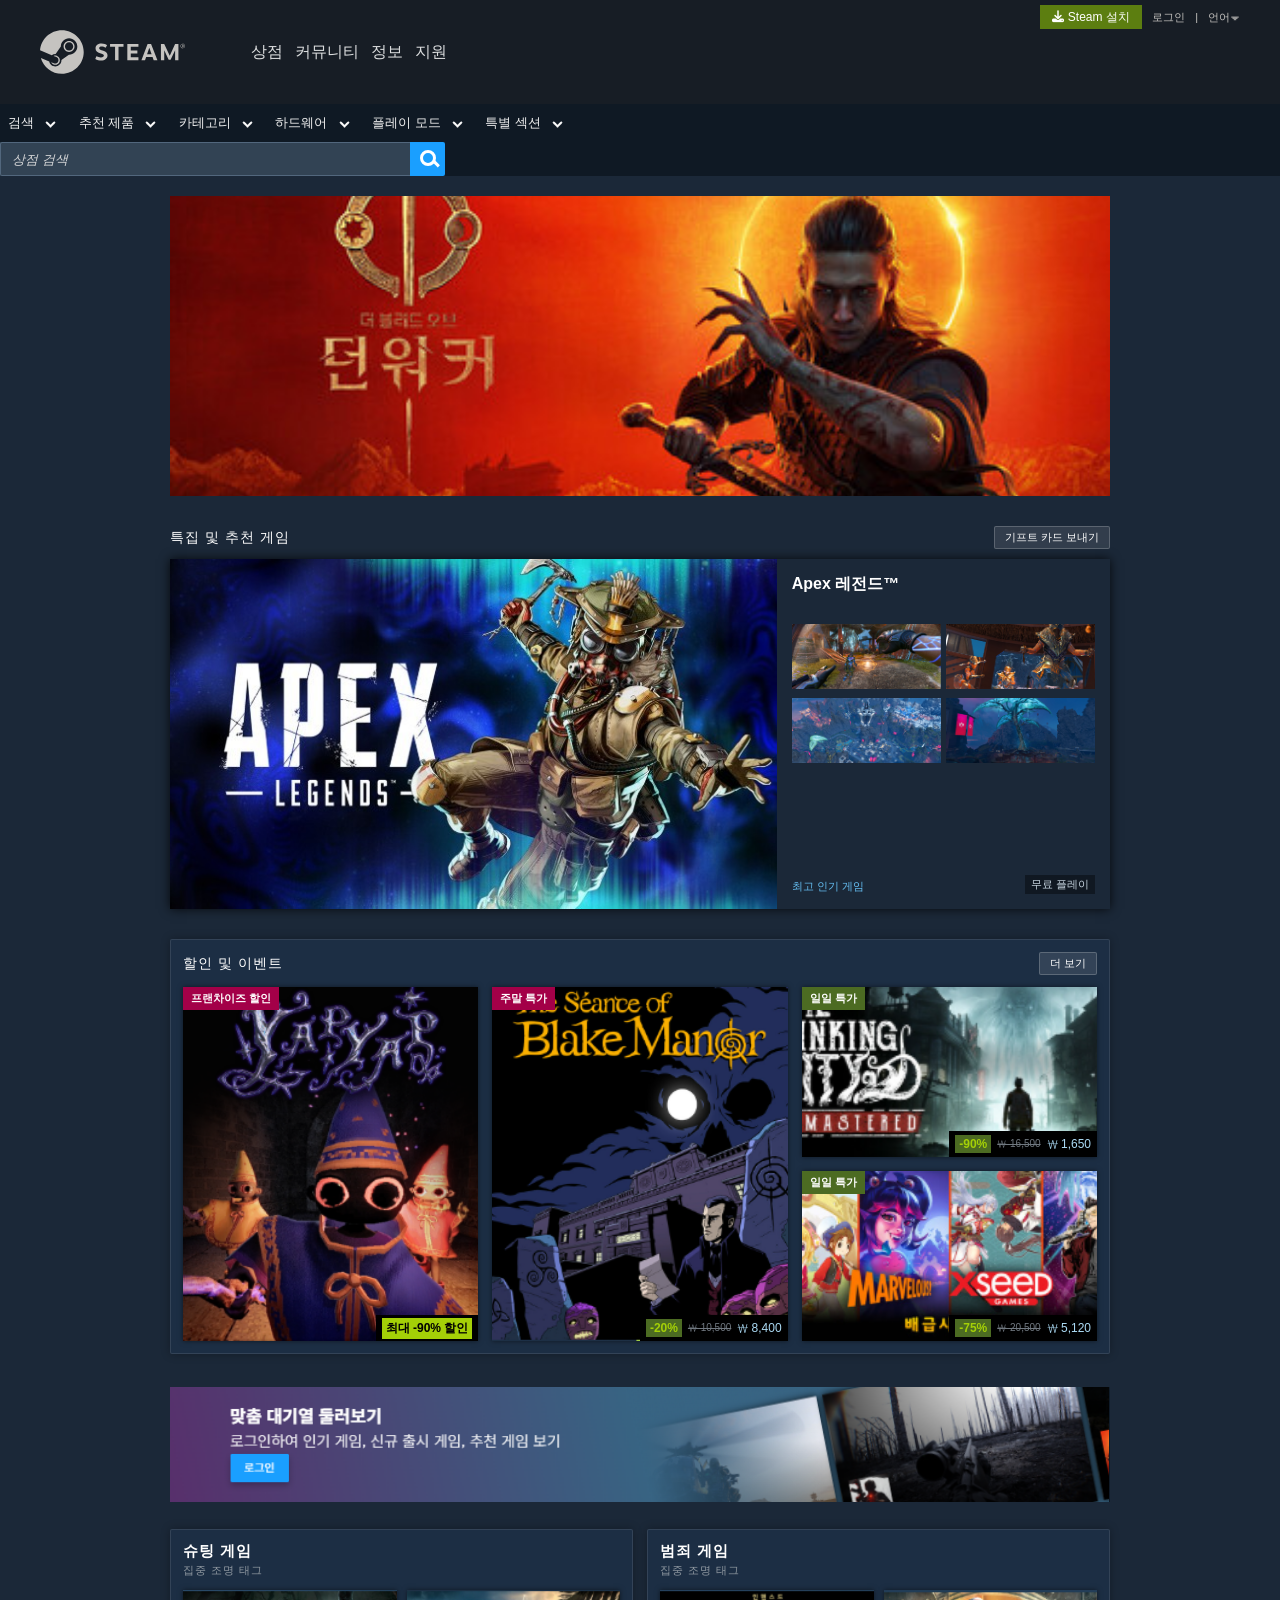
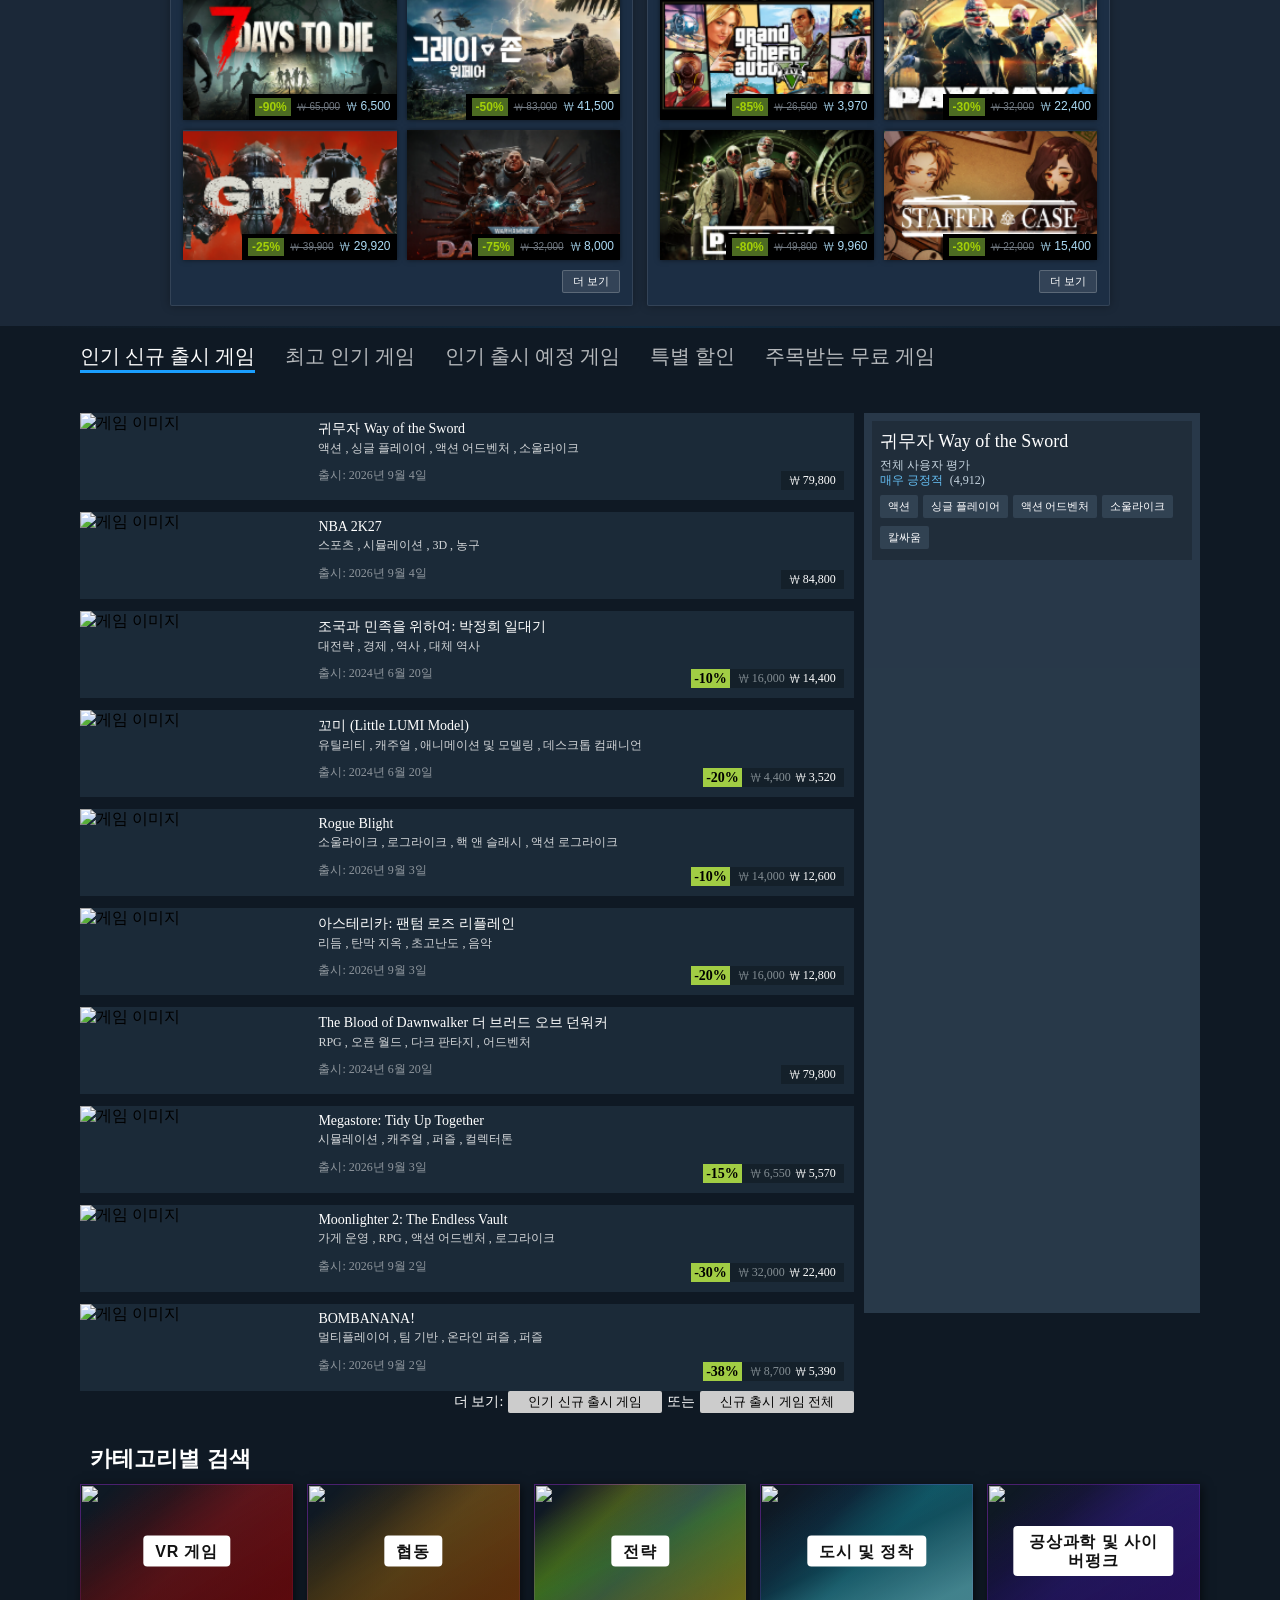
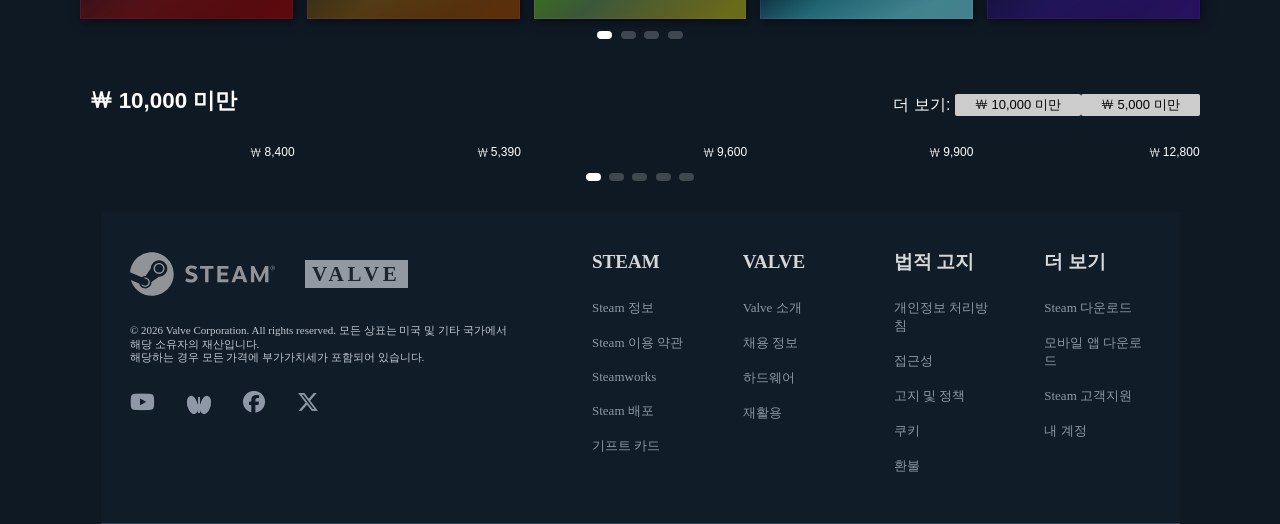
==== commit e18de126: "index html 수정" ====
--- a/index.html
+++ b/index.html
@@ -5,7 +5,7 @@
     <meta name="viewport" content="width=device-width, initial-scale=1.0">
     <title>Steam에 오신 것을 환영합니다</title>
     <link rel="stylesheet" href="css/style.css">
-    <link rel="stylesheet" href="css/test.css">
+    <link rel="stylesheet" href="css/main.css">
     <link rel="stylesheet"
       href="https://cdnjs.cloudflare.com/ajax/libs/font-awesome/6.5.2/css/all.min.css">
 </head>
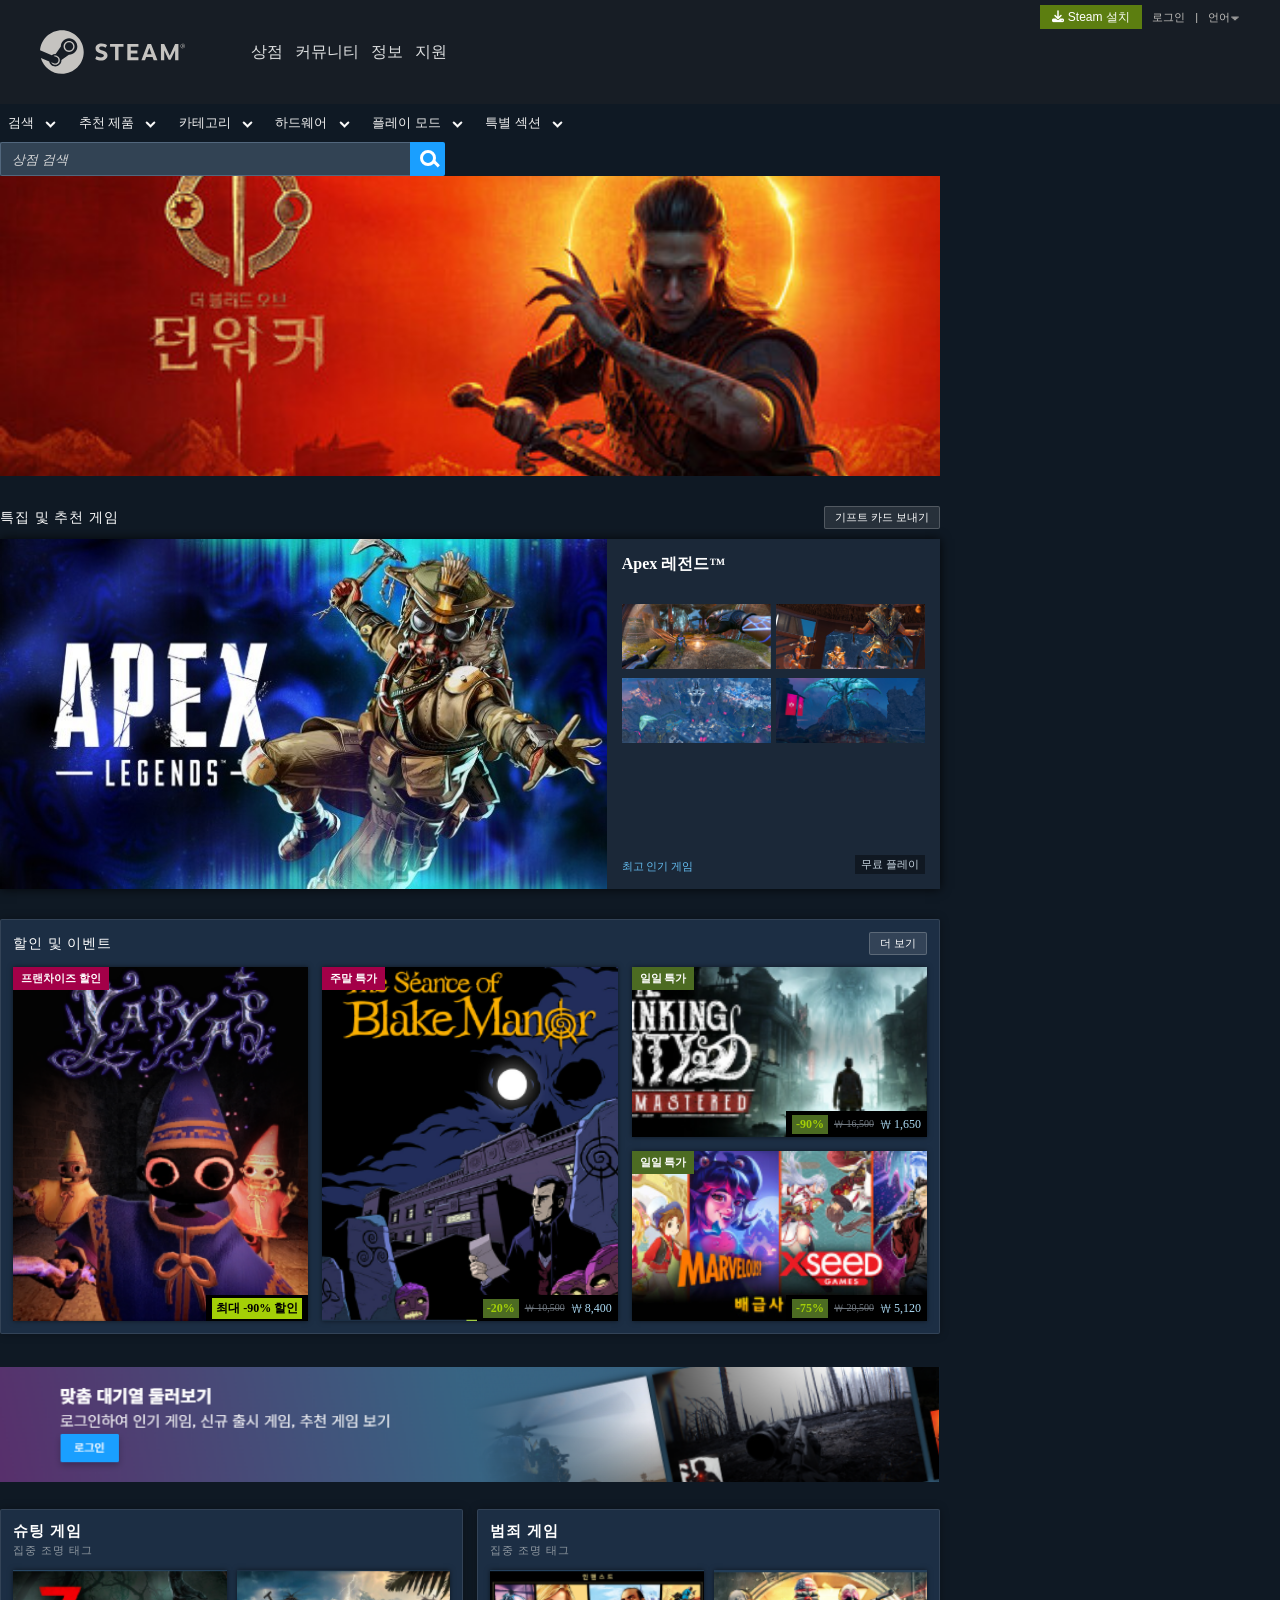
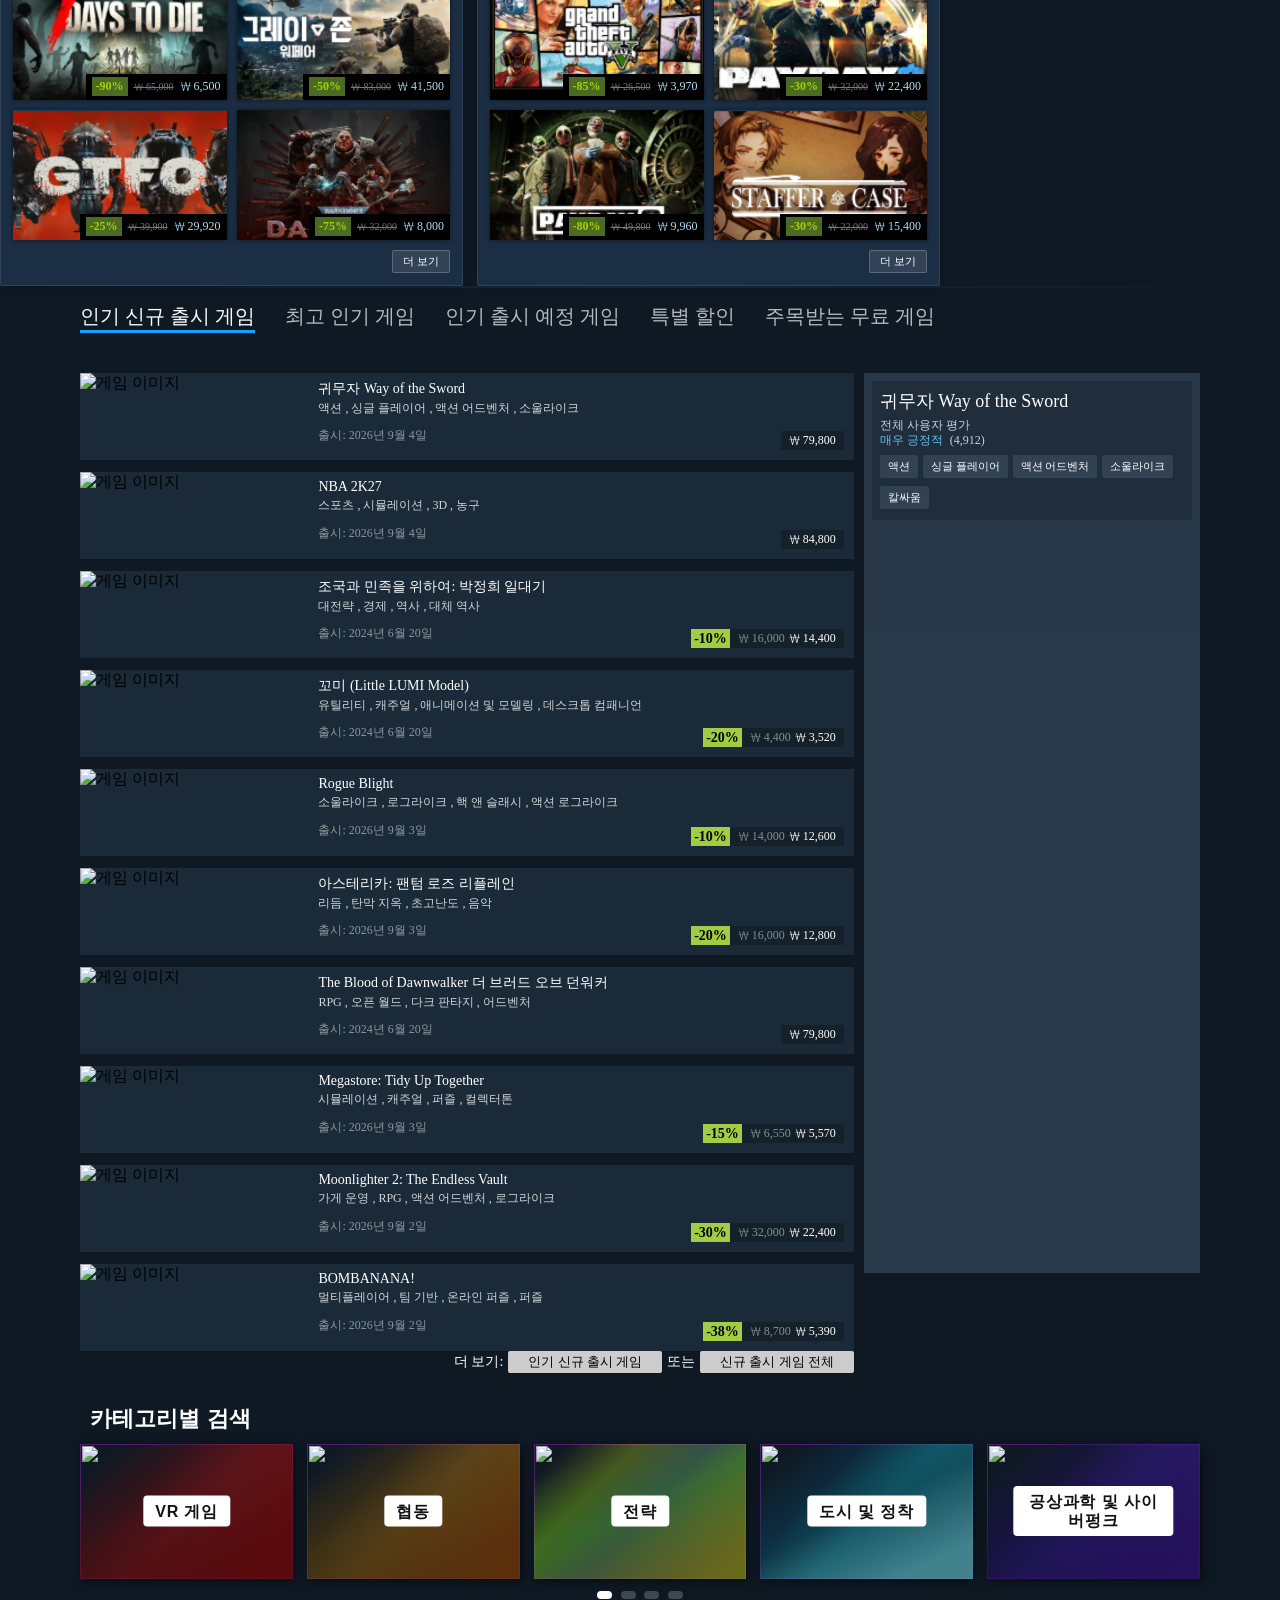
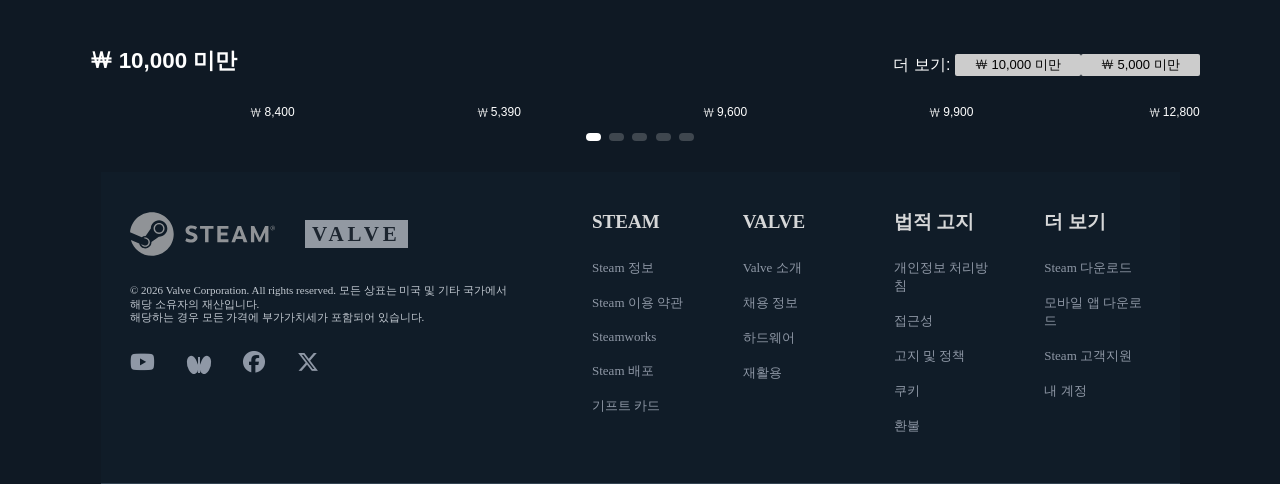
==== commit fa7d35f6: "index 링크 수정" ====
--- a/index.html
+++ b/index.html
@@ -22,8 +22,8 @@
           </label>
 
           <h1 class="logo">
-            <a href="../index.html">
-              <img src="../images/support/logo_steam.svg" alt="로고 이미지" />
+            <a href="index.html">
+              <img src="images/support/logo_steam.svg" alt="로고 이미지" />
             </a>
           </h1>
           <nav class="hd-menu">
@@ -38,7 +38,7 @@
             <div class="menu-wrapper">
               <input type="checkbox" id="sub-store" class="accordion-toggle" />
               <div class="menu-title-row">
-                <a class="menu-main" href="../index.html">상점</a>
+                <a class="menu-main" href="index.html">상점</a>
                 <label for="sub-store" class="arrow-toggle-btn">
                   <span class="arrow-icon">&#9013;</span>
                 </label>
@@ -56,7 +56,7 @@
             <div class="menu-wrapper">
               <input type="checkbox" id="sub-comm" class="accordion-toggle" />
               <div class="menu-title-row">
-                <a class="menu-community" href="community.html">커뮤니티</a>
+                <a class="menu-community" href="pages/community.html">커뮤니티</a>
                 <label for="sub-comm" class="arrow-toggle-btn">
                   <span class="arrow-icon">&#9013;</span>
                 </label>
@@ -71,10 +71,10 @@
               </div>
             </div>
             <div class="menu-wrapper no-dropdown">
-              <a class="menu-about" href="about.html">정보</a>
+              <a class="menu-about" href="pages/about.html">정보</a>
             </div>
             <div class="menu-wrapper no-dropdown">
-              <a class="menu-support" href="support.html">지원</a>
+              <a class="menu-support" href="pages/support.html">지원</a>
             </div>
 
             <div class="sidebar-footer">
--- a/css/style.css
+++ b/css/style.css
@@ -1,1044 +1,220 @@
 :root {
-  --st-header-bg: #171d25;
-  --st-logo-react: #ffffff;
-  --st-nav-bg: #272a33;
-  --st-header-gray: #c5c3c0;
-  --st-gray-text: #969696;
-  --st-lang-opt: #3d4450;
-  --st-lang-opt-hover: #dcdedf;
-  --st-blue: #1a9fff;
-  --st-green-btn: #5c7e10;
-  --st-green-btn-hover: #6c9018;
-  --st-lightgreen: #a1cd44;
-  --st-blue-text: #5eafde;
-  --st-skyblue-btn: #66c0f4;
-  --blue-translucent: #1aa0ff20;
-  --dark-ctn-bg-gradient: linear-gradient(180deg, rgba(0, 0, 0, 0.2) 0%, rgba(0, 0, 0, 0) 100%);
-}
-
-body {
-  margin: 0;
-  padding: 0;
-  box-sizing: border-box;
-  width: 100%;
-  background-color: #0f1924;
-}
-
-a {
-  text-decoration: none;
-}
-
-/* ------------------------------------- */
-/* layout */
-/* ------------------------------------- */
-.bottom-layout {
-  display: flex;
-  flex-direction: column;
-  justify-content: center;
-  align-items: center;
-  width: 100%;
-}
-
-.home-tab-bg {
-  /* background: var(--dark-ctn-bg-gradient); */
-  /* background: var(--light-ctn-bg-gradient); */
-  border-top: 2px solid transparent;
-  border-image: linear-gradient(
-      to right,
-      transparent,
-      var(--blue-translucent) 50%,
-      var(--blue-translucent) 50%,
-      transparent
-    )
-    1;
-}
-
-.home-pagecontent {
-  display: flex;
-  flex-direction: column;
-  max-width: 1300px;
-  width: auto;
-  padding: 15px 50px;
-  margin-left: auto;
-  margin-right: auto;
-}
-
-.hometab-columns {
-  max-width: 1300px;
-  display: flex;
-  min-height: 825px;
-  gap: 10px;
-}
-
-.home-tab {
-  display: flex;
-  gap: 30px;
-  scrollbar-width: none;
-  margin-bottom: 20px;
-}
-
-.tab-content {
-  font-size: 20px;
-  color: var(--st-logo-react);
-  opacity: 0.7;
-  font-weight: 500;
-  background: transparent;
-  display: inline-block;
-  cursor: pointer;
-  margin-bottom: 20px;
-}
-.tab-content.active {
-  border-bottom: 3px solid var(--st-blue);
-  opacity: 1;
-}
-
-.tab-item {
-  display: flex;
-}
-
-/* 왼쪽 전체 */
-.home-tabs-section {
-  width: 66%;
-  flex-grow: 1;
-}
-
-/* a 태그 */
-.home-tap-content {
-  display: flex;
-  flex-direction: column;
-  flex-wrap: nowrap;
-  gap: 12px;
-}
-
-.tab-item {
-  display: flex;
-  width: 100%;
-  height: 87px;
-  background-color: #1b2a38;
-}
-
-.tab-item-img {
-  width: 231px;
-  height: 87px;
-  flex-shrink: 0;
-}
-
-.tab-item-img img {
-  width: 100%;
-  height: 100%;
-  display: block;
-  object-fit: cover;
-}
-
-.tab-item-layout {
-  display: flex;
-  width: 100%;
-  min-width: 0;
-}
-
-.tab-item-content {
-  display: flex;
-  flex-direction: column;
-  gap: 2px;
-  flex: 1 1 auto;
-  min-width: 0;
-}
-
-.tab-item-title {
-  font-size: 14px;
-  color: rgba(255, 255, 255);
-  white-space: nowrap;
-  overflow: visible;
-}
-
-.item-tags {
-  color: rgba(255, 255, 255, 0.8);
-  font-size: 12px;
-  flex: 1 1 auto;
-
-  white-space: nowrap;
-  overflow: hidden;
-  text-overflow: ellipsis;
-}
-
-.tab-item-release-date {
-  color: rgba(255, 255, 255, 0.5);
-  font-size: 12px;
-  flex: 1 1 auto;
-}
-/* 가격 */
-
-.discount-pct {
-  background: var(--st-lightgreen);
-  font-weight: bolder;
-  font-size: 14px;
-  padding: 0 3px;
-}
-
-.discount-prices {
-  padding: 4px;
-  background: rgba(0, 0, 0, 0.25);
-}
-
-.tab-item-price {
-  display: flex;
-  flex-direction: column;
-  gap: 2px;
-  flex: 1 1 auto;
-  min-width: 0;
-  flex-shrink: 0;
-
-  justify-content: flex-end;
-  flex: 0 0 auto;
-  white-space: nowrap;
-  margin: 10px;
-}
-
-.original-price {
-  font-size: 12px;
-  color: #848e94;
-}
-
-.final-price {
-  font-size: 12px;
-  color: #ffffff;
-}
-
-.tab-item-price-layout {
-  position: relative;
-  display: flex;
-  line-height: 15px;
-}
-
-.tab-item-purchase {
-}
-
-.discount-pct {
-  flex: flex;
-  align-items: center;
-  padding: 2px 3px;
-}
-.discount-prices {
-  display: flex;
-  align-items: center;
-
-  flex-direction: row;
-  flex-shrink: 1;
-  padding: 2px 8px;
-  gap: 4px;
-}
-.original-price {
-}
-.final-price {
-}
-
-.tab-item-content {
-  display: flex;
-  flex-direction: column;
-  flex-grow: 1;
-  padding: 7px;
-  gap: 2px;
-}
-
-.tab-item-title {
-}
-
-.item-tags {
-}
-
-.tag {
-}
-
-.tab-item-release-date {
-}
-
-/* 더 보기 bar */
-.see-more-link {
-  display: flex;
-  align-items: center;
-  justify-content: right;
-  flex-wrap: wrap;
-  gap: 5px;
-  color: #fff;
-  font-size: 14px;
-}
-
-.see-more-btn {
-  display: flex;
-  flex-direction: row;
-}
-
-.see-more-btn {
-  background-color: #cccccc;
-  color: black;
-  font-size: 13px;
-  font-weight: 500;
-  border-radius: 2px;
-  padding: 2px 20px;
-  cursor: pointer;
-}
-
-/* right content */
-.home-rightcol {
-  width: 30%;
-  min-width: 0;
-  align-self: stretch;
-}
-
-.tab-preview-container {
-  background: rgba(115, 150, 184, 0.25);
-  position: sticky;
-  top: 46px;
-  width: 100%;
-}
-
-.tab-preview {
-  padding: 8px;
-  /* gap: 6px; */
-  display: flex;
-  flex-direction: column;
-}
-
-.tab-preview-details {
-  padding: 8px;
-  gap: 6px;
-  display: flex;
-  flex-direction: column;
-  background: rgba(0, 0, 0, 0.2);
-}
-.tab-preview-title {
-  display: block;
-  width: 100%;
-  white-space: nowrap;
-  overflow: hidden;
-  text-overflow: ellipsis;
-  font-size: 18px;
-  color: #ffffff;
-}
-
-.tab-review-summary {
-  gap: 0px;
-  line-height: 1;
-}
-
-.review-title {
-  color: #c6d4df;
-  font-size: 12px;
-}
-
-.game-review-summary {
-  color: #66c0f4;
-  font-size: 12px;
-}
-
-.review-users {
-  color: #c6d4df;
-  font-size: 12px;
-}
-
-/* tags */
-.tags {
-  margin-top: 8px;
-  display: flex;
-  gap: 5px;
-  flex-wrap: wrap;
-}
-
-.tags a {
-  line-height: 19px;
-  padding: 2px 8px;
-  margin-bottom: 3px;
-  max-width: 200px;
-  white-space: nowrap;
-  overflow: hidden;
-  text-overflow: ellipsis;
-
-  border-radius: 2px;
-  cursor: pointer;
-  font-size: 11px;
-  color: #fff;
-  background-color: rgba(179, 218, 255, 0.12);
-}
-
-.tab-preview-video {
-  width: 100%;
-  margin-bottom: 6px;
-  aspect-ratio: 16/9;
-}
-
-.tab-screenshots {
-  display: flex;
-  flex-direction: column;
-  gap: 10px;
-}
-
-.screenshot {
-  width: 100%;
-  height: unset;
-  aspect-ratio: 16/9;
-  background-size: cover;
-  background-position: center center;
-}
-
-/* ------------------------------------- */
-/* home padge content */
-/* ------------------------------------- */
-
-.title-grid {
-}
-
-.home-section-title {
-  background-color: unset;
-  color: #ffffff;
-  padding: 0px 0px 10px 0px;
-  flex-wrap: wrap;
-  font-size: 21px;
-}
-
-.content-hub-carousel-ctn {
-  display: flex;
-  flex-direction: column;
-  font-family: "Motiva Sans", Sans-serif;
-  font-weight: normal;
-  position: relative;
-
-  flex: 1;
-  min-width: 0;
-}
-
-.content-hub-carousel-ctn {
-  position: relative;
-}
-
-.arrow {
-  position: absolute;
-  top: 50%;
-  transform: translateY(-50%);
-
-  width: 23px;
-  height: 50px;
-
-  cursor: pointer;
-  z-index: 3;
-
-  display: flex;
-  align-items: center;
-  justify-content: center;
-}
-
-.arrow::after {
-  content: "";
-  width: 23px;
-  height: 50px;
-  background-image: url("https://cdn.fastly.steamstatic.com/store/icons/cut_arrow.svg");
-  background-repeat: no-repeat;
-  background-size: contain;
-  background-position: center;
-}
-
-.arrow.left {
-  left: 0;
-}
-
-.arrow.left::after {
-  transform: rotate(180deg);
-}
-
-.arrow.right {
-  right: 0;
-}
-
-.home-section-title {
-  padding: 0 0 10px 10px;
-  align-items: center;
-  font-size: clamp(1rem, 1.75cqi, 1.5rem);
-  font-family: "Motiva Sans", Sans-serif;
-  font-weight: 600;
-}
-
-.carousel_ctn {
-  display: flex;
-  flex-direction: column;
-}
-
-.store_carousel_ctn {
-  display: flex;
-  gap: 12px;
-  justify-content: space-between;
-  position: relative;
-}
-
-.store_carousel_item {
-  position: relative;
-  display: block;
-  width: 19%;
-  position: relative;
-  max-width: 300px;
-  border-radius: 10px;
-  height: 135px;
-}
-
-.store_carousel_item img {
-  aspect-ratio: 3 / 2;
-  object-fit: cover;
-  width: 100%;
-  height: 100%;
-  display: block;
-  filter: saturate(0.7);
-  box-shadow: 2px 2px 10px rgba(0, 0, 0, 0.6);
-}
-
-.label_ctn {
-  position: absolute;
-  top: 50%;
-  left: 50%;
-  transform: translate(-50%, -50%);
-
-  width: 90%;
-  padding: 1em;
-  text-align: center;
-}
-
-.gradient {
-  position: absolute;
-  inset: 0;
-  top: 0;
-  height: 100%;
-  width: 100%;
-  transition: opacity 0.2s ease-in-out;
-
-  /* background: 
-  linear-gradient(
-    155deg, rgba(0, 0, 0, 0.00) 15.03%, 
-    rgba(14, 59, 74, 0.45) 48.83%, 
-    rgba(88, 155, 165, 0.60) 84.73%), 
-    linear-gradient(135deg, 
-    rgba(0, 0, 0, 0.00) 9.72%, 
-    rgba(11, 74, 115, 0.26) 30.04%, 
-    rgba(23, 217, 238, 0.38) 51.69%,
-    rgba(54, 159, 170, 0.50) 92.99%); */
-}
-
-.store_carousel_item:nth-child(1) .gradient {
-  background:
-    linear-gradient(155deg, rgba(0, 0, 0, 0) 15.03%, rgba(74, 14, 15, 0.45) 48.83%, rgba(61, 8, 9, 0.6) 84.73%),
-    linear-gradient(
-      135deg,
-      rgba(0, 0, 0, 0) 9.72%,
-      rgba(115, 11, 13, 0.26) 30.04%,
-      rgba(238, 23, 27, 0.38) 51.69%,
-      rgba(255, 0, 4, 0.5) 92.99%
-    );
-}
-
-.store_carousel_item:nth-child(2) .gradient {
-  background:
-    linear-gradient(155deg, rgba(0, 0, 0, 0) 15.03%, rgba(74, 55, 14, 0.45) 48.83%, rgba(61, 38, 8, 0.6) 84.73%),
-    linear-gradient(
-      135deg,
-      rgba(0, 0, 0, 0) 9.72%,
-      rgba(115, 75, 11, 0.26) 30.04%,
-      rgba(238, 149, 23, 0.38) 51.69%,
-      rgba(255, 94, 0, 0.5) 92.99%
-    );
-}
-
-.store_carousel_item:nth-child(3) .gradient {
-  background:
-    linear-gradient(155deg, rgba(0, 0, 0, 0) 15.03%, rgba(41, 143, 25, 0.45) 48.83%, rgba(86, 85, 33, 0.6) 84.73%),
-    linear-gradient(
-      135deg,
-      rgba(0, 0, 0, 0) 9.72%,
-      rgba(243, 240, 19, 0.26) 30.04%,
-      rgba(124, 114, 178, 0.38) 51.69%,
-      rgba(251, 255, 0, 0.5) 92.99%
-    );
-}
-
-.store_carousel_item:nth-child(4) .gradient {
-  background:
-    linear-gradient(155deg, rgba(0, 0, 0, 0) 15.03%, rgba(14, 59, 74, 0.45) 48.83%, rgba(88, 155, 165, 0.6) 84.73%),
-    linear-gradient(
-      135deg,
-      rgba(0, 0, 0, 0) 9.72%,
-      rgba(11, 74, 115, 0.26) 30.04%,
-      rgba(23, 217, 238, 0.38) 51.69%,
-      rgba(54, 159, 170, 0.5) 92.99%
-    );
-}
-
-.store_carousel_item:nth-child(5) .gradient {
-  background:
-    linear-gradient(155deg, rgba(0, 0, 0, 0) 15.03%, rgba(22, 14, 74, 0.45) 48.83%, rgba(20, 8, 61, 0.6) 84.73%),
-    linear-gradient(
-      135deg,
-      rgba(0, 0, 0, 0) 9.72%,
-      rgba(41, 16, 101, 0.26) 30.04%,
-      rgba(90, 42, 221, 0.38) 51.69%,
-      rgba(113, 38, 243, 0.5) 92.99%
-    );
-}
-
-.label {
-  display: block;
-  width: fit-content;
-  margin: 0 auto;
-  font-size: 16px;
-  line-height: 19px;
-  font-weight: bold;
-  letter-spacing: 0.1ch;
-  color: #121212;
-  text-transform: uppercase;
-  background: #ffffff;
-  padding: 6px 12px;
-  border-radius: 4px;
-}
-
-/* carousel_thumbs */
-.carousel_thumbs > div {
-  display: inline-block;
-  margin: 12px 2px;
-  width: 15px;
-  height: 8px;
-  border-radius: 6px;
-  transition: background-color 0.2s;
-  background-color: hsla(202, 60%, 100%, 0.2);
-  cursor: pointer;
-}
-
-.carousel_thumbs {
-  min-height: 12px;
-  text-align: center;
-}
-
-.carousel_thumbs > div.focus {
-  background-color: hsla(202, 60%, 100%, 1);
-}
-
-.title-grid {
-  display: flex;
-  flex-direction: row;
-  justify-content: space-between;
-  color: #ffffff;
-}
-
-.title-grid > .see_more_link {
-  display: flex;
-  flex-direction: row;
-  justify-content: center;
-  align-items: center;
-}
-
-/* 그리드 */
-.content-hub-carousel-ctn {
-  max-width: 1300px;
-  margin-left: auto;
-  margin-right: auto;
-  padding: 15px 50px;
-  width: auto;
-
-  position: relative;
-}
-
-.content-hub-carousel-ctn-gird {
-  position: relative;
-}
-
-.carousel_items {
-  gap: 12px;
-  display: flex;
-  flex-direction: row;
-  align-items: center;
-  justify-content: center;
-}
-
-.carousel_items > a {
-  width: 100%;
-  gap: 12px;
-}
-
-.discount_ctn {
-  width: 100%;
-  display: flex;
-  justify-content: flex-end;
-}
-
-.capsule-img-ctn > img {
-  width: 100%;
-  height: auto;
-  max-height: 113%;
-}
-
-.title-grid .see-more-link {
-  gap: 10px;
-}
-/* ------------------------------------- */
-/* footer */
-/* ------------------------------------- */
-
-.about-footer {
-  padding: 40px 20px 48px;
-  border-bottom: 1px solid #334352;
-  background: #101c28;
-  color: #8f98a6;
-}
-
-.about-footer-inner {
-  display: grid;
-  width: min(1020px, 100%);
-  margin: 0 auto;
-  grid-template-columns: 380px 1fr;
-  gap: 82px;
-}
-
-.footer-brand-logos {
-  display: flex;
-  margin-bottom: 28px;
-  align-items: center;
-  gap: 30px;
-}
-
-.footer-brand-logos img {
-  width: 145px;
-  filter: grayscale(1);
-  opacity: 0.72;
-}
-
-.footer-brand-logos strong {
-  display: inline-block;
-  padding: 1px 7px;
-  background: #9299a2;
-  color: #1d2630;
-  font-size: 21px;
-  line-height: 26px;
-  letter-spacing: 4px;
-}
-
-.footer-brand > p {
-  margin: 0 0 25px;
-  color: #c2c9d1;
-  font-size: 11px;
-  line-height: 1.25;
-}
-
-.footer-socials {
-  display: flex;
-  gap: 32px;
-}
-
-.footer-socials a {
-  color: #8f98a6;
-  font-size: 22px;
-  text-decoration: none;
-  transition: color 0.2s ease;
-}
-
-.footer-socials a:hover {
-  color: #fff;
-}
-
-.footer-butterfly-icon {
-  position: relative;
-  display: inline-block;
-  width: 24px;
-  height: 21px;
-  background: linear-gradient(currentColor, currentColor) center / 2px 16px no-repeat;
-  vertical-align: middle;
-}
-
-.footer-butterfly-icon::before,
-.footer-butterfly-icon::after {
-  position: absolute;
-  top: 1px;
-  width: 11px;
-  height: 18px;
-  background: currentColor;
-  content: "";
-}
-
-.footer-butterfly-icon::before {
-  left: 0;
-  border-radius: 75% 35% 70% 40%;
-  transform: rotate(-28deg);
-}
-
-.footer-butterfly-icon::after {
-  right: 0;
-  border-radius: 35% 75% 40% 70%;
-  transform: rotate(28deg);
-}
-
-.footer-links {
-  display: grid;
-  grid-template-columns: repeat(4, 1fr);
-  gap: 45px;
-}
-
-.footer-links > div {
-  display: flex;
-  flex-direction: column;
-  align-items: flex-start;
-}
-
-.footer-links h2 {
-  margin: 0 0 28px;
-  color: #d6d7d8;
-  font-size: 19px;
-  line-height: 1;
-}
-
-.footer-links a {
-  margin-bottom: 17px;
-  color: #8f98a6;
-  font-size: 13px;
-  text-decoration: none;
-}
-
-.footer-links a:last-child {
-  margin-bottom: 0;
-}
-
-.footer-links a:hover {
-  color: #fff;
-}
-
-@media (max-width: 910px) {
-  .about-footer-inner {
-    width: min(620px, 100%);
-    grid-template-columns: 1fr;
-    gap: 55px;
-  }
-
-  .footer-links {
-    grid-template-columns: repeat(2, 1fr);
-    gap: 35px 60px;
-  }
-}
-
-@media (max-width: 560px) {
-  .about-footer {
-    padding-top: 55px;
-    padding-bottom: 55px;
-  }
-
-  .footer-links {
-    grid-template-columns: 1fr;
-  }
-  --st-header-bg: #171d25;
-  --st-logo-react: #ffffff;
-  --st-nav-bg: #192433;
-  --st-header-gray: #c5c3c0;
-  --st-gray-text: #969696;
-  --st-lang-opt: #3d4450;
-  --st-lang-opt-hover: #dcdedf;
-  --st-blue: #1a9fff;
-  --st-green-btn: #5c7e10;
-  --st-green-btn-hover: #6c9018;
-  --st-lightgreen: #a1cd44;
-  --st-blue-text: #5eafde;
-  --st-skyblue-btn: #66c0f4;
+--st-header-bg: #171D25;
+--st-logo-react: #FFFFFF;
+--st-nav-bg: #192433;
+--st-header-gray: #C5C3C0;
+--st-gray-text: #969696;
+--st-lang-opt: #3D4450;
+--st-lang-opt-hover: #DCDEDF;
+--st-blue: #1A9FFF;
+--st-green-btn: #5C7E10;
+--st-green-btn-hover:#6C9018;
+--st-lightgreen: #A1CD44;
+--st-blue-text: #5EAFDE;
+--st-skyblue-btn: #66C0F4;
 }
 * {
-  margin: 0;
-  padding: 0;
-  box-sizing: border-box;
-}
+margin: 0;
+padding: 0;
+box-sizing: border-box;
+}
+
 header {
-  font-family: "Motiva Sans", sans-serif;
-  height: 104px;
-  background-color: var(--st-header-bg);
-  display: flex;
-  justify-content: center;
-  padding: 5px;
+font-family: "Motiva Sans", sans-serif;
+height: 104px;
+background-color: var(--st-header-bg);
+display: flex;
+justify-content: center;
+padding: 5px;
 }
 header a {
-  text-decoration: none;
+text-decoration: none;
 }
 
 .hd-container {
-  display: flex;
-  justify-content: space-between;
-  width: 100%;
+display: flex;
+justify-content: space-between;
+width: 100%;
 }
 .hd-left {
-  display: flex;
-  align-items: center;
-  gap: 60px;
+display: flex;
+align-items: center;
+gap: 60px;
 }
 .menu-icon {
-  display: none;
+display: none;
 }
 .logo img {
-  display: block;
-  width: 144.5px;
+display: block;
+width: 144.5px;
 }
 .hd-menu {
-  display: flex;
-  align-items: center;
+display: flex;
+align-items: center;
 }
 
 /* 메뉴 드롭다운 */
 .menu-wrapper {
-  position: relative;
-  display: inline-block;
-  padding-bottom: 15px;
-  margin-bottom: -15px;
+position: relative;
+display: inline-block;
+padding-bottom: 15px; 
+margin-bottom: -15px;
 }
 .hd-menu .menu-main {
-  display: inline-block;
-}
-.hd-menu a {
-  padding: 0 6px;
-  position: relative;
-  color: var(--st-lang-opt-hover);
-  font-weight: 500;
-  transition: color 0.2s ease;
+display: inline-block;
+}
+.hd-menu a{
+padding: 0 6px;
+position: relative;
+color: var(--st-lang-opt-hover);
+font-weight: 500;
+transition: color 0.2s ease; 
 }
 .hd-menu a::after {
-  content: "";
-  position: absolute;
-  bottom: -3px;
-  left: 6px;
-  right: 6px;
-  height: 3px;
-  background-color: transparent;
-  border-radius: 99px;
+content: "";
+position: absolute;
+bottom: -3px;
+left: 6px;
+right: 6px;
+height: 3px;
+background-color: transparent;
+border-radius: 99px;
 }
 
 /* 활성화 메뉴 외 다른 메뉴 hover */
 .hd-menu a:hover {
-  color: var(--st-logo-react);
+color: var(--st-logo-react);
 }
 
 .menu-dropdown {
-  display: none;
-  position: absolute;
-  top: 25px;
-  left: 0;
-  width: 97px;
-  background-color: var(--st-lang-opt);
-  box-shadow: 0 5px 15px rgba(0, 0, 0, 0.6);
-  z-index: 1000;
+display: none;
+position: absolute;
+top: 25px;                 
+left: 0; 
+width: 97px;              
+background-color: var(--st-lang-opt);
+box-shadow: 0 5px 15px rgba(0, 0, 0, 0.6);
+z-index: 1000;      
 }
 .menu-dropdown a {
-  display: block;
-  padding: 8px 15px;
-  color: var(--st-lang-opt-hover);
-  font-size: 12px;
-  text-decoration: none;
-  white-space: nowrap;
+display: block;
+padding: 8px 15px;
+color: var(--st-lang-opt-hover);
+font-size: 12px;
+text-decoration: none;
+white-space: nowrap;
 }
 .menu-dropdown a:hover {
-  background-color: var(--st-lang-opt-hover);
-  color: var(--st-lang-opt);
+background-color: var(--st-lang-opt-hover); 
+color: var(--st-lang-opt); 
 }
 .menu-wrapper:hover .menu-dropdown {
-  display: block;
+display: block;
 }
 
 .hdr-container {
-  display: flex;
-  gap: 10px;
-  align-items: center;
-  color: var(--st-header-gray);
-  font-size: 11px;
+display: flex;
+gap: 10px;
+align-items: center;
+color: var(--st-header-gray);
+font-size: 11px;
 }
 .st-install-btn {
-  width: 102px;
-  height: 24px;
-  border: none;
-  padding: 3px 12px;
-  background-color: var(--st-green-btn);
-  text-align: center;
-  color: var(--st-logo-react);
-  font-size: 12px;
-  cursor: pointer;
+width: 102px;
+height: 24px;
+border: none;
+padding: 3px 12px;
+background-color: var(--st-green-btn);
+text-align: center;
+color: var(--st-logo-react);
+font-size: 12px;
+cursor: pointer;
 }
 .sign-in {
-  color: var(--st-header-gray);
-  font-size: 11px;
-  transition: color 0.2s ease;
+color: var(--st-header-gray);
+font-size: 11px;
+transition: color 0.2s ease;
 }
 .sign-in:hover {
-  color: var(--st-logo-react);
+color: var(--st-logo-react);
 }
 
 /* 언어 드롭다운 */
 .lang-wrapper {
-  position: relative;
-  display: inline-block;
+position: relative;
+display: inline-block;
 }
 .lang-checkbox {
-  display: none !important;
+display: none !important;
 }
 .lang-btn {
-  border: none;
-  background-color: transparent;
-  color: var(--st-header-gray);
-  font-size: 11px;
-  display: inline-flex;
-  align-items: center;
-  cursor: pointer;
-  user-select: none;
-  white-space: nowrap;
-  transition: color 0.2s ease;
+border: none;
+background-color: transparent;
+color: var(--st-header-gray);
+font-size: 11px;
+display: inline-flex;
+align-items: center;
+cursor: pointer;
+user-select: none;
+white-space: nowrap;
+transition: color 0.2s ease;
 }
 .lang-btn:hover {
-  color: var(--st-logo-react);
+color: var(--st-logo-react);
 }
 .lang-dropdown {
-  display: none;
-  position: absolute;
-  top: 22px;
-  right: 0;
-  width: 257px;
-  height: auto;
-  overflow: visible;
-  background-color: var(--st-lang-opt);
-  box-shadow: 0 5px 15px rgba(0, 0, 0, 0.6);
-  z-index: 999;
+display: none;
+position: absolute;
+top: 22px;
+right: 0;
+width: 257px;
+height: auto;
+overflow: visible;
+background-color: var(--st-lang-opt);
+box-shadow: 0 5px 15px rgba(0, 0, 0, 0.6);
+z-index: 999;
 }
 .lang-dropdown a {
-  display: flex;
-  justify-content: start;
-  align-items: center;
-  padding: 6px 12px;
-  color: var(--st-lang-opt-hover);
-  font-size: 12px;
-  font-weight: 500;
-  text-decoration: none;
-  white-space: nowrap;
+display: flex;
+justify-content: start;
+align-items: center;
+padding: 6px 12px;
+color: var(--st-lang-opt-hover);
+font-size: 12px;
+font-weight: 500;
+text-decoration: none;
+white-space: nowrap;
 }
 .lang-dropdown a:hover {
-  background-color: var(--st-lang-opt-hover);
-  color: var(--st-lang-opt);
+background-color: var(--st-lang-opt-hover);
+color: var(--st-lang-opt);
 }
 .beta-badge {
-  background-color: #ffa500;
-  color: var(--st-header-bg);
-  font-size: 12px;
-  margin-left: 12px;
-  font-weight: 800;
-  text-align: center;
-  letter-spacing: 1px;
-  padding: 3px 9px;
-  border-radius: 3px;
+background-color: #FFA500;
+color: var(--st-header-bg);
+font-size: 12px;
+margin-left: 12px;
+font-weight: 800;
+text-align: center;
+letter-spacing: 1px;
+padding: 3px 9px;
+border-radius: 3px;
 }
 .lang-dropdown .report-link:hover {
-  background-color: var(--st-nav-bg);
-  color: var(--st-logo-react);
-  text-decoration: underline;
+background-color: var(--st-nav-bg);
+color: var(--st-logo-react);
+text-decoration: underline;
 }
 .lang-checkbox:checked + .lang-btn + .lang-dropdown {
-  display: block;
+display: block;
 }
 .lang-checkbox:checked + .lang-btn {
-  color: var(--st-logo-react);
+color: var(--st-logo-react);
 }
 
 .lang-arrow {
-  color: var(--st-gray-text);
-  font-size: 20px;
+color: var(--st-gray-text);
+font-size: 20px;
 }
 
 /* 각 페이지 메뉴 활성화 */
@@ -1046,1555 +222,316 @@
 .pg-community .hd-menu .menu-wrapper .menu-community,
 .pg-about .hd-menu .menu-about,
 .pg-support .hd-menu .menu-support {
-  color: var(--st-blue);
+color: var(--st-blue);     
 }
 
 .pg-store .hd-menu .menu-wrapper .menu-store::after,
 .pg-community .hd-menu .menu-wrapper .menu-community::after,
 .pg-about .hd-menu .menu-about::after,
 .pg-support .hd-menu .menu-support::after {
-  background-color: var(--st-blue);
+background-color: var(--st-blue);
 }
 
 /* 페이지별 헤더 가로폭 조절 */
-.pg-store .hd-container {
-  max-width: 1200px;
-}
-.pg-community .hd-container {
-  max-width: 940px;
-}
-.pg-about .hd-container {
-  max-width: 1200px;
-}
-.pg-support .hd-container {
-  max-width: 940px;
-}
+.pg-store .hd-container { max-width: 1200px; }
+.pg-community .hd-container { max-width: 940px; }
+.pg-about .hd-container { max-width: 1200px; }
+.pg-support .hd-container { max-width: 940px; }
 
 /* 반응형 모바일 메뉴바 관련 */
 .sidebar-toggle {
-  display: none !important;
-}
-.menu-icon-label,
-.mobile-login-wrapper,
+display: none !important; 
+}
+.menu-icon-label, .mobile-login-wrapper, .sidebar-footer {
+display: none;
+}
+
+.accordion-toggle {
+display: none !important;
+}
+.arrow-icon {
+    display: none !important;
+}
+/* ==========================================================================
+  반응형 모바일 구역 (910px 이하) 
+  ========================================================================== */
+@media (max-width: 910px) {
+header {
+height: 62px;
+}
+.hd-container {
+width: 100%;
+height: 100%;
+position: relative;
+display: flex;
+justify-content: center;
+align-items: center;
+padding: 8px;
+}
+.hd-left {
+height: 36px;
+gap: 0;
+width: 100%;
+align-items: center;
+}
+.menu-icon-label {
+display: inline-block !important;
+position: absolute;
+left: 15px;
+top: 50%;
+transform: translateY(-50%);
+cursor: pointer;
+z-index: 10;
+height: 30px;
+}
+.menu-icon {
+display: block !important;
+position: absolute;
+color: var(--st-logo-react);
+font-size: 30px;
+cursor: pointer;
+}
+.hd-right {
+display: none;
+}
+.logo {
+margin: 0 auto;
+}
+.logo img {
+width: 120px;
+filter: brightness(0) invert(1);
+}
+
+.hd-menu {
+display: flex !important;
+flex-direction: column; 
+justify-content: flex-start;
+align-items: stretch;
+position: fixed;
+top: 0;
+left: -300px;
+width: 290px;
+height: 100vh; 
+background-color: var(--st-header-bg);
+box-shadow: 5px 0 15px rgba(0, 0, 0, 0.6);
+z-index: 9999;
+padding: 0;
+transition: left 0.3s cubic-bezier(0.4, 0, 0.2, 1);
+overflow-y: scroll !important;
+overflow-x: hidden;
+}
+
+.hd-menu::-webkit-scrollbar {
+width: 6px !important;
+}
+.hd-menu::-webkit-scrollbar-track {
+background-color: var(--st-header-bg) !important;
+}
+.hd-menu::-webkit-scrollbar-thumb {
+background-color: #3d4450 !important;
+border-radius: 3px !important;
+}
+.hd-menu::-webkit-scrollbar-thumb:hover {
+background-color: #565e6d !important;
+}
+
+.sidebar-toggle:checked ~ .hd-container .hd-menu {
+left: 0;
+}
+.accordion-toggle {
+display: none !important;
+}
+
+.mobile-login-wrapper {
+display: block;
+position: relative;
+width: 100%;
+background-color: var(--st-header-bg);
+border-bottom: 1px solid #232a35;
+transition: background-color 0.2s ease;
+}
+.mobile-login {
+display: block;
+padding: 18px 12px;
+}
+.mobile-login a {
+color: var(--st-header-gray) !important;
+font-size: 20px;
+font-weight: bold;
+padding: 0 !important;
+transition: color 0.2s ease;
+}
+.sidebar-close-btn {
+display: block;
+position: absolute;
+top: 24px;
+right: 20px;
+font-size: 18px;
+color: var(--st-header-gray);
+cursor: pointer;
+line-height: 1;
+transition: color 0.2s ease;
+}
+
+.mobile-login-wrapper:hover {
+background-color: var(--st-lang-opt) !important;
+}
+.mobile-login-wrapper:hover .mobile-login a,
+.mobile-login-wrapper:hover .sidebar-close-btn {
+color: var(--st-logo-react) !important;
+}
+
+.menu-wrapper:hover .menu-dropdown {
+display: none !important;
+}
+
+.menu-wrapper {
+width: 100%;
+position: relative;
+display: block;
+padding-bottom: 0;
+margin-bottom: 0;
+border-bottom: 1px solid #232a35;
+}
+.menu-wrapper.no-dropdown {
+border-bottom: 1px solid #232a35;
+}
+
+.menu-title-row, .menu-wrapper.no-dropdown {
+display: flex !important;
+justify-content: space-between;
+align-items: center;
+width: 100%;
+padding: 18px 24px 18px 12px;
+transition: background-color 0.2s ease;
+cursor: pointer;
+}
+
+.hd-menu .menu-main,
+.hd-menu .menu-community,
+.hd-menu .menu-about,
+.hd-menu .menu-support {
+display: block;
+padding: 0 !important;
+font-size: 20px;
+font-weight: bold;
+color: var(--st-header-gray) !important;
+flex-grow: 1;
+transition: color 0.2s ease;
+}
+.hd-menu a::after {
+display: none !important;
+}
+
+.menu-title-row:hover,
+.menu-wrapper.no-dropdown:hover {
+background-color: var(--st-lang-opt) !important;
+}
+.menu-title-row:hover a,
+.menu-wrapper.no-dropdown:hover a {
+color: var(--st-logo-react) !important;
+}
+
+.accordion-toggle:checked ~ .menu-title-row {
+background-color: #4f5969 !important;
+}
+.accordion-toggle:checked ~ .menu-title-row a {
+color: var(--st-logo-react) !important;
+}
+
+.arrow-toggle-btn {
+display: flex !important;
+align-items: center;
+justify-content: center;
+padding: 0 !important;
+cursor: pointer;
+z-index: 5;
+}
+.arrow-icon {
+display: inline-block !important;
+font-size: 16px !important;
+font-weight: bold;
+color: var(--st-header-gray) !important;
+transition: transform 0.25s ease, color 0.2s ease;
+}
+.menu-title-row:hover .arrow-icon,
+.accordion-toggle:checked ~ .menu-title-row .arrow-icon {
+color: var(--st-logo-react) !important;
+}
+
+.menu-dropdown {
+display: none !important; 
+flex-direction: column;
+position: static !important;
+width: 100% !important;
+background-color: var(--st-header-bg) !important;
+box-shadow: none;
+max-height: 0;
+overflow: hidden;
+transition: max-height 0.3s cubic-bezier(0, 1, 0, 1);
+}
+.menu-dropdown a {
+display: block !important;
+padding: 12px 0 12px 35px !important; 
+color: var(--st-header-gray) !important;
+font-size: 14px !important;
+background-color: transparent !important;
+}
+
+.accordion-toggle:checked ~ .menu-dropdown {
+display: flex !important;
+max-height: 400px;
+background-color: var(--st-lang-opt) !important;
+}
+.accordion-toggle:checked ~ .menu-dropdown a {
+color: var(--st-lang-opt-hover) !important;
+}
+.accordion-toggle:checked ~ .menu-dropdown a:hover {
+background-color: rgba(0, 0, 0, 0.15) !important;
+}
+
+.accordion-toggle:checked ~ .menu-title-row .arrow-icon {
+transform: rotate(180deg);
+}
+
 .sidebar-footer {
-  display: none;
-}
-
-.accordion-toggle {
-  display: none !important;
-}
-.arrow-icon {
-  display: none !important;
-}
-/* ==========================================================================
-   반응형 모바일 구역 (910px 이하) 
-   ========================================================================== */
-@media (max-width: 910px) {
-  header {
-    height: 62px;
-  }
-  .hd-container {
-    width: 100%;
-    height: 100%;
-    position: relative;
-    display: flex;
-    justify-content: center;
-    align-items: center;
-    padding: 8px;
-  }
-  .hd-left {
-    height: 36px;
-    gap: 0;
-    width: 100%;
-    align-items: center;
-  }
-  .menu-icon-label {
-    display: inline-block !important;
-    position: absolute;
-    left: 15px;
-    top: 50%;
-    transform: translateY(-50%);
-    cursor: pointer;
-    z-index: 10;
-    height: 30px;
-  }
-  .menu-icon {
-    display: block !important;
-    position: absolute;
-    color: var(--st-logo-react);
-    font-size: 30px;
-    cursor: pointer;
-  }
-  .hd-right {
-    display: none;
-  }
-  .logo {
-    margin: 0 auto;
-  }
-  .logo img {
-    width: 120px;
-    filter: brightness(0) invert(1);
-  }
-
-  .hd-menu {
-    display: flex !important;
-    flex-direction: column;
-    justify-content: flex-start;
-    align-items: stretch;
-    position: fixed;
-    top: 0;
-    left: -300px;
-    width: 290px;
-    height: 100vh;
-    background-color: var(--st-header-bg);
-    box-shadow: 5px 0 15px rgba(0, 0, 0, 0.6);
-    z-index: 9999;
-    padding: 0;
-    transition: left 0.3s cubic-bezier(0.4, 0, 0.2, 1);
-    overflow-y: scroll !important;
-    overflow-x: hidden;
-  }
-
-  .hd-menu::-webkit-scrollbar {
-    width: 6px !important;
-  }
-  .hd-menu::-webkit-scrollbar-track {
-    background-color: var(--st-header-bg) !important;
-  }
-  .hd-menu::-webkit-scrollbar-thumb {
-    background-color: #3d4450 !important;
-    border-radius: 3px !important;
-  }
-  .hd-menu::-webkit-scrollbar-thumb:hover {
-    background-color: #565e6d !important;
-  }
-
-  .sidebar-toggle:checked ~ .hd-container .hd-menu {
-    left: 0;
-  }
-  .accordion-toggle {
-    display: none !important;
-  }
-
-  .mobile-login-wrapper {
-    display: block;
-    position: relative;
-    width: 100%;
-    background-color: var(--st-header-bg);
-    border-bottom: 1px solid #232a35;
-    transition: background-color 0.2s ease;
-  }
-  .mobile-login {
-    display: block;
-    padding: 18px 12px;
-  }
-  .mobile-login a {
-    color: var(--st-header-gray) !important;
-    font-size: 20px;
-    font-weight: bold;
-    padding: 0 !important;
-    transition: color 0.2s ease;
-  }
-  .sidebar-close-btn {
-    display: block;
-    position: absolute;
-    top: 24px;
-    right: 20px;
-    font-size: 18px;
-    color: var(--st-header-gray);
-    cursor: pointer;
-    line-height: 1;
-    transition: color 0.2s ease;
-  }
-
-  .mobile-login-wrapper:hover {
-    background-color: var(--st-lang-opt) !important;
-  }
-  .mobile-login-wrapper:hover .mobile-login a,
-  .mobile-login-wrapper:hover .sidebar-close-btn {
-    color: var(--st-logo-react) !important;
-  }
-
-  .menu-wrapper:hover .menu-dropdown {
-    display: none !important;
-  }
-
-  .menu-wrapper {
-    width: 100%;
-    position: relative;
-    display: block;
-    padding-bottom: 0;
-    margin-bottom: 0;
-    border-bottom: 1px solid #232a35;
-  }
-  .menu-wrapper.no-dropdown {
-    border-bottom: 1px solid #232a35;
-  }
-
-  .menu-title-row,
-  .menu-wrapper.no-dropdown {
-    display: flex !important;
-    justify-content: space-between;
-    align-items: center;
-    width: 100%;
-    padding: 18px 24px 18px 12px;
-    transition: background-color 0.2s ease;
-    cursor: pointer;
-  }
-
-  .hd-menu .menu-main,
-  .hd-menu .menu-community,
-  .hd-menu .menu-about,
-  .hd-menu .menu-support {
-    display: block;
-    padding: 0 !important;
-    font-size: 20px;
-    font-weight: bold;
-    color: var(--st-header-gray) !important;
-    flex-grow: 1;
-    transition: color 0.2s ease;
-  }
-  .hd-menu a::after {
-    display: none !important;
-  }
-
-  .menu-title-row:hover,
-  .menu-wrapper.no-dropdown:hover {
-    background-color: var(--st-lang-opt) !important;
-  }
-  .menu-title-row:hover a,
-  .menu-wrapper.no-dropdown:hover a {
-    color: var(--st-logo-react) !important;
-  }
-
-  .accordion-toggle:checked ~ .menu-title-row {
-    background-color: #4f5969 !important;
-  }
-  .accordion-toggle:checked ~ .menu-title-row a {
-    color: var(--st-logo-react) !important;
-  }
-
-  .arrow-toggle-btn {
-    display: flex !important;
-    align-items: center;
-    justify-content: center;
-    padding: 0 !important;
-    cursor: pointer;
-    z-index: 5;
-  }
-  .arrow-icon {
-    display: inline-block !important;
-    font-size: 16px !important;
-    font-weight: bold;
-    color: var(--st-header-gray) !important;
-    transition:
-      transform 0.25s ease,
-      color 0.2s ease;
-  }
-  .menu-title-row:hover .arrow-icon,
-  .accordion-toggle:checked ~ .menu-title-row .arrow-icon {
-    color: var(--st-logo-react) !important;
-  }
-
-  .menu-dropdown {
-    display: none !important;
-    flex-direction: column;
-    position: static !important;
-    width: 100% !important;
-    background-color: var(--st-header-bg) !important;
-    box-shadow: none;
-    max-height: 0;
-    overflow: hidden;
-    transition: max-height 0.3s cubic-bezier(0, 1, 0, 1);
-  }
-  .menu-dropdown a {
-    display: block !important;
-    padding: 12px 0 12px 35px !important;
-    color: var(--st-header-gray) !important;
-    font-size: 14px !important;
-    background-color: transparent !important;
-  }
-
-  .accordion-toggle:checked ~ .menu-dropdown {
-    display: flex !important;
-    max-height: 400px;
-    background-color: var(--st-lang-opt) !important;
-  }
-  .accordion-toggle:checked ~ .menu-dropdown a {
-    color: var(--st-lang-opt-hover) !important;
-  }
-  .accordion-toggle:checked ~ .menu-dropdown a:hover {
-    background-color: rgba(0, 0, 0, 0.15) !important;
-  }
-
-  .accordion-toggle:checked ~ .menu-title-row .arrow-icon {
-    transform: rotate(180deg);
-  }
-
-  .sidebar-footer {
-    display: flex !important;
-    flex-direction: column;
-    padding: 6px 12px;
-    flex-grow: 1;
-  }
-  .sf-link {
-    display: flex;
-    align-items: center;
-    height: 42px;
-    color: var(--st-gray-text) !important;
-    font-size: 15px !important;
-    text-decoration: none;
-  }
-  .sf-link:hover {
-    color: var(--st-logo-react) !important;
-  }
-  .sf-link::after {
-    display: none !important;
-  }
-
-  .valve {
-    margin-top: auto !important;
-    padding-top: 40px;
-  }
-  .valve-logo {
-    margin-bottom: 16px;
-    display: block;
-  }
-  .valve-logo img {
-    display: block;
-    width: 100px;
-    height: auto;
-    opacity: 0.6;
-  }
-  .valve-copyright {
-    font-size: 11px;
-    color: var(--st-gray-text);
-    line-height: 1.6;
-  }
-}
-
-/* top/index.html 통합 스타일 */
-#top-content {
-  display: flex;
-  justify-content: center;
-  width: 100%;
-  padding: 20px 0;
-  background: #1b2838;
-  color: #c6d4df;
-  font-family: Arial, Helvetica, sans-serif;
-}
-
-#top-content .steam-container {
-  display: flex;
-  width: min(940px, calc(100% - 32px));
-  flex-direction: column;
-  gap: 30px;
-}
-
-#top-content .section-header {
-  display: flex;
-  align-items: center;
-  justify-content: space-between;
-  margin-bottom: 10px;
-}
-
-#top-content .section-header h2 {
-  color: #fff;
-  font-size: 14px;
-  font-weight: normal;
-  letter-spacing: 1px;
-  text-transform: uppercase;
-}
-
-#top-content .more-btn,
-#top-content .gift-btn {
-  border: 1px solid rgb(255 255 255 / 20%);
-  border-radius: 2px;
-  padding: 3px 10px;
-  background: rgb(255 255 255 / 10%);
-  color: #fff;
-  font-size: 11px;
-  text-decoration: none;
-  cursor: pointer;
-}
-
-#top-content .main-banner,
-#top-content .main-banner img {
-  width: 100%;
-  height: 300px;
-}
-
-#top-content .main-banner img {
-  display: block;
-  object-fit: cover;
-}
-
-#top-content .featured-card {
-  display: flex;
-  height: 350px;
-  background: #0f1922;
-  box-shadow: 0 0 10px rgb(0 0 0 / 80%);
-}
-
-#top-content .card-media {
-  position: relative;
-  flex: 2;
-  overflow: hidden;
-  background: #000;
-}
-
-#top-content .card-media img {
-  width: 100%;
-  height: 350px;
-  object-fit: cover;
-}
-
-#top-content .card-details {
-  display: flex;
-  flex: 1;
-  padding: 15px;
-  flex-direction: column;
-  justify-content: space-between;
-  background: #1b2838;
-}
-
-#top-content .card-details h3 {
-  color: #fff;
-  font-size: 16px;
-}
-
-#top-content .sub-images {
-  display: grid;
-  grid-template-columns: 1fr 1fr;
-  gap: 5px;
-}
-
-#top-content .sub-images .thumb {
-  transform: translateY(-40px);
-}
-
-#top-content .sub-images .thumb img {
-  width: 100%;
-  height: 65px;
-  object-fit: cover;
-}
-
-#top-content .card-status {
-  display: flex;
-  align-items: flex-end;
-  justify-content: space-between;
-}
-
-#top-content .card-status .tag {
-  color: #66c0f4;
-  font-size: 11px;
-}
-
-#top-content .price-info {
-  padding: 2px 6px;
-  background: #101822;
-  color: #c6d4df;
-  font-size: 11px;
-}
-
-#top-content .deals-section,
-#top-content .spotlight-section {
-  border: 1px solid rgb(255 255 255 / 10%);
-  border-radius: 2px;
-  padding: 12px;
-  background: #1c2e44;
-  box-shadow: 0 0 10px rgb(0 0 0 / 30%);
-}
-
-#top-content .deals-section .section-header,
-#top-content .spotlight-section .section-header {
-  margin-bottom: 12px;
-}
-
-#top-content .deals-grid {
-  display: grid;
-  grid-template-columns: repeat(3, 1fr);
-  grid-template-rows: 170px 170px;
-  gap: 14px;
-}
-
-#top-content .deal-card,
-#top-content .item-card {
-  position: relative;
-  overflow: hidden;
-  background: #000;
-  box-shadow: 0 0 5px rgb(0 0 0 / 50%);
-}
-
-#top-content .deal-card.tall {
-  grid-row: span 2;
-}
-#top-content .deal-card.wide {
-  grid-row: span 1;
-}
-
-#top-content .deal-card .thumb,
-#top-content .item-card .thumb {
-  width: 100%;
-  height: 100%;
-}
-
-#top-content .deal-card .thumb img,
-#top-content .item-card .thumb img {
-  display: block;
-  width: 100%;
-  height: 100%;
-  object-fit: cover;
-  transition:
-    transform 0.3s ease,
-    filter 0.3s ease;
-}
-
-#top-content .deal-card:hover .thumb img {
-  transform: scale(1.05);
-  filter: brightness(1.1);
-}
-
-#top-content .queue-banner {
-  cursor: pointer;
-  transition:
-    transform 0.2s ease,
-    box-shadow 0.2s ease;
-}
-
-#top-content .queue-banner:hover {
-  transform: scale(1.02);
-  box-shadow: 0 5px 15px rgb(0 0 0 / 60%);
-}
-
-#top-content .banner-img {
-  display: block;
-  width: 100%;
-  height: auto;
-  transform: translateY(3px);
-}
-
-#top-content .badge {
-  position: absolute;
-  z-index: 2;
-  top: 0;
-  left: 0;
-  padding: 4px 8px;
-  color: #fff;
-  font-size: 11px;
-  font-weight: bold;
-}
-
-#top-content .badge-publisher,
-#top-content .badge-weekend {
-  background: #a30048;
-}
-#top-content .badge-daily {
-  background: #4c6b22;
-}
-
-#top-content .price-bar {
-  position: absolute;
-  z-index: 2;
-  right: 0;
-  bottom: 0;
-  display: flex;
-  height: 26px;
-  align-items: center;
-  justify-content: flex-end;
-  gap: 6px;
-  padding: 0 6px;
-  background: #000;
-  font-size: 11px;
-}
-
-#top-content .price-box {
-  display: flex;
-  align-items: center;
-  gap: 6px;
-}
-
-#top-content .discount {
-  padding: 2px 4px;
-  background: #4c6b22;
-  color: #a4d007;
-  font-size: 12px;
-  font-weight: bold;
-}
-
-#top-content .discount.highlight {
-  background: #a4d007;
-  color: #000;
-}
-
-#top-content .old-price,
-#top-content del {
-  color: #707880;
-  font-size: 10px;
-  text-decoration: line-through;
-}
-
-#top-content .sale-price {
-  color: #acdbf5;
-  font-size: 12px;
-}
-
-#top-content .spotlight-box {
-  display: flex;
-  width: 100%;
-  gap: 14px;
-}
-
-#top-content .spotlight-section {
-  display: flex;
-  flex: 1;
-  flex-direction: column;
-}
-
-#top-content .spotlight-section .section-header h2 {
-  color: #fff;
-  font-size: 15px;
-  font-weight: bold;
-  line-height: 1.2;
-}
-
-#top-content .sub-title {
-  color: #8f98a0;
-  font-size: 11px;
-  font-weight: normal;
-}
-
-#top-content .item-grid {
-  display: grid;
-  grid-template-columns: repeat(2, 1fr);
-  gap: 10px;
-}
-
-#top-content .item-card {
-  height: 130px;
-  cursor: pointer;
-}
-
-#top-content .item-card:hover .thumb img {
-  transform: scale(1.08);
-  filter: brightness(1.15);
-}
-
-#top-content .more-box {
-  display: flex;
-  justify-content: flex-end;
-  margin-top: 10px;
-}
-
-@media (max-width: 700px) {
-  #top-content .featured-card,
-  #top-content .spotlight-box {
-    flex-direction: column;
-  }
-
-  #top-content .featured-card {
-    height: auto;
-  }
-
-  #top-content .card-media,
-  #top-content .card-media img {
-    height: 220px;
-  }
-
-  #top-content .card-details {
-    min-height: 210px;
-  }
-
-  #top-content .deals-grid {
-    grid-template-columns: 1fr 1fr;
-    grid-template-rows: repeat(2, 150px);
-  }
-
-  #top-content .deal-card.tall {
-    grid-row: span 1;
-  }
-}
-
-@media (max-width: 480px) {
-  #top-content {
-    padding: 12px 0;
-  }
-
-  #top-content .steam-container {
-    width: calc(100% - 20px);
-  }
-
-  #top-content .main-banner,
-  #top-content .main-banner img {
-    height: 180px;
-  }
-
-  #top-content .deals-grid {
-    grid-template-columns: 1fr;
-    grid-template-rows: repeat(4, 170px);
-  }
-
-  #top-content .item-grid {
-    grid-template-columns: 1fr 1fr;
-  }
-}
-
-/* about 헤더 이식 스타일 */
-.header-menu-content {
-  display: flex;
-  flex: 1;
-  align-items: center;
-  justify-content: space-between;
-  margin-left: 60px;
-}
-
-.mobile-drawer-login,
-.mobile-drawer-links,
-.mobile-drawer-footer {
-  display: none;
-}
-
-.hd-menu {
-  display: flex;
-  align-items: center;
-}
-
-.hd-menu .menu-main {
-  display: inline-block;
-}
-
-.hd-menu a {
-  position: relative;
-  padding: 0 6px;
-  color: var(--st-lang-opt-hover);
-  font-weight: 500;
-  transition: color 0.2s ease;
-}
-
-.hd-menu a::after {
-  position: absolute;
-  right: 6px;
-  bottom: -3px;
-  left: 6px;
-  height: 3px;
-  border-radius: 99px;
-  background: transparent;
-  content: "";
-}
-
-.hd-menu a:hover {
-  color: var(--st-logo-react);
-}
-
-.menu-dropdown {
-  z-index: 1200;
-  width: 97px;
-  background: var(--st-lang-opt);
-}
-
-.menu-dropdown a {
-  display: block;
-  padding: 8px 15px;
-  color: var(--st-lang-opt-hover);
-  font-size: 12px;
-  white-space: nowrap;
-}
-
-.menu-dropdown a:hover {
-  background: var(--st-lang-opt-hover);
-  color: var(--st-lang-opt);
-}
-
-.menu-wrapper:hover .menu-dropdown {
-  display: block;
-}
-
-.hdr-container {
-  display: flex;
-  align-items: center;
-  gap: 10px;
-}
-
-.lang-dropdown {
-  z-index: 1200;
-}
-
-@media (min-width: 911px) {
-  .pg-main .hd-container {
-    max-width: 1200px;
-  }
-}
-
-@media (max-width: 910px) {
-  header {
-    position: relative;
-    z-index: 1100;
-    height: 62px;
-  }
-
-  .hd-container {
-    position: relative;
-    width: 100%;
-    height: 100%;
-    padding: 8px;
-  }
-
-  .hd-left {
-    width: 100%;
-    height: 36px;
-    gap: 0;
-  }
-
-  .menu-icon {
-    position: absolute;
-    z-index: 2;
-    top: 50%;
-    left: 12px;
-    display: block !important;
-    width: 34px;
-    height: 34px;
-    border: 0;
-    padding: 6px;
-    transform: translateY(-50%);
-    background: transparent;
-    cursor: pointer;
-  }
-
-  .menu-icon span {
-    display: block;
-    width: 100%;
-    height: 3px;
-    margin: 4px 0;
-    border-radius: 2px;
-    background: var(--st-logo-react);
-    transition:
-      transform 0.2s ease,
-      opacity 0.2s ease;
-  }
-
-  header.header--menu-open .menu-icon span:nth-child(1) {
-    transform: translateY(7px) rotate(45deg);
-  }
-  header.header--menu-open .menu-icon span:nth-child(2) {
-    opacity: 0;
-  }
-  header.header--menu-open .menu-icon span:nth-child(3) {
-    transform: translateY(-7px) rotate(-45deg);
-  }
-
-  .header-menu-content {
-    display: none;
-    position: fixed;
-    z-index: 4;
-    top: 0;
-    bottom: 0;
-    left: 0;
-    width: min(277px, 100vw);
-    min-height: 100vh;
-    min-height: 100dvh;
-    margin-left: 0;
-    overflow-y: auto;
-    flex-direction: column;
-    align-items: stretch;
-    border: 1px solid #303641;
-    border-radius: 0 0 4px 0;
-    background: #171a21;
-    box-shadow: 8px 0 22px rgb(0 0 0 / 55%);
-  }
-
-  header.header--menu-open .header-menu-content {
-    display: flex;
-  }
-
-  .hd-menu {
-    order: 2;
-    flex-direction: column;
-    align-items: stretch;
-    padding: 0;
-  }
-
-  .hd-menu > a,
-  .hd-menu .menu-wrapper > a {
-    display: block;
-    min-height: 58px;
-    border-top: 1px solid #080a0e;
-    border-bottom: 1px solid #303641;
-    padding: 17px 42px 16px 11px;
-    color: #d6d7d8;
-    font-size: 18px;
-    font-weight: 700;
-    line-height: 24px;
-  }
-
-  .menu-wrapper {
-    position: relative;
-    display: block;
-    margin-bottom: 0;
-    padding-bottom: 0;
-  }
-
-  .menu-wrapper::after {
-    position: absolute;
-    top: 23px;
-    right: 14px;
-    width: 8px;
-    height: 8px;
-    border-right: 3px solid #aeb4bd;
-    border-bottom: 3px solid #aeb4bd;
-    transform: rotate(45deg);
-    transition: transform 0.2s ease;
-    content: "";
-    pointer-events: none;
-  }
-
-  .menu-wrapper.mobile-dropdown-open::after {
-    transform: translateY(4px) rotate(225deg);
-  }
-  .menu-wrapper:hover .menu-dropdown {
-    display: none;
-  }
-  .menu-wrapper.mobile-dropdown-open .menu-dropdown {
-    display: block;
-  }
-
-  .menu-dropdown {
-    position: static;
-    width: 100%;
-    background: #10141b;
-    box-shadow: none;
-  }
-
-  .menu-dropdown a {
-    padding: 9px 20px;
-  }
-
-  .hd-right,
-  .hdr-container,
-  .lang-wrapper {
-    display: contents;
-  }
-
-  .hdr-container > .st-install-btn,
-  .hdr-container > .sign-in,
-  .hdr-container > span,
-  .lang-btn {
-    display: none;
-  }
-
-  .lang-dropdown {
-    position: static;
-    order: 4;
-    width: auto;
-    max-height: 45vh;
-    margin: 0 11px 12px;
-    overflow-y: auto;
-  }
-
-  .mobile-drawer-login {
-    display: block;
-    order: 1;
-    min-height: 55px;
-    border-bottom: 1px solid #080a0e;
-    padding: 15px 11px;
-    color: #d6d7d8;
-    font-size: 18px;
-    font-weight: 700;
-    line-height: 24px;
-  }
-
-  .mobile-drawer-links {
-    display: flex;
-    order: 3;
-    padding: 7px 11px 0;
-    flex-direction: column;
-  }
-
-  .mobile-drawer-links a,
-  .mobile-drawer-links label {
-    display: block;
-    padding: 11px 0;
-    color: #8f98a6;
-    font-size: 14px;
-    line-height: 20px;
-    cursor: pointer;
-  }
-
-  .mobile-drawer-footer {
-    display: block;
-    order: 5;
-    margin-top: auto;
-    padding: 24px 11px 20px;
-    color: #8f98a6;
-    font-size: 10px;
-    line-height: 15px;
-  }
-
-  .mobile-drawer-footer p {
-    margin: 0;
-  }
-  .mobile-drawer-footer a {
-    color: #8f98a6;
-  }
-  .mobile-drawer-footer span {
-    padding: 0 3px;
-  }
-  .valve-wordmark {
-    display: inline-block;
-    margin-bottom: 11px;
-    padding: 2px 7px;
-    background: #6b727d;
-    color: #1b1e24;
-    font-size: 20px;
-    line-height: 24px;
-    letter-spacing: 4px;
-  }
-}
-
-/* about nav 이식 스타일 */
-.nav {
-  position: sticky;
-  top: 0;
-  z-index: 1000;
-  display: flex;
-  height: 48px;
-  align-items: center;
-  padding: 0 max(20px, calc((100% - 1200px) / 2));
-  overflow: visible;
-  background: #1b2838;
-  box-shadow: 0 1px 4px rgb(0 0 0 / 35%);
-  transition: transform 0.25s ease;
-}
-
-.nav.nav--hidden {
-  transform: translateY(-100%);
-}
-.nav-menu {
-  display: flex;
-  min-width: 0;
-  align-items: center;
-  gap: 4px;
-  flex-shrink: 0;
-}
-.nav-button {
-  flex-shrink: 0;
-  border: 0;
-  padding: 10px 8px;
-  background: transparent;
-  color: #f1f1f1;
-  font-size: 13px;
-  white-space: nowrap;
-  cursor: pointer;
-}
-.nav-button[hidden] {
-  display: none;
-}
-.nav-button img {
-  display: inline-block;
-  width: 16px;
-  height: 12px;
-  margin-left: 5px;
-  vertical-align: middle;
-  object-fit: contain;
-  transition: transform 0.2s ease;
-}
-.nav-button:hover img {
-  transform: translateY(2px);
-}
-.nav-button.mega-menu-active {
-  color: var(--st-blue);
-}
-.nav-button.mega-menu-active::after {
-  display: block;
-  height: 3px;
-  margin-top: 5px;
-  background: var(--st-blue);
-  content: "";
-}
-
-.mega-menu {
-  display: none;
-  position: absolute;
-  top: 48px;
-  right: 0;
-  left: 0;
-  min-height: 250px;
-  padding: 14px max(20px, calc((100% - 1216px) / 2)) 24px;
-  background: #182838;
-  box-shadow: 0 12px 22px rgb(0 0 0 / 30%);
-  color: #d6d7d8;
-}
-.mega-menu.mega-menu-open {
-  display: block;
-}
-.mega-menu a {
-  color: #d6d7d8;
-  text-decoration: none;
-}
-.mega-menu a:hover {
-  color: #fff;
-}
-.mega-menu-inner {
-  width: 100%;
-  max-width: 1216px;
-  margin: 0 auto;
-}
-.mega-heading {
-  display: block;
-  margin-bottom: 8px;
-  color: #68798a;
-  font-size: 12px;
-}
-
-.search-mega-layout {
-  display: grid;
-  grid-template-columns: 306px 454px 180px 180px;
-  gap: 20px;
-}
-.search-link-list {
-  padding: 8px 16px;
-  background: #213247;
-}
-.search-link-list a {
-  display: block;
-  padding: 9px 0;
-  border-bottom: 1px solid rgb(255 255 255 / 5%);
-  font-size: 13px;
-}
-.search-link-list strong,
-.search-link-list small {
-  display: block;
-}
-.search-link-list small {
-  margin-top: 3px;
-  color: #8f98a6;
-  font-size: 11px;
-}
-.search-feature-cards {
-  display: grid;
-  gap: 10px;
-}
-.feature-card {
-  position: relative;
-  isolation: isolate;
-  display: grid;
-  min-height: 92px;
-  place-items: center;
-  overflow: hidden;
-  background: #223449;
-}
-.feature-collage {
-  position: absolute;
-  top: 50%;
-  left: 50%;
-  display: grid;
-  width: 120%;
-  grid-template-columns: repeat(3, minmax(0, 1fr));
-  gap: 6px;
-  transform: translate(-50%, -50%) rotate(-12deg);
-  pointer-events: none;
-}
-.feature-collage img {
-  display: block;
-  width: 100%;
-  aspect-ratio: 460 / 215;
-  object-fit: cover;
-}
-.feature-card::after {
-  position: absolute;
-  inset: 0;
-  background: linear-gradient(to bottom, rgb(91 78 118 / 65%), rgb(186 78 210 / 60%) 50%, rgb(186 78 210 / 85%));
-  opacity: 1;
-  transition: opacity 0.3s ease;
-  pointer-events: none;
-  content: "";
-}
-.feature-card:hover::after,
-.feature-card:focus-visible::after {
-  opacity: 0;
-}
-.feature-card span {
-  position: relative;
-  z-index: 1;
-  padding: 13px 16px;
-  background: #fff;
-  color: #17202d;
-  font-size: 14px;
-  font-weight: 700;
-}
-.search-column {
-  display: flex;
-  padding: 8px 10px;
-  flex-direction: column;
-  gap: 10px;
-  font-size: 13px;
-}
-.search-column strong {
-  margin-bottom: 5px;
-  color: #68798a;
-  font-size: 11px;
-}
-
-.recommend-mega-layout {
-  display: grid;
-  grid-template-columns: 458px 474px 240px;
-  gap: 8px;
-}
-.game-row {
-  display: grid;
-  height: 56px;
-  margin-bottom: 10px;
-  grid-template-columns: 148px 1fr;
-  background: #35465a;
-}
-.game-art {
-  display: grid;
-  overflow: hidden;
-  place-items: center;
-  background-position: center;
-  background-size: cover;
-  color: #fff;
-  font-size: 17px;
-  font-weight: 800;
-}
-.game-one .game-art {
-  background-image: url("https://shared.fastly.steamstatic.com/store_item_assets/steam/apps/578080/14f42ab797699a9c9f137fda66582d8776da4330/capsule_231x87.jpg");
-}
-.game-two .game-art {
-  background-image: url("https://shared.fastly.steamstatic.com/store_item_assets/steam/apps/2638890/4aa8bcfcb20173a0250f03ee15473abece15f6b0/capsule_231x87.jpg");
-}
-.game-three .game-art {
-  background-image: url("https://shared.fastly.steamstatic.com/store_item_assets/steam/apps/3321460/b785d3a4f8329ce63ff864c862ac5a40bb79c3fe/capsule_231x87_koreana.jpg");
-}
-.game-row b {
-  display: flex;
-  padding: 9px 10px;
-  flex-direction: column;
-  font-size: 13px;
-}
-.game-row small {
-  margin-top: 3px;
-  color: #ccd6e0;
-  font-size: 11px;
-}
-.game-row em {
-  padding: 3px 6px;
-  background: #4c6b22;
-  color: #a4d007;
-  font-style: normal;
-}
-.game-row s {
-  color: #73808c;
-}
-.discovery-card {
-  position: relative;
-  min-height: 188px;
-  padding: 32px 30px 20px 70px;
-  background: #202d3d url("https://cdn.fastly.steamstatic.com/store/labs/main/images/personal_calendar_menu_bg.png")
-    center / cover no-repeat;
-}
-.calendar-icon {
-  position: absolute;
-  top: 32px;
-  left: 20px;
-  font-size: 32px;
-}
-.discovery-card strong,
-.discovery-card p {
-  display: block;
-}
-.discovery-card p {
-  color: #a5adb7;
-  font-size: 12px;
-  line-height: 18px;
-}
-.discovery-card b {
-  display: inline-block;
-  margin-top: 10px;
-  padding: 11px 18px;
-  background: var(--st-blue);
-  color: #fff;
-  font-size: 13px;
-}
-.recommend-links {
-  display: flex;
-  padding: 8px 12px;
-  flex-direction: column;
-  gap: 11px;
-  font-size: 13px;
-}
-
-.category-cards {
-  display: grid;
-  grid-template-columns: repeat(6, 1fr);
-  gap: 12px;
-}
-.category-card {
-  position: relative;
-  display: grid;
-  height: 100px;
-  place-items: center;
-  overflow: hidden;
-  border-radius: 10px;
-  background-position: center;
-  background-size: cover;
-}
-.category-card span {
-  padding: 8px 10px;
-  background: #fff;
-  color: #111820;
-  font-size: 14px;
-  font-weight: 700;
-  text-align: center;
-}
-.category-card.story-rich {
-  background-image: url("https://store.fastly.steamstatic.com/categories/image/category/story_rich?cc=KR&l=koreana");
-}
-.category-card.science-fiction {
-  background-image: url("https://store.fastly.steamstatic.com/categories/image/category/science_fiction?cc=KR&l=koreana");
-}
-.category-card.adventure {
-  background-image: url("https://store.fastly.steamstatic.com/categories/image/category/adventure?cc=KR&l=koreana");
-}
-.category-card.strategy {
-  background-image: url("https://store.fastly.steamstatic.com/categories/image/category/strategy?cc=KR&l=koreana");
-}
-.category-card.anime {
-  background-image: url("https://store.fastly.steamstatic.com/categories/image/category/anime?cc=KR&l=koreana");
-}
-.category-card.rpg {
-  background-image: url("https://store.fastly.steamstatic.com/categories/image/category/rpg?cc=KR&l=koreana");
-}
-.tag-row {
-  display: flex;
-  margin: 8px 0 16px;
-  gap: 7px;
-  flex-wrap: wrap;
-}
-.tag-row a {
-  padding: 3px 12px;
-  border-radius: 2px;
-  background: #13527b;
-  color: var(--st-skyblue-btn);
-  font-size: 11px;
-}
-.tag-row .all-tags {
-  margin-left: auto;
-  background: transparent;
-  color: var(--st-blue);
-  font-size: 13px;
-}
-.category-columns {
-  display: grid;
-  grid-template-columns: repeat(7, 1fr);
-  gap: 20px;
-}
-.category-columns > div {
-  display: flex;
-  flex-direction: column;
-  gap: 9px;
-}
-.category-columns a {
-  font-size: 12px;
-}
-
-.hardware-menu-content,
-.play-mode-content,
-.special-menu-content {
-  display: grid;
-  grid-template-columns: minmax(0, 1fr) minmax(180px, 256px);
-  gap: 20px;
-  align-items: start;
-}
-.hardware-cards {
-  display: grid;
-  grid-template-columns: repeat(3, 1fr);
-  gap: 10px;
-}
-.hardware-card {
-  display: flex;
-  height: 178px;
-  padding: 15px;
-  flex-direction: column;
-  align-items: center;
-  justify-content: flex-end;
-  border-radius: 3px;
-}
-.deck-card {
-  background: linear-gradient(#ffd4d4, #ff858b);
-}
-.machine-card {
-  background: linear-gradient(#dff4ff, #91d1f2);
-}
-.frame-card {
-  background: linear-gradient(#efffd9, #a8d95d);
-}
-.hardware-product-art {
-  display: block;
-  width: 80%;
-  height: 105px;
-  margin-bottom: 4px;
-  background-position: center;
-  background-repeat: no-repeat;
-  background-size: contain;
-}
-.deck-art {
-  background-image: url("https://store.fastly.steamstatic.com/public/images/applications/store/steam_deck.png");
-}
-.machine-art {
-  background-image: url("https://store.fastly.steamstatic.com/public/images/applications/store/steam_machine.png");
-}
-.frame-art {
-  background-image: url("https://store.fastly.steamstatic.com/public/images/applications/store/steam_frame.png");
-}
-.hardware-card > strong {
-  padding: 12px 16px;
-  border-radius: 3px;
-  background: #fff;
-  color: #0e151d;
-  font-size: 14px;
-}
-.hardware-links,
-.play-mode-links {
-  display: flex;
-  padding: 0 10px;
-  flex-direction: column;
-  gap: 16px;
-  font-size: 13px;
-}
-.play-mode-cards {
-  display: grid;
-  grid-template-columns: repeat(6, 1fr);
-  grid-template-rows: repeat(2, 87px);
-  gap: 4px;
-}
-.play-mode-cards a,
-.special-cards a {
-  display: flex;
-  min-height: 87px;
-  align-items: center;
-  justify-content: center;
-  gap: 13px;
-  background: linear-gradient(#4ba9df, #3f79d4);
-  color: #fff;
-}
-.play-mode-cards a:nth-child(-n + 3) {
-  grid-column: span 2;
-}
-.play-mode-cards a:nth-child(n + 4) {
-  grid-column: span 3;
-}
-.play-mode-cards i,
-.special-cards i {
-  font-size: 34px;
-}
-.play-mode-cards strong,
-.special-cards strong {
-  font-size: 14px;
-}
-.special-menu-content {
-  grid-template-columns: 680px 1fr;
-}
-.special-cards {
-  display: grid;
-  grid-template-columns: 1fr 1fr;
-  gap: 4px;
-}
-.special-cards a:last-child {
-  grid-column: 1 / -1;
-}
-.special-links {
-  display: grid;
-  padding-left: 16px;
-  grid-template-columns: 1fr 1fr;
-  gap: 55px;
-}
-.special-links > div {
-  display: flex;
-  flex-direction: column;
-  gap: 14px;
-}
-.special-links a {
-  font-size: 13px;
-}
-.special-links hr {
-  width: 100%;
-  margin: -3px 0 0;
-  border: 0;
-  border-top: 1px solid #526171;
-}
-
-.search-area {
-  display: flex;
-  flex: 0 0 auto;
-  margin-left: auto;
-}
-#search-input {
-  width: min(445px, 32vw);
-  min-width: 150px;
-  height: 34px;
-  border: 1px solid #52677d;
-  border-right: 0;
-  border-radius: 2px 0 0 2px;
-  padding: 0 11px;
-  outline: 0;
-  background: #324354;
-  color: #fff;
-  font-size: 13px;
-  font-style: italic;
-}
-#search-input::placeholder {
-  color: #d6d7d8;
-}
-#search-input:focus {
-  border-color: var(--st-skyblue-btn);
-}
-.search {
-  position: relative;
-  width: 35px;
-  height: 34px;
-  border: 0;
-  border-radius: 0 2px 2px 0;
-  background: var(--st-blue);
-  cursor: pointer;
-}
-.search::before {
-  position: absolute;
-  top: 8px;
-  left: 10px;
-  width: 10px;
-  height: 10px;
-  border: 3px solid #fff;
-  border-radius: 50%;
-  content: "";
-}
-.search::after {
-  position: absolute;
-  top: 20px;
-  left: 22px;
-  width: 8px;
-  height: 3px;
-  transform: rotate(45deg);
-  background: #fff;
-  content: "";
-}
-
-@media (max-width: 910px) {
-  .nav {
-    height: 42px;
-    padding: 0 12px;
-  }
-  .nav-menu {
-    width: 100%;
-    overflow: hidden;
-  }
-  .nav-button {
-    padding: 10px 6px;
-    font-size: 12px;
-  }
-  .search-area {
-    display: none;
-  }
-  .mega-menu {
-    display: none !important;
-  }
-}
+display: flex !important;
+flex-direction: column;
+padding: 6px 12px;
+flex-grow: 1;
+}
+.sf-link {
+display: flex;
+align-items: center;
+height: 42px;
+color: var(--st-gray-text) !important;
+font-size: 15px !important;
+text-decoration: none;
+}
+.sf-link:hover {
+color: var(--st-logo-react) !important;
+}
+.sf-link::after {
+display: none !important;
+}
+
+.valve {
+margin-top: auto !important; 
+padding-top: 40px;
+}
+.valve-logo {
+margin-bottom: 16px;
+display: block;
+}
+.valve-logo img {
+display: block;
+width: 100px;
+height: auto;
+opacity: 0.6;
+}
+.valve-copyright {
+font-size: 11px;
+color: var(--st-gray-text);
+line-height: 1.6;
+}
+}
--- a/css/main.css
+++ b/css/main.css
@@ -0,0 +1,2037 @@
+:root {
+  --blue-translucent: #1aa0ff20;
+  --dark-ctn-bg-gradient: linear-gradient(180deg, rgba(0, 0, 0, 0.2) 0%, rgba(0, 0, 0, 0) 100%);
+}
+
+body {
+  margin: 0;
+  padding: 0;
+  box-sizing: border-box;
+  width: 100%;
+  background-color: #0f1924;
+}
+
+a {
+  text-decoration: none;
+}
+
+/* ------------------------------------- */
+/* layout */
+/* ------------------------------------- */
+
+.bottom-layout {
+  display: flex;
+  flex-direction: column;
+  justify-content: center;
+  align-items: center;
+  width: 100%;
+}
+
+.home-tab-bg {
+  /* background: var(--dark-ctn-bg-gradient); */
+  /* background: var(--light-ctn-bg-gradient); */
+  border-top: 2px solid transparent;
+  border-image: linear-gradient(
+      to right,
+      transparent,
+      var(--blue-translucent) 50%,
+      var(--blue-translucent) 50%,
+      transparent
+    )
+    1;
+}
+.home-pagecontent {
+  display: flex;
+  flex-direction: column;
+  max-width: 1300px;
+  width: auto;
+  padding: 15px 50px;
+  margin-left: auto;
+  margin-right: auto;
+}
+.hometab-columns {
+  max-width: 1300px;
+  display: flex;
+  min-height: 825px;
+  gap: 10px;
+}
+
+.home-tab {
+  display: flex;
+  gap: 30px;
+  scrollbar-width: none;
+  margin-bottom: 20px;
+}
+
+.tab-content {
+  font-size: 20px;
+  color: var(--st-logo-react);
+  opacity: 0.7;
+  font-weight: 500;
+  background: transparent;
+  display: inline-block;
+  cursor: pointer;
+  margin-bottom: 20px;
+}
+.tab-content.active {
+  border-bottom: 3px solid var(--st-blue);
+  opacity: 1;
+}
+
+.tab-item {
+  display: flex;
+}
+
+/* 왼쪽 전체 */
+.home-tabs-section {
+  width: 66%;
+  flex-grow: 1;
+}
+
+/* a 태그 */
+.home-tap-content {
+  display: flex;
+  flex-direction: column;
+  flex-wrap: nowrap;
+  gap: 12px;
+}
+
+.tab-item {
+  display: flex;
+  width: 100%;
+  height: 87px;
+  background-color: #1b2a38;
+}
+
+.tab-item-img {
+  width: 231px;
+  height: 87px;
+  flex-shrink: 0;
+}
+
+.tab-item-img img {
+  width: 100%;
+  height: 100%;
+  display: block;
+  object-fit: cover;
+}
+
+.tab-item-layout {
+  display: flex;
+  width: 100%;
+  min-width: 0;
+}
+
+.tab-item-content {
+  display: flex;
+  flex-direction: column;
+  gap: 2px;
+  flex: 1 1 auto;
+  min-width: 0;
+}
+
+.tab-item-title {
+  font-size: 14px;
+  color: rgba(255, 255, 255);
+  white-space: nowrap;
+  overflow: visible;
+}
+
+.item-tags {
+  color: rgba(255, 255, 255, 0.8);
+  font-size: 12px;
+  flex: 1 1 auto;
+
+  white-space: nowrap;
+  overflow: hidden;
+  text-overflow: ellipsis;
+}
+
+.tab-item-release-date {
+  color: rgba(255, 255, 255, 0.5);
+  font-size: 12px;
+  flex: 1 1 auto;
+}
+/* 가격 */
+
+.discount-pct {
+  background: var(--st-lightgreen);
+  font-weight: bolder;
+  font-size: 14px;
+  padding: 0 3px;
+}
+
+.discount-prices {
+  padding: 4px;
+  background: rgba(0, 0, 0, 0.25);
+}
+
+.tab-item-price {
+  display: flex;
+  flex-direction: column;
+  gap: 2px;
+  flex: 1 1 auto;
+  min-width: 0;
+  flex-shrink: 0;
+
+  justify-content: flex-end;
+  flex: 0 0 auto;
+  white-space: nowrap;
+  margin: 10px;
+}
+
+.original-price {
+  font-size: 12px;
+  color: #848e94;
+}
+
+.final-price {
+  font-size: 12px;
+  color: #ffffff;
+}
+
+.tab-item-price-layout {
+  position: relative;
+  display: flex;
+  line-height: 15px;
+}
+
+.tab-item-purchase {
+}
+
+.discount-pct {
+  flex: flex;
+  align-items: center;
+  padding: 2px 3px;
+}
+.discount-prices {
+  display: flex;
+  align-items: center;
+
+  flex-direction: row;
+  flex-shrink: 1;
+  padding: 2px 8px;
+  gap: 4px;
+}
+.original-price {
+}
+.final-price {
+}
+
+.tab-item-content {
+  display: flex;
+  flex-direction: column;
+  flex-grow: 1;
+  padding: 7px;
+  gap: 2px;
+}
+
+.tab-item-title {
+}
+
+.item-tags {
+}
+
+.tag {
+}
+
+.tab-item-release-date {
+}
+
+/* 더 보기 bar */
+.see-more-link {
+  display: flex;
+  align-items: center;
+  justify-content: right;
+  flex-wrap: wrap;
+  gap: 5px;
+  color: #fff;
+  font-size: 14px;
+}
+
+.see-more-btn {
+  display: flex;
+  flex-direction: row;
+}
+
+.see-more-btn {
+  background-color: #cccccc;
+  color: black;
+  font-size: 13px;
+  font-weight: 500;
+  border-radius: 2px;
+  padding: 2px 20px;
+  cursor: pointer;
+}
+
+/* right content */
+.home-rightcol {
+  width: 30%;
+  min-width: 0;
+  align-self: stretch;
+}
+
+.tab-preview-container {
+  background: rgba(115, 150, 184, 0.25);
+  position: sticky;
+  top: 46px;
+  width: 100%;
+}
+
+.tab-preview {
+  padding: 8px;
+  /* gap: 6px; */
+  display: flex;
+  flex-direction: column;
+}
+
+.tab-preview-details {
+  padding: 8px;
+  gap: 6px;
+  display: flex;
+  flex-direction: column;
+  background: rgba(0, 0, 0, 0.2);
+}
+.tab-preview-title {
+  display: block;
+  width: 100%;
+  white-space: nowrap;
+  overflow: hidden;
+  text-overflow: ellipsis;
+  font-size: 18px;
+  color: #ffffff;
+}
+
+.tab-review-summary {
+  gap: 0px;
+  line-height: 1;
+}
+
+.review-title {
+  color: #c6d4df;
+  font-size: 12px;
+}
+
+.game-review-summary {
+  color: #66c0f4;
+  font-size: 12px;
+}
+
+.review-users {
+  color: #c6d4df;
+  font-size: 12px;
+}
+
+/* tags */
+.tags {
+  margin-top: 8px;
+  display: flex;
+  gap: 5px;
+  flex-wrap: wrap;
+}
+
+.tags a {
+  line-height: 19px;
+  padding: 2px 8px;
+  margin-bottom: 3px;
+  max-width: 200px;
+  white-space: nowrap;
+  overflow: hidden;
+  text-overflow: ellipsis;
+
+  border-radius: 2px;
+  cursor: pointer;
+  font-size: 11px;
+  color: #fff;
+  background-color: rgba(179, 218, 255, 0.12);
+}
+
+.tab-preview-video {
+  width: 100%;
+  margin-bottom: 6px;
+  aspect-ratio: 16/9;
+}
+
+.tab-screenshots {
+  display: flex;
+  flex-direction: column;
+  gap: 10px;
+}
+
+.screenshot {
+  width: 100%;
+  height: unset;
+  aspect-ratio: 16/9;
+  background-size: cover;
+  background-position: center center;
+}
+
+/* ------------------------------------- */
+/* home padge content */
+/* ------------------------------------- */
+
+.title-grid {
+}
+
+.home-section-title {
+  background-color: unset;
+  color: #ffffff;
+  padding: 0px 0px 10px 0px;
+  flex-wrap: wrap;
+  font-size: 21px;
+}
+
+.content-hub-carousel-ctn {
+  display: flex;
+  flex-direction: column;
+  font-family: "Motiva Sans", Sans-serif;
+  font-weight: normal;
+  position: relative;
+
+  flex: 1;
+  min-width: 0;
+}
+
+.content-hub-carousel-ctn {
+  position: relative;
+}
+
+.arrow {
+  position: absolute;
+  top: 50%;
+  transform: translateY(-50%);
+
+  width: 23px;
+  height: 50px;
+
+  cursor: pointer;
+  z-index: 3;
+
+  display: flex;
+  align-items: center;
+  justify-content: center;
+}
+
+.arrow::after {
+  content: "";
+  width: 23px;
+  height: 50px;
+  background-image: url("https://cdn.fastly.steamstatic.com/store/icons/cut_arrow.svg");
+  background-repeat: no-repeat;
+  background-size: contain;
+  background-position: center;
+}
+.arrow.left {
+  left: 0;
+}
+
+.arrow.left::after {
+  transform: rotate(180deg);
+}
+
+.arrow.right {
+  right: 0;
+}
+
+.home-section-title {
+  padding: 0 0 10px 10px;
+  align-items: center;
+  font-size: clamp(1rem, 1.75cqi, 1.5rem);
+  font-family: "Motiva Sans", Sans-serif;
+  font-weight: 600;
+}
+
+.carousel_ctn {
+  display: flex;
+  flex-direction: column;
+}
+
+.store_carousel_ctn {
+  display: flex;
+  gap: 12px;
+  justify-content: space-between;
+  position: relative;
+}
+
+.store_carousel_item {
+  position: relative;
+  display: block;
+  width: 19%;
+  position: relative;
+  max-width: 300px;
+  border-radius: 10px;
+  height: 135px;
+}
+
+.store_carousel_item img {
+  aspect-ratio: 3 / 2;
+  object-fit: cover;
+  width: 100%;
+  height: 100%;
+  display: block;
+  filter: saturate(0.7);
+  box-shadow: 2px 2px 10px rgba(0, 0, 0, 0.6);
+}
+
+.label_ctn {
+  position: absolute;
+  top: 50%;
+  left: 50%;
+  transform: translate(-50%, -50%);
+
+  width: 90%;
+  padding: 1em;
+  text-align: center;
+}
+
+.gradient {
+  position: absolute;
+  inset: 0;
+  top: 0;
+  height: 100%;
+  width: 100%;
+  transition: opacity 0.2s ease-in-out;
+
+  /* background: 
+  linear-gradient(
+    155deg, rgba(0, 0, 0, 0.00) 15.03%, 
+    rgba(14, 59, 74, 0.45) 48.83%, 
+    rgba(88, 155, 165, 0.60) 84.73%), 
+    linear-gradient(135deg, 
+    rgba(0, 0, 0, 0.00) 9.72%, 
+    rgba(11, 74, 115, 0.26) 30.04%, 
+    rgba(23, 217, 238, 0.38) 51.69%,
+    rgba(54, 159, 170, 0.50) 92.99%); */
+}
+
+.store_carousel_item:nth-child(1) .gradient {
+  background:
+    linear-gradient(155deg, rgba(0, 0, 0, 0) 15.03%, rgba(74, 14, 15, 0.45) 48.83%, rgba(61, 8, 9, 0.6) 84.73%),
+    linear-gradient(
+      135deg,
+      rgba(0, 0, 0, 0) 9.72%,
+      rgba(115, 11, 13, 0.26) 30.04%,
+      rgba(238, 23, 27, 0.38) 51.69%,
+      rgba(255, 0, 4, 0.5) 92.99%
+    );
+}
+
+.store_carousel_item:nth-child(2) .gradient {
+  background:
+    linear-gradient(155deg, rgba(0, 0, 0, 0) 15.03%, rgba(74, 55, 14, 0.45) 48.83%, rgba(61, 38, 8, 0.6) 84.73%),
+    linear-gradient(
+      135deg,
+      rgba(0, 0, 0, 0) 9.72%,
+      rgba(115, 75, 11, 0.26) 30.04%,
+      rgba(238, 149, 23, 0.38) 51.69%,
+      rgba(255, 94, 0, 0.5) 92.99%
+    );
+}
+
+.store_carousel_item:nth-child(3) .gradient {
+  background:
+    linear-gradient(155deg, rgba(0, 0, 0, 0) 15.03%, rgba(41, 143, 25, 0.45) 48.83%, rgba(86, 85, 33, 0.6) 84.73%),
+    linear-gradient(
+      135deg,
+      rgba(0, 0, 0, 0) 9.72%,
+      rgba(243, 240, 19, 0.26) 30.04%,
+      rgba(124, 114, 178, 0.38) 51.69%,
+      rgba(251, 255, 0, 0.5) 92.99%
+    );
+}
+
+.store_carousel_item:nth-child(4) .gradient {
+  background:
+    linear-gradient(155deg, rgba(0, 0, 0, 0) 15.03%, rgba(14, 59, 74, 0.45) 48.83%, rgba(88, 155, 165, 0.6) 84.73%),
+    linear-gradient(
+      135deg,
+      rgba(0, 0, 0, 0) 9.72%,
+      rgba(11, 74, 115, 0.26) 30.04%,
+      rgba(23, 217, 238, 0.38) 51.69%,
+      rgba(54, 159, 170, 0.5) 92.99%
+    );
+}
+
+.store_carousel_item:nth-child(5) .gradient {
+  background:
+    linear-gradient(155deg, rgba(0, 0, 0, 0) 15.03%, rgba(22, 14, 74, 0.45) 48.83%, rgba(20, 8, 61, 0.6) 84.73%),
+    linear-gradient(
+      135deg,
+      rgba(0, 0, 0, 0) 9.72%,
+      rgba(41, 16, 101, 0.26) 30.04%,
+      rgba(90, 42, 221, 0.38) 51.69%,
+      rgba(113, 38, 243, 0.5) 92.99%
+    );
+}
+
+.label {
+  display: block;
+  width: fit-content;
+  margin: 0 auto;
+  font-size: 16px;
+  line-height: 19px;
+  font-weight: bold;
+  letter-spacing: 0.1ch;
+  color: #121212;
+  text-transform: uppercase;
+  background: #ffffff;
+  padding: 6px 12px;
+  border-radius: 4px;
+}
+
+/* carousel_thumbs */
+.carousel_thumbs > div {
+  display: inline-block;
+  margin: 12px 2px;
+  width: 15px;
+  height: 8px;
+  border-radius: 6px;
+  transition: background-color 0.2s;
+  background-color: hsla(202, 60%, 100%, 0.2);
+  cursor: pointer;
+}
+
+.carousel_thumbs {
+  min-height: 12px;
+  text-align: center;
+}
+
+.carousel_thumbs > div.focus {
+  background-color: hsla(202, 60%, 100%, 1);
+}
+.title-grid {
+  display: flex;
+  flex-direction: row;
+  justify-content: space-between;
+  color: #ffffff;
+}
+
+.title-grid > .see_more_link {
+  display: flex;
+  flex-direction: row;
+  justify-content: center;
+  align-items: center;
+}
+
+/* 그리드 */
+.content-hub-carousel-ctn {
+  max-width: 1300px;
+  margin-left: auto;
+  margin-right: auto;
+  padding: 15px 50px;
+  width: auto;
+
+  position: relative;
+}
+
+.content-hub-carousel-ctn-gird {
+  position: relative;
+}
+
+.carousel_items {
+  gap: 12px;
+  display: flex;
+  flex-direction: row;
+  align-items: center;
+  justify-content: center;
+}
+
+.carousel_items > a {
+  width: 100%;
+  gap: 12px;
+}
+
+.discount_ctn {
+  width: 100%;
+  display: flex;
+  justify-content: flex-end;
+}
+
+.capsule-img-ctn > img {
+  width: 100%;
+  height: auto;
+  max-height: 113%;
+}
+
+.title-grid .see-more-link {
+  gap: 10px;
+}
+/* ------------------------------------- */
+/* footer */
+/* ------------------------------------- */
+
+.about-footer {
+  padding: 40px 20px 48px;
+  border-bottom: 1px solid #334352;
+  background: #101c28;
+  color: #8f98a6;
+}
+
+.about-footer-inner {
+  display: grid;
+  width: min(1020px, 100%);
+  margin: 0 auto;
+  grid-template-columns: 380px 1fr;
+  gap: 82px;
+}
+
+.footer-brand-logos {
+  display: flex;
+  margin-bottom: 28px;
+  align-items: center;
+  gap: 30px;
+}
+
+.footer-brand-logos img {
+  width: 145px;
+  filter: grayscale(1);
+  opacity: 0.72;
+}
+
+.footer-brand-logos strong {
+  display: inline-block;
+  padding: 1px 7px;
+  background: #9299a2;
+  color: #1d2630;
+  font-size: 21px;
+  line-height: 26px;
+  letter-spacing: 4px;
+}
+
+.footer-brand > p {
+  margin: 0 0 25px;
+  color: #c2c9d1;
+  font-size: 11px;
+  line-height: 1.25;
+}
+
+.footer-socials {
+  display: flex;
+  gap: 32px;
+}
+
+.footer-socials a {
+  color: #8f98a6;
+  font-size: 22px;
+  text-decoration: none;
+  transition: color 0.2s ease;
+}
+
+.footer-socials a:hover {
+  color: #fff;
+}
+
+.footer-butterfly-icon {
+  position: relative;
+  display: inline-block;
+  width: 24px;
+  height: 21px;
+  background: linear-gradient(currentColor, currentColor) center / 2px 16px no-repeat;
+  vertical-align: middle;
+}
+
+.footer-butterfly-icon::before,
+.footer-butterfly-icon::after {
+  position: absolute;
+  top: 1px;
+  width: 11px;
+  height: 18px;
+  background: currentColor;
+  content: "";
+}
+
+.footer-butterfly-icon::before {
+  left: 0;
+  border-radius: 75% 35% 70% 40%;
+  transform: rotate(-28deg);
+}
+
+.footer-butterfly-icon::after {
+  right: 0;
+  border-radius: 35% 75% 40% 70%;
+  transform: rotate(28deg);
+}
+
+.footer-links {
+  display: grid;
+  grid-template-columns: repeat(4, 1fr);
+  gap: 45px;
+}
+
+.footer-links > div {
+  display: flex;
+  flex-direction: column;
+  align-items: flex-start;
+}
+
+.footer-links h2 {
+  margin: 0 0 28px;
+  color: #d6d7d8;
+  font-size: 19px;
+  line-height: 1;
+}
+
+.footer-links a {
+  margin-bottom: 17px;
+  color: #8f98a6;
+  font-size: 13px;
+  text-decoration: none;
+}
+
+.footer-links a:last-child {
+  margin-bottom: 0;
+}
+
+.footer-links a:hover {
+  color: #fff;
+}
+
+@media (max-width: 910px) {
+  .about-footer-inner {
+    width: min(620px, 100%);
+    grid-template-columns: 1fr;
+    gap: 55px;
+  }
+
+  .footer-links {
+    grid-template-columns: repeat(2, 1fr);
+    gap: 35px 60px;
+  }
+}
+
+@media (max-width: 560px) {
+  .about-footer {
+    padding-top: 55px;
+    padding-bottom: 55px;
+  }
+
+  .footer-links {
+    grid-template-columns: 1fr;
+  }
+}
+
+* top/index.html 통합 스타일 */
+#top-content {
+  display: flex;
+  justify-content: center;
+  width: 100%;
+  padding: 20px 0;
+  background: #1b2838;
+  color: #c6d4df;
+  font-family: Arial, Helvetica, sans-serif;
+}
+
+#top-content .steam-container {
+  display: flex;
+  width: min(940px, calc(100% - 32px));
+  flex-direction: column;
+  gap: 30px;
+}
+
+#top-content .section-header {
+  display: flex;
+  align-items: center;
+  justify-content: space-between;
+  margin-bottom: 10px;
+}
+
+#top-content .section-header h2 {
+  color: #fff;
+  font-size: 14px;
+  font-weight: normal;
+  letter-spacing: 1px;
+  text-transform: uppercase;
+}
+
+#top-content .more-btn,
+#top-content .gift-btn {
+  border: 1px solid rgb(255 255 255 / 20%);
+  border-radius: 2px;
+  padding: 3px 10px;
+  background: rgb(255 255 255 / 10%);
+  color: #fff;
+  font-size: 11px;
+  text-decoration: none;
+  cursor: pointer;
+}
+
+#top-content .main-banner,
+#top-content .main-banner img {
+  width: 100%;
+  height: 300px;
+}
+
+#top-content .main-banner img {
+  display: block;
+  object-fit: cover;
+}
+
+#top-content .featured-card {
+  display: flex;
+  height: 350px;
+  background: #0f1922;
+  box-shadow: 0 0 10px rgb(0 0 0 / 80%);
+}
+
+#top-content .card-media {
+  position: relative;
+  flex: 2;
+  overflow: hidden;
+  background: #000;
+}
+
+#top-content .card-media img {
+  width: 100%;
+  height: 350px;
+  object-fit: cover;
+}
+
+#top-content .card-details {
+  display: flex;
+  flex: 1;
+  padding: 15px;
+  flex-direction: column;
+  justify-content: space-between;
+  background: #1b2838;
+}
+
+#top-content .card-details h3 {
+  color: #fff;
+  font-size: 16px;
+}
+
+#top-content .sub-images {
+  display: grid;
+  grid-template-columns: 1fr 1fr;
+  gap: 5px;
+}
+
+#top-content .sub-images .thumb {
+  transform: translateY(-40px);
+}
+
+#top-content .sub-images .thumb img {
+  width: 100%;
+  height: 65px;
+  object-fit: cover;
+}
+
+#top-content .card-status {
+  display: flex;
+  align-items: flex-end;
+  justify-content: space-between;
+}
+
+#top-content .card-status .tag {
+  color: #66c0f4;
+  font-size: 11px;
+}
+
+#top-content .price-info {
+  padding: 2px 6px;
+  background: #101822;
+  color: #c6d4df;
+  font-size: 11px;
+}
+
+#top-content .deals-section,
+#top-content .spotlight-section {
+  border: 1px solid rgb(255 255 255 / 10%);
+  border-radius: 2px;
+  padding: 12px;
+  background: #1c2e44;
+  box-shadow: 0 0 10px rgb(0 0 0 / 30%);
+}
+
+#top-content .deals-section .section-header,
+#top-content .spotlight-section .section-header {
+  margin-bottom: 12px;
+}
+
+#top-content .deals-grid {
+  display: grid;
+  grid-template-columns: repeat(3, 1fr);
+  grid-template-rows: 170px 170px;
+  gap: 14px;
+}
+
+#top-content .deal-card,
+#top-content .item-card {
+  position: relative;
+  overflow: hidden;
+  background: #000;
+  box-shadow: 0 0 5px rgb(0 0 0 / 50%);
+}
+
+#top-content .deal-card.tall {
+  grid-row: span 2;
+}
+#top-content .deal-card.wide {
+  grid-row: span 1;
+}
+
+#top-content .deal-card .thumb,
+#top-content .item-card .thumb {
+  width: 100%;
+  height: 100%;
+}
+
+#top-content .deal-card .thumb img,
+#top-content .item-card .thumb img {
+  display: block;
+  width: 100%;
+  height: 100%;
+  object-fit: cover;
+  transition:
+    transform 0.3s ease,
+    filter 0.3s ease;
+}
+
+#top-content .deal-card:hover .thumb img {
+  transform: scale(1.05);
+  filter: brightness(1.1);
+}
+
+#top-content .queue-banner {
+  cursor: pointer;
+  transition:
+    transform 0.2s ease,
+    box-shadow 0.2s ease;
+}
+
+#top-content .queue-banner:hover {
+  transform: scale(1.02);
+  box-shadow: 0 5px 15px rgb(0 0 0 / 60%);
+}
+
+#top-content .banner-img {
+  display: block;
+  width: 100%;
+  height: auto;
+  transform: translateY(3px);
+}
+
+#top-content .badge {
+  position: absolute;
+  z-index: 2;
+  top: 0;
+  left: 0;
+  padding: 4px 8px;
+  color: #fff;
+  font-size: 11px;
+  font-weight: bold;
+}
+
+#top-content .badge-publisher,
+#top-content .badge-weekend {
+  background: #a30048;
+}
+#top-content .badge-daily {
+  background: #4c6b22;
+}
+
+#top-content .price-bar {
+  position: absolute;
+  z-index: 2;
+  right: 0;
+  bottom: 0;
+  display: flex;
+  height: 26px;
+  align-items: center;
+  justify-content: flex-end;
+  gap: 6px;
+  padding: 0 6px;
+  background: #000;
+  font-size: 11px;
+}
+
+#top-content .price-box {
+  display: flex;
+  align-items: center;
+  gap: 6px;
+}
+
+#top-content .discount {
+  padding: 2px 4px;
+  background: #4c6b22;
+  color: #a4d007;
+  font-size: 12px;
+  font-weight: bold;
+}
+
+#top-content .discount.highlight {
+  background: #a4d007;
+  color: #000;
+}
+
+#top-content .old-price,
+#top-content del {
+  color: #707880;
+  font-size: 10px;
+  text-decoration: line-through;
+}
+
+#top-content .sale-price {
+  color: #acdbf5;
+  font-size: 12px;
+}
+
+#top-content .spotlight-box {
+  display: flex;
+  width: 100%;
+  gap: 14px;
+}
+
+#top-content .spotlight-section {
+  display: flex;
+  flex: 1;
+  flex-direction: column;
+}
+
+#top-content .spotlight-section .section-header h2 {
+  color: #fff;
+  font-size: 15px;
+  font-weight: bold;
+  line-height: 1.2;
+}
+
+#top-content .sub-title {
+  color: #8f98a0;
+  font-size: 11px;
+  font-weight: normal;
+}
+
+#top-content .item-grid {
+  display: grid;
+  grid-template-columns: repeat(2, 1fr);
+  gap: 10px;
+}
+
+#top-content .item-card {
+  height: 130px;
+  cursor: pointer;
+}
+
+#top-content .item-card:hover .thumb img {
+  transform: scale(1.08);
+  filter: brightness(1.15);
+}
+
+#top-content .more-box {
+  display: flex;
+  justify-content: flex-end;
+  margin-top: 10px;
+}
+
+@media (max-width: 700px) {
+  #top-content .featured-card,
+  #top-content .spotlight-box {
+    flex-direction: column;
+  }
+
+  #top-content .featured-card {
+    height: auto;
+  }
+
+  #top-content .card-media,
+  #top-content .card-media img {
+    height: 220px;
+  }
+
+  #top-content .card-details {
+    min-height: 210px;
+  }
+
+  #top-content .deals-grid {
+    grid-template-columns: 1fr 1fr;
+    grid-template-rows: repeat(2, 150px);
+  }
+
+  #top-content .deal-card.tall {
+    grid-row: span 1;
+  }
+}
+
+@media (max-width: 480px) {
+  #top-content {
+    padding: 12px 0;
+  }
+
+  #top-content .steam-container {
+    width: calc(100% - 20px);
+  }
+
+  #top-content .main-banner,
+  #top-content .main-banner img {
+    height: 180px;
+  }
+
+  #top-content .deals-grid {
+    grid-template-columns: 1fr;
+    grid-template-rows: repeat(4, 170px);
+  }
+
+  #top-content .item-grid {
+    grid-template-columns: 1fr 1fr;
+  }
+}
+
+/* about 헤더 이식 스타일 */
+.header-menu-content {
+  display: flex;
+  flex: 1;
+  align-items: center;
+  justify-content: space-between;
+  margin-left: 60px;
+}
+
+.mobile-drawer-login,
+.mobile-drawer-links,
+.mobile-drawer-footer {
+  display: none;
+}
+
+.hd-menu {
+  display: flex;
+  align-items: center;
+}
+
+.hd-menu .menu-main {
+  display: inline-block;
+}
+
+.hd-menu a {
+  position: relative;
+  padding: 0 6px;
+  color: var(--st-lang-opt-hover);
+  font-weight: 500;
+  transition: color 0.2s ease;
+}
+
+.hd-menu a::after {
+  position: absolute;
+  right: 6px;
+  bottom: -3px;
+  left: 6px;
+  height: 3px;
+  border-radius: 99px;
+  background: transparent;
+  content: "";
+}
+
+.hd-menu a:hover {
+  color: var(--st-logo-react);
+}
+
+.menu-dropdown {
+  z-index: 1200;
+  width: 97px;
+  background: var(--st-lang-opt);
+}
+
+.menu-dropdown a {
+  display: block;
+  padding: 8px 15px;
+  color: var(--st-lang-opt-hover);
+  font-size: 12px;
+  white-space: nowrap;
+}
+
+.menu-dropdown a:hover {
+  background: var(--st-lang-opt-hover);
+  color: var(--st-lang-opt);
+}
+
+.menu-wrapper:hover .menu-dropdown {
+  display: block;
+}
+
+.hdr-container {
+  display: flex;
+  align-items: center;
+  gap: 10px;
+}
+
+.lang-dropdown {
+  z-index: 1200;
+}
+
+@media (min-width: 911px) {
+  .pg-main .hd-container {
+    max-width: 1200px;
+  }
+}
+
+@media (max-width: 910px) {
+  header {
+    position: relative;
+    z-index: 1100;
+    height: 62px;
+  }
+
+  .hd-container {
+    position: relative;
+    width: 100%;
+    height: 100%;
+    padding: 8px;
+  }
+
+  .hd-left {
+    width: 100%;
+    height: 36px;
+    gap: 0;
+  }
+
+  .menu-icon {
+    position: absolute;
+    z-index: 2;
+    top: 50%;
+    left: 12px;
+    display: block !important;
+    width: 34px;
+    height: 34px;
+    border: 0;
+    padding: 6px;
+    transform: translateY(-50%);
+    background: transparent;
+    cursor: pointer;
+  }
+
+  .menu-icon span {
+    display: block;
+    width: 100%;
+    height: 3px;
+    margin: 4px 0;
+    border-radius: 2px;
+    background: var(--st-logo-react);
+    transition:
+      transform 0.2s ease,
+      opacity 0.2s ease;
+  }
+
+  header.header--menu-open .menu-icon span:nth-child(1) {
+    transform: translateY(7px) rotate(45deg);
+  }
+  header.header--menu-open .menu-icon span:nth-child(2) {
+    opacity: 0;
+  }
+  header.header--menu-open .menu-icon span:nth-child(3) {
+    transform: translateY(-7px) rotate(-45deg);
+  }
+
+  .header-menu-content {
+    display: none;
+    position: fixed;
+    z-index: 4;
+    top: 0;
+    bottom: 0;
+    left: 0;
+    width: min(277px, 100vw);
+    min-height: 100vh;
+    min-height: 100dvh;
+    margin-left: 0;
+    overflow-y: auto;
+    flex-direction: column;
+    align-items: stretch;
+    border: 1px solid #303641;
+    border-radius: 0 0 4px 0;
+    background: #171a21;
+    box-shadow: 8px 0 22px rgb(0 0 0 / 55%);
+  }
+
+  header.header--menu-open .header-menu-content {
+    display: flex;
+  }
+
+  .hd-menu {
+    order: 2;
+    flex-direction: column;
+    align-items: stretch;
+    padding: 0;
+  }
+
+  .hd-menu > a,
+  .hd-menu .menu-wrapper > a {
+    display: block;
+    min-height: 58px;
+    border-top: 1px solid #080a0e;
+    border-bottom: 1px solid #303641;
+    padding: 17px 42px 16px 11px;
+    color: #d6d7d8;
+    font-size: 18px;
+    font-weight: 700;
+    line-height: 24px;
+  }
+
+  .menu-wrapper {
+    position: relative;
+    display: block;
+    margin-bottom: 0;
+    padding-bottom: 0;
+  }
+
+  .menu-wrapper::after {
+    position: absolute;
+    top: 23px;
+    right: 14px;
+    width: 8px;
+    height: 8px;
+    border-right: 3px solid #aeb4bd;
+    border-bottom: 3px solid #aeb4bd;
+    transform: rotate(45deg);
+    transition: transform 0.2s ease;
+    content: "";
+    pointer-events: none;
+  }
+
+  .menu-wrapper.mobile-dropdown-open::after {
+    transform: translateY(4px) rotate(225deg);
+  }
+  .menu-wrapper:hover .menu-dropdown {
+    display: none;
+  }
+  .menu-wrapper.mobile-dropdown-open .menu-dropdown {
+    display: block;
+  }
+
+  .menu-dropdown {
+    position: static;
+    width: 100%;
+    background: #10141b;
+    box-shadow: none;
+  }
+
+  .menu-dropdown a {
+    padding: 9px 20px;
+  }
+
+  .hd-right,
+  .hdr-container,
+  .lang-wrapper {
+    display: contents;
+  }
+
+  .hdr-container > .st-install-btn,
+  .hdr-container > .sign-in,
+  .hdr-container > span,
+  .lang-btn {
+    display: none;
+  }
+
+  .lang-dropdown {
+    position: static;
+    order: 4;
+    width: auto;
+    max-height: 45vh;
+    margin: 0 11px 12px;
+    overflow-y: auto;
+  }
+
+  .mobile-drawer-login {
+    display: block;
+    order: 1;
+    min-height: 55px;
+    border-bottom: 1px solid #080a0e;
+    padding: 15px 11px;
+    color: #d6d7d8;
+    font-size: 18px;
+    font-weight: 700;
+    line-height: 24px;
+  }
+
+  .mobile-drawer-links {
+    display: flex;
+    order: 3;
+    padding: 7px 11px 0;
+    flex-direction: column;
+  }
+
+  .mobile-drawer-links a,
+  .mobile-drawer-links label {
+    display: block;
+    padding: 11px 0;
+    color: #8f98a6;
+    font-size: 14px;
+    line-height: 20px;
+    cursor: pointer;
+  }
+
+  .mobile-drawer-footer {
+    display: block;
+    order: 5;
+    margin-top: auto;
+    padding: 24px 11px 20px;
+    color: #8f98a6;
+    font-size: 10px;
+    line-height: 15px;
+  }
+
+  .mobile-drawer-footer p {
+    margin: 0;
+  }
+  .mobile-drawer-footer a {
+    color: #8f98a6;
+  }
+  .mobile-drawer-footer span {
+    padding: 0 3px;
+  }
+  .valve-wordmark {
+    display: inline-block;
+    margin-bottom: 11px;
+    padding: 2px 7px;
+    background: #6b727d;
+    color: #1b1e24;
+    font-size: 20px;
+    line-height: 24px;
+    letter-spacing: 4px;
+  }
+}
+
+/* about nav 이식 스타일 */
+.nav {
+  position: sticky;
+  top: 0;
+  z-index: 1000;
+  display: flex;
+  height: 48px;
+  align-items: center;
+  padding: 0 max(20px, calc((100% - 1200px) / 2));
+  overflow: visible;
+  background: #1b2838;
+  box-shadow: 0 1px 4px rgb(0 0 0 / 35%);
+  transition: transform 0.25s ease;
+}
+
+.nav.nav--hidden {
+  transform: translateY(-100%);
+}
+.nav-menu {
+  display: flex;
+  min-width: 0;
+  align-items: center;
+  gap: 4px;
+  flex-shrink: 0;
+}
+.nav-button {
+  flex-shrink: 0;
+  border: 0;
+  padding: 10px 8px;
+  background: transparent;
+  color: #f1f1f1;
+  font-size: 13px;
+  white-space: nowrap;
+  cursor: pointer;
+}
+.nav-button[hidden] {
+  display: none;
+}
+.nav-button img {
+  display: inline-block;
+  width: 16px;
+  height: 12px;
+  margin-left: 5px;
+  vertical-align: middle;
+  object-fit: contain;
+  transition: transform 0.2s ease;
+}
+.nav-button:hover img {
+  transform: translateY(2px);
+}
+.nav-button.mega-menu-active {
+  color: var(--st-blue);
+}
+.nav-button.mega-menu-active::after {
+  display: block;
+  height: 3px;
+  margin-top: 5px;
+  background: var(--st-blue);
+  content: "";
+}
+
+.mega-menu {
+  display: none;
+  position: absolute;
+  top: 48px;
+  right: 0;
+  left: 0;
+  min-height: 250px;
+  padding: 14px max(20px, calc((100% - 1216px) / 2)) 24px;
+  background: #182838;
+  box-shadow: 0 12px 22px rgb(0 0 0 / 30%);
+  color: #d6d7d8;
+}
+.mega-menu.mega-menu-open {
+  display: block;
+}
+.mega-menu a {
+  color: #d6d7d8;
+  text-decoration: none;
+}
+.mega-menu a:hover {
+  color: #fff;
+}
+.mega-menu-inner {
+  width: 100%;
+  max-width: 1216px;
+  margin: 0 auto;
+}
+.mega-heading {
+  display: block;
+  margin-bottom: 8px;
+  color: #68798a;
+  font-size: 12px;
+}
+
+.search-mega-layout {
+  display: grid;
+  grid-template-columns: 306px 454px 180px 180px;
+  gap: 20px;
+}
+.search-link-list {
+  padding: 8px 16px;
+  background: #213247;
+}
+.search-link-list a {
+  display: block;
+  padding: 9px 0;
+  border-bottom: 1px solid rgb(255 255 255 / 5%);
+  font-size: 13px;
+}
+.search-link-list strong,
+.search-link-list small {
+  display: block;
+}
+.search-link-list small {
+  margin-top: 3px;
+  color: #8f98a6;
+  font-size: 11px;
+}
+.search-feature-cards {
+  display: grid;
+  gap: 10px;
+}
+.feature-card {
+  position: relative;
+  isolation: isolate;
+  display: grid;
+  min-height: 92px;
+  place-items: center;
+  overflow: hidden;
+  background: #223449;
+}
+.feature-collage {
+  position: absolute;
+  top: 50%;
+  left: 50%;
+  display: grid;
+  width: 120%;
+  grid-template-columns: repeat(3, minmax(0, 1fr));
+  gap: 6px;
+  transform: translate(-50%, -50%) rotate(-12deg);
+  pointer-events: none;
+}
+.feature-collage img {
+  display: block;
+  width: 100%;
+  aspect-ratio: 460 / 215;
+  object-fit: cover;
+}
+.feature-card::after {
+  position: absolute;
+  inset: 0;
+  background: linear-gradient(to bottom, rgb(91 78 118 / 65%), rgb(186 78 210 / 60%) 50%, rgb(186 78 210 / 85%));
+  opacity: 1;
+  transition: opacity 0.3s ease;
+  pointer-events: none;
+  content: "";
+}
+.feature-card:hover::after,
+.feature-card:focus-visible::after {
+  opacity: 0;
+}
+.feature-card span {
+  position: relative;
+  z-index: 1;
+  padding: 13px 16px;
+  background: #fff;
+  color: #17202d;
+  font-size: 14px;
+  font-weight: 700;
+}
+.search-column {
+  display: flex;
+  padding: 8px 10px;
+  flex-direction: column;
+  gap: 10px;
+  font-size: 13px;
+}
+.search-column strong {
+  margin-bottom: 5px;
+  color: #68798a;
+  font-size: 11px;
+}
+
+.recommend-mega-layout {
+  display: grid;
+  grid-template-columns: 458px 474px 240px;
+  gap: 8px;
+}
+.game-row {
+  display: grid;
+  height: 56px;
+  margin-bottom: 10px;
+  grid-template-columns: 148px 1fr;
+  background: #35465a;
+}
+.game-art {
+  display: grid;
+  overflow: hidden;
+  place-items: center;
+  background-position: center;
+  background-size: cover;
+  color: #fff;
+  font-size: 17px;
+  font-weight: 800;
+}
+.game-one .game-art {
+  background-image: url("https://shared.fastly.steamstatic.com/store_item_assets/steam/apps/578080/14f42ab797699a9c9f137fda66582d8776da4330/capsule_231x87.jpg");
+}
+.game-two .game-art {
+  background-image: url("https://shared.fastly.steamstatic.com/store_item_assets/steam/apps/2638890/4aa8bcfcb20173a0250f03ee15473abece15f6b0/capsule_231x87.jpg");
+}
+.game-three .game-art {
+  background-image: url("https://shared.fastly.steamstatic.com/store_item_assets/steam/apps/3321460/b785d3a4f8329ce63ff864c862ac5a40bb79c3fe/capsule_231x87_koreana.jpg");
+}
+.game-row b {
+  display: flex;
+  padding: 9px 10px;
+  flex-direction: column;
+  font-size: 13px;
+}
+.game-row small {
+  margin-top: 3px;
+  color: #ccd6e0;
+  font-size: 11px;
+}
+.game-row em {
+  padding: 3px 6px;
+  background: #4c6b22;
+  color: #a4d007;
+  font-style: normal;
+}
+.game-row s {
+  color: #73808c;
+}
+.discovery-card {
+  position: relative;
+  min-height: 188px;
+  padding: 32px 30px 20px 70px;
+  background: #202d3d url("https://cdn.fastly.steamstatic.com/store/labs/main/images/personal_calendar_menu_bg.png")
+    center / cover no-repeat;
+}
+.calendar-icon {
+  position: absolute;
+  top: 32px;
+  left: 20px;
+  font-size: 32px;
+}
+.discovery-card strong,
+.discovery-card p {
+  display: block;
+}
+.discovery-card p {
+  color: #a5adb7;
+  font-size: 12px;
+  line-height: 18px;
+}
+.discovery-card b {
+  display: inline-block;
+  margin-top: 10px;
+  padding: 11px 18px;
+  background: var(--st-blue);
+  color: #fff;
+  font-size: 13px;
+}
+.recommend-links {
+  display: flex;
+  padding: 8px 12px;
+  flex-direction: column;
+  gap: 11px;
+  font-size: 13px;
+}
+
+.category-cards {
+  display: grid;
+  grid-template-columns: repeat(6, 1fr);
+  gap: 12px;
+}
+.category-card {
+  position: relative;
+  display: grid;
+  height: 100px;
+  place-items: center;
+  overflow: hidden;
+  border-radius: 10px;
+  background-position: center;
+  background-size: cover;
+}
+.category-card span {
+  padding: 8px 10px;
+  background: #fff;
+  color: #111820;
+  font-size: 14px;
+  font-weight: 700;
+  text-align: center;
+}
+.category-card.story-rich {
+  background-image: url("https://store.fastly.steamstatic.com/categories/image/category/story_rich?cc=KR&l=koreana");
+}
+.category-card.science-fiction {
+  background-image: url("https://store.fastly.steamstatic.com/categories/image/category/science_fiction?cc=KR&l=koreana");
+}
+.category-card.adventure {
+  background-image: url("https://store.fastly.steamstatic.com/categories/image/category/adventure?cc=KR&l=koreana");
+}
+.category-card.strategy {
+  background-image: url("https://store.fastly.steamstatic.com/categories/image/category/strategy?cc=KR&l=koreana");
+}
+.category-card.anime {
+  background-image: url("https://store.fastly.steamstatic.com/categories/image/category/anime?cc=KR&l=koreana");
+}
+.category-card.rpg {
+  background-image: url("https://store.fastly.steamstatic.com/categories/image/category/rpg?cc=KR&l=koreana");
+}
+.tag-row {
+  display: flex;
+  margin: 8px 0 16px;
+  gap: 7px;
+  flex-wrap: wrap;
+}
+.tag-row a {
+  padding: 3px 12px;
+  border-radius: 2px;
+  background: #13527b;
+  color: var(--st-skyblue-btn);
+  font-size: 11px;
+}
+.tag-row .all-tags {
+  margin-left: auto;
+  background: transparent;
+  color: var(--st-blue);
+  font-size: 13px;
+}
+.category-columns {
+  display: grid;
+  grid-template-columns: repeat(7, 1fr);
+  gap: 20px;
+}
+.category-columns > div {
+  display: flex;
+  flex-direction: column;
+  gap: 9px;
+}
+.category-columns a {
+  font-size: 12px;
+}
+
+.hardware-menu-content,
+.play-mode-content,
+.special-menu-content {
+  display: grid;
+  grid-template-columns: minmax(0, 1fr) minmax(180px, 256px);
+  gap: 20px;
+  align-items: start;
+}
+.hardware-cards {
+  display: grid;
+  grid-template-columns: repeat(3, 1fr);
+  gap: 10px;
+}
+.hardware-card {
+  display: flex;
+  height: 178px;
+  padding: 15px;
+  flex-direction: column;
+  align-items: center;
+  justify-content: flex-end;
+  border-radius: 3px;
+}
+.deck-card {
+  background: linear-gradient(#ffd4d4, #ff858b);
+}
+.machine-card {
+  background: linear-gradient(#dff4ff, #91d1f2);
+}
+.frame-card {
+  background: linear-gradient(#efffd9, #a8d95d);
+}
+.hardware-product-art {
+  display: block;
+  width: 80%;
+  height: 105px;
+  margin-bottom: 4px;
+  background-position: center;
+  background-repeat: no-repeat;
+  background-size: contain;
+}
+.deck-art {
+  background-image: url("https://store.fastly.steamstatic.com/public/images/applications/store/steam_deck.png");
+}
+.machine-art {
+  background-image: url("https://store.fastly.steamstatic.com/public/images/applications/store/steam_machine.png");
+}
+.frame-art {
+  background-image: url("https://store.fastly.steamstatic.com/public/images/applications/store/steam_frame.png");
+}
+.hardware-card > strong {
+  padding: 12px 16px;
+  border-radius: 3px;
+  background: #fff;
+  color: #0e151d;
+  font-size: 14px;
+}
+.hardware-links,
+.play-mode-links {
+  display: flex;
+  padding: 0 10px;
+  flex-direction: column;
+  gap: 16px;
+  font-size: 13px;
+}
+.play-mode-cards {
+  display: grid;
+  grid-template-columns: repeat(6, 1fr);
+  grid-template-rows: repeat(2, 87px);
+  gap: 4px;
+}
+.play-mode-cards a,
+.special-cards a {
+  display: flex;
+  min-height: 87px;
+  align-items: center;
+  justify-content: center;
+  gap: 13px;
+  background: linear-gradient(#4ba9df, #3f79d4);
+  color: #fff;
+}
+.play-mode-cards a:nth-child(-n + 3) {
+  grid-column: span 2;
+}
+.play-mode-cards a:nth-child(n + 4) {
+  grid-column: span 3;
+}
+.play-mode-cards i,
+.special-cards i {
+  font-size: 34px;
+}
+.play-mode-cards strong,
+.special-cards strong {
+  font-size: 14px;
+}
+.special-menu-content {
+  grid-template-columns: 680px 1fr;
+}
+.special-cards {
+  display: grid;
+  grid-template-columns: 1fr 1fr;
+  gap: 4px;
+}
+.special-cards a:last-child {
+  grid-column: 1 / -1;
+}
+.special-links {
+  display: grid;
+  padding-left: 16px;
+  grid-template-columns: 1fr 1fr;
+  gap: 55px;
+}
+.special-links > div {
+  display: flex;
+  flex-direction: column;
+  gap: 14px;
+}
+.special-links a {
+  font-size: 13px;
+}
+.special-links hr {
+  width: 100%;
+  margin: -3px 0 0;
+  border: 0;
+  border-top: 1px solid #526171;
+}
+
+.search-area {
+  display: flex;
+  flex: 0 0 auto;
+  margin-left: auto;
+}
+#search-input {
+  width: min(445px, 32vw);
+  min-width: 150px;
+  height: 34px;
+  border: 1px solid #52677d;
+  border-right: 0;
+  border-radius: 2px 0 0 2px;
+  padding: 0 11px;
+  outline: 0;
+  background: #324354;
+  color: #fff;
+  font-size: 13px;
+  font-style: italic;
+}
+#search-input::placeholder {
+  color: #d6d7d8;
+}
+#search-input:focus {
+  border-color: var(--st-skyblue-btn);
+}
+.search {
+  position: relative;
+  width: 35px;
+  height: 34px;
+  border: 0;
+  border-radius: 0 2px 2px 0;
+  background: var(--st-blue);
+  cursor: pointer;
+}
+.search::before {
+  position: absolute;
+  top: 8px;
+  left: 10px;
+  width: 10px;
+  height: 10px;
+  border: 3px solid #fff;
+  border-radius: 50%;
+  content: "";
+}
+.search::after {
+  position: absolute;
+  top: 20px;
+  left: 22px;
+  width: 8px;
+  height: 3px;
+  transform: rotate(45deg);
+  background: #fff;
+  content: "";
+}
+
+@media (max-width: 910px) {
+  .nav {
+    height: 42px;
+    padding: 0 12px;
+  }
+  .nav-menu {
+    width: 100%;
+    overflow: hidden;
+  }
+  .nav-button {
+    padding: 10px 6px;
+    font-size: 12px;
+  }
+  .search-area {
+    display: none;
+  }
+  .mega-menu {
+    display: none !important;
+  }
+}
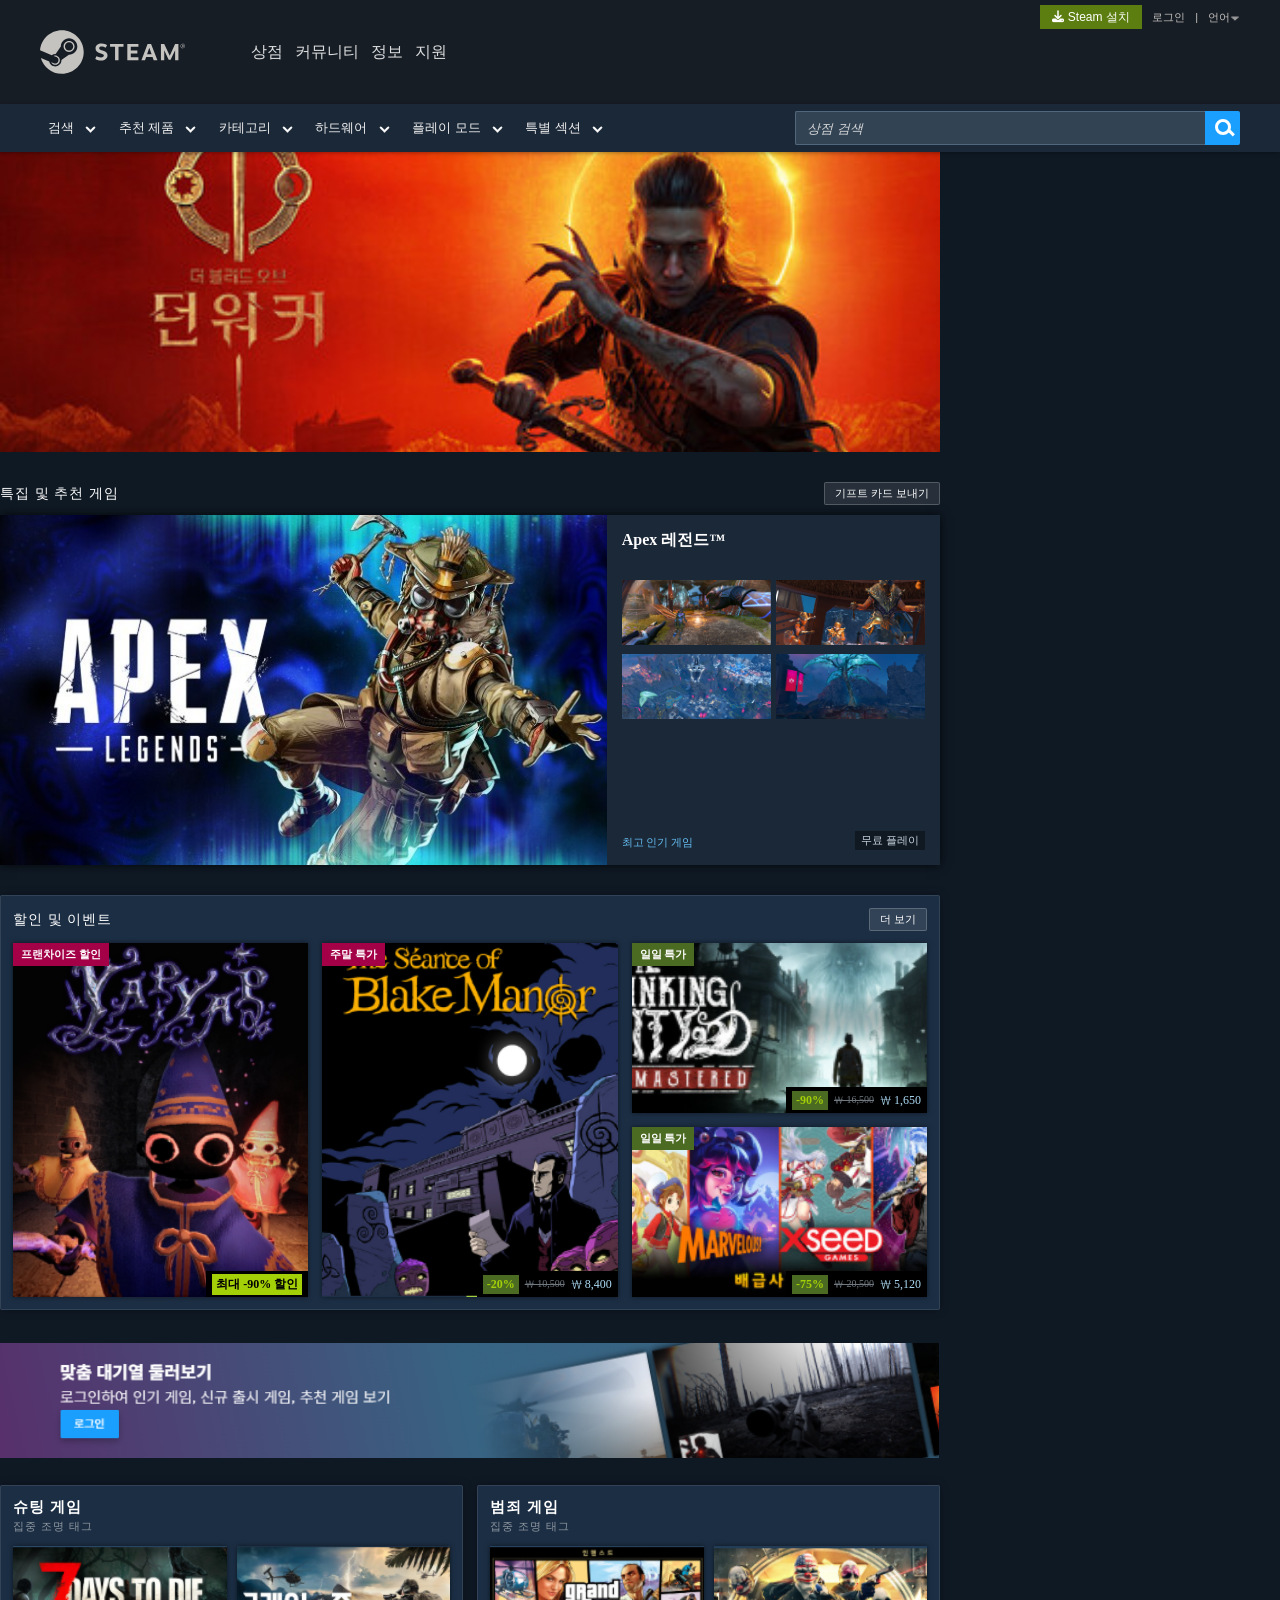
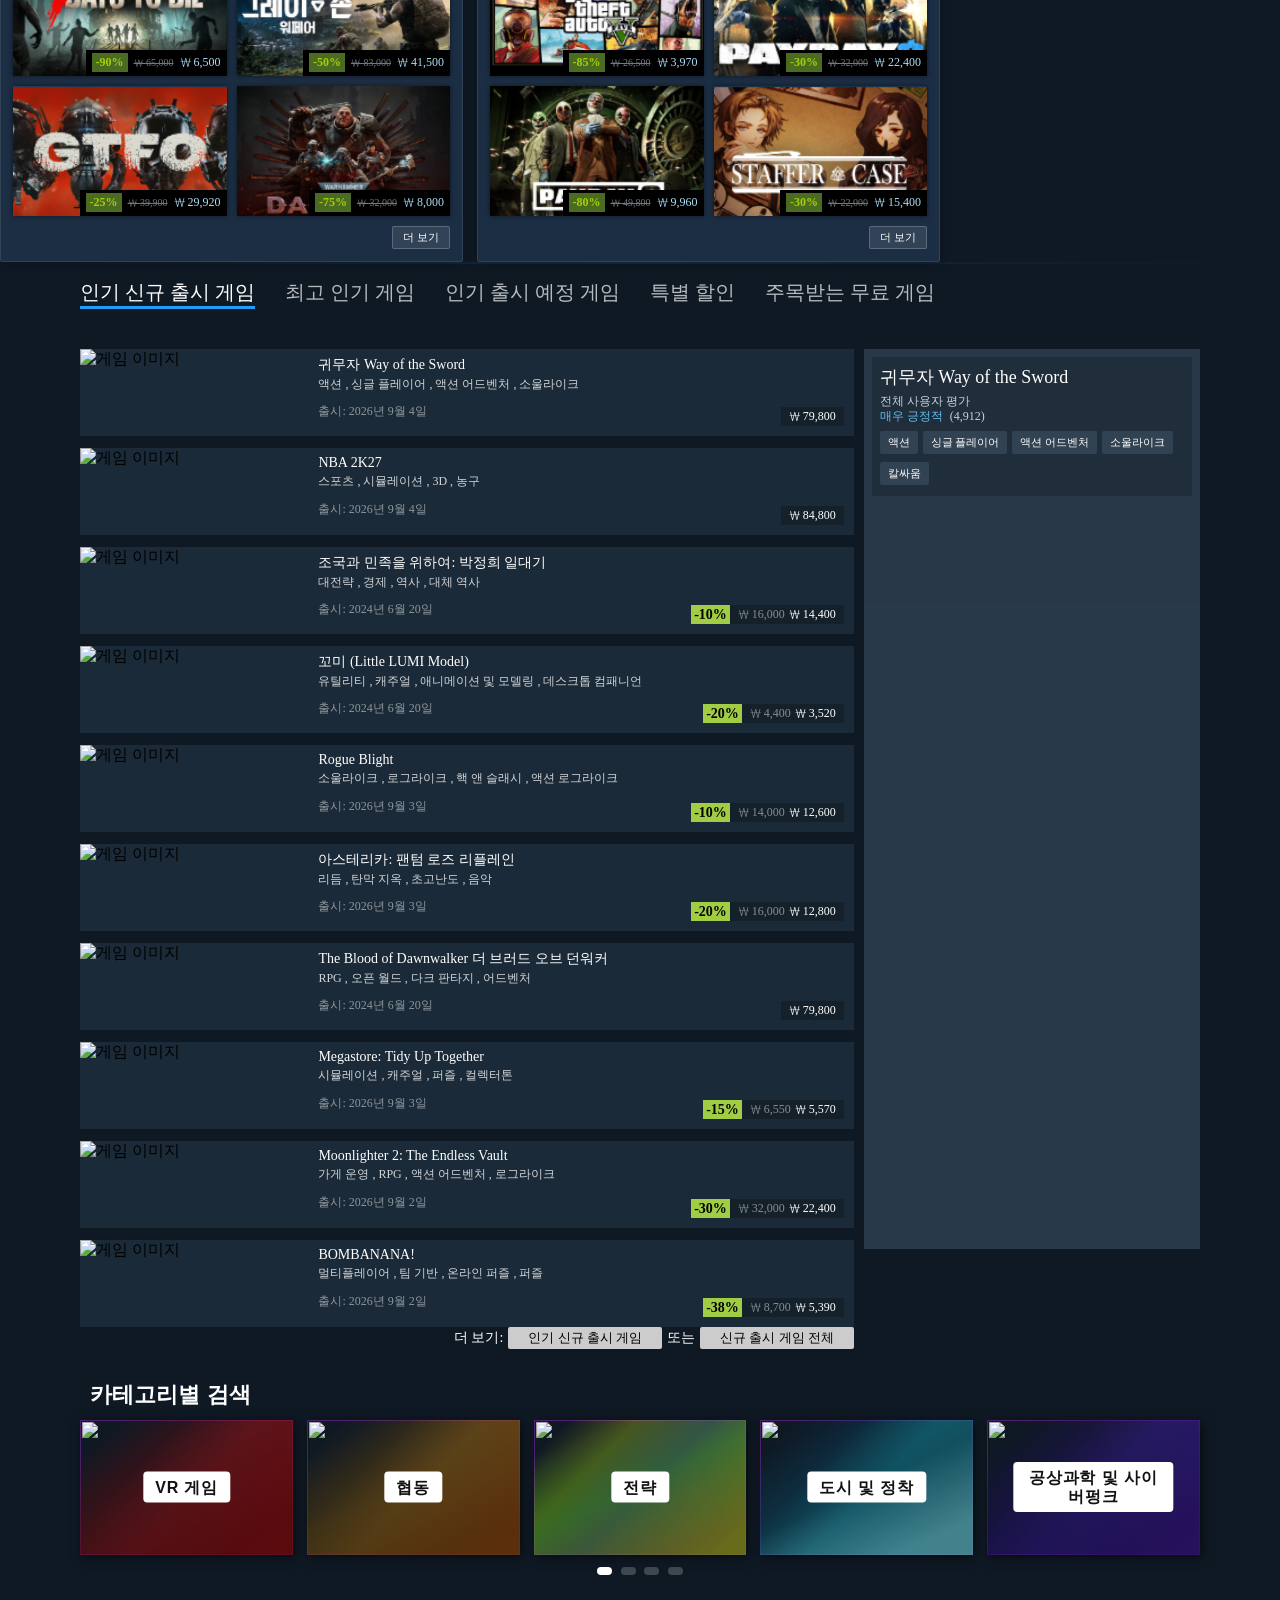
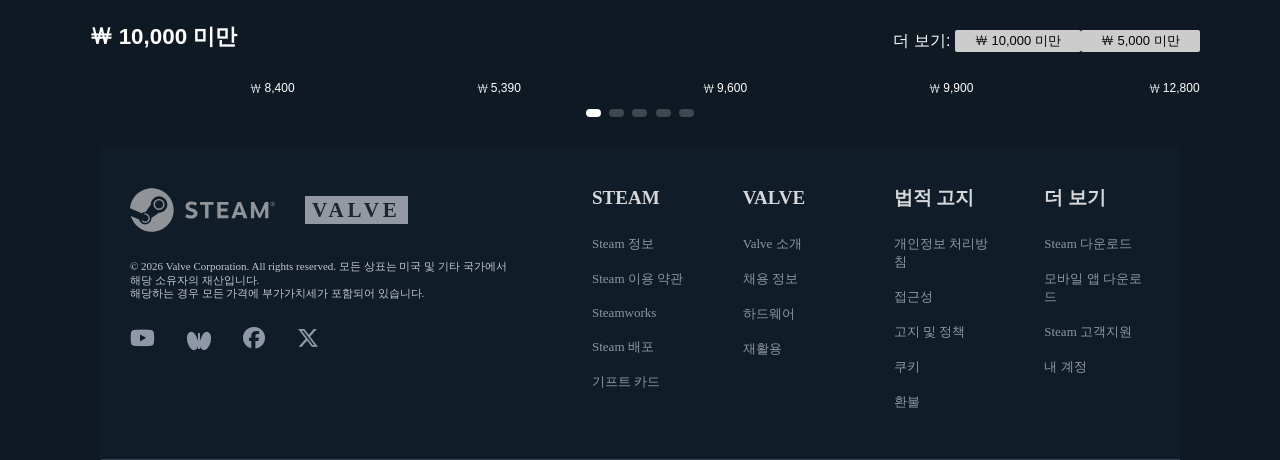
==== commit c8819116: "index.html 링크 수정" ====
--- a/index.html
+++ b/index.html
@@ -84,7 +84,7 @@
 
               <div class="valve">
                 <div class="valve-logo">
-                  <img src="../images/support/valve.png" alt="" />
+                  <img src="images/support/valve.png" alt="" />
                 </div>
                 <p class="valve-copyright">
                   © Valve Corporation. 모든 권리 보유. 모든 상표는 미국 및 기타 국가에서 각각 해당 소유자의 재산입니다.
@@ -146,7 +146,7 @@
           </div>
         </div>
       </div>
-    </header
+    </header>
     <div class="nav">
         <div class="nav-menu">
             <button class="nav-button" data-mega-menu="search-menu" aria-expanded="false">검색 <img src="images/about/down.png" alt="" aria-hidden="true" /></button>
